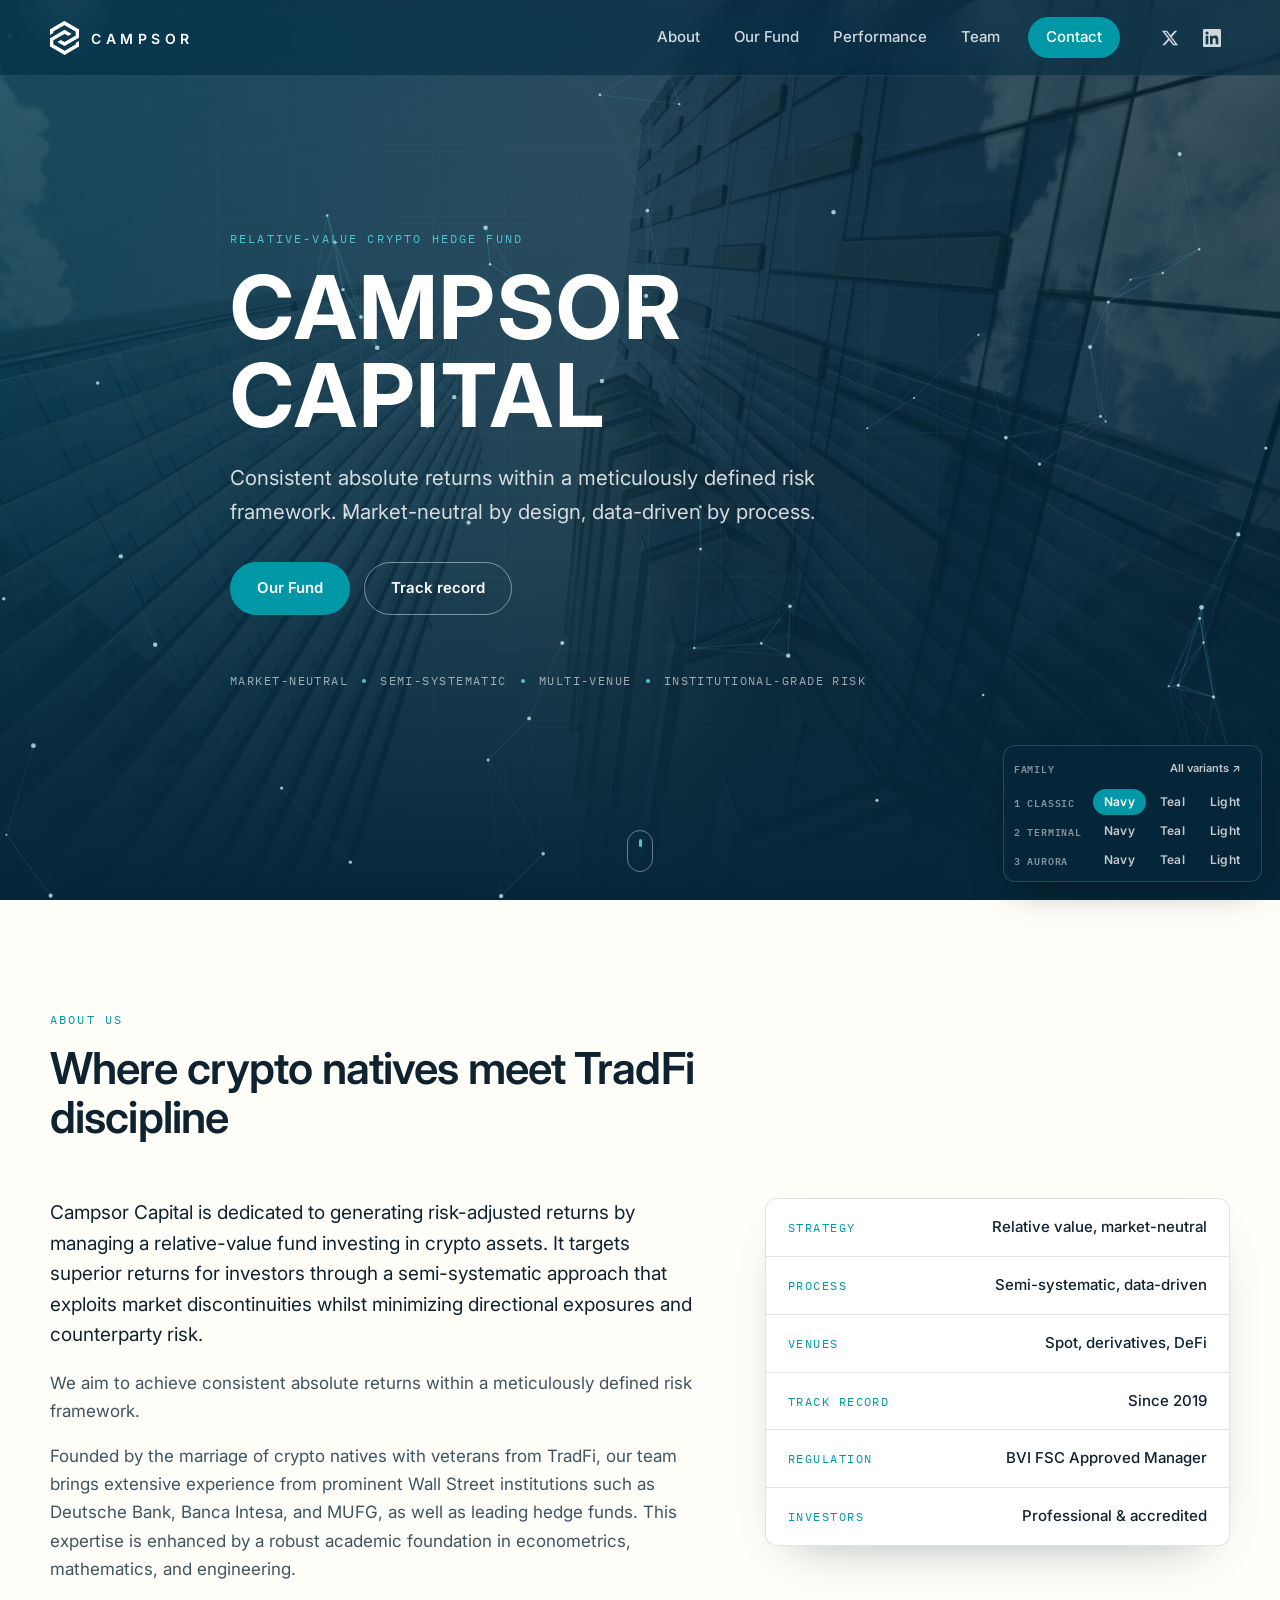
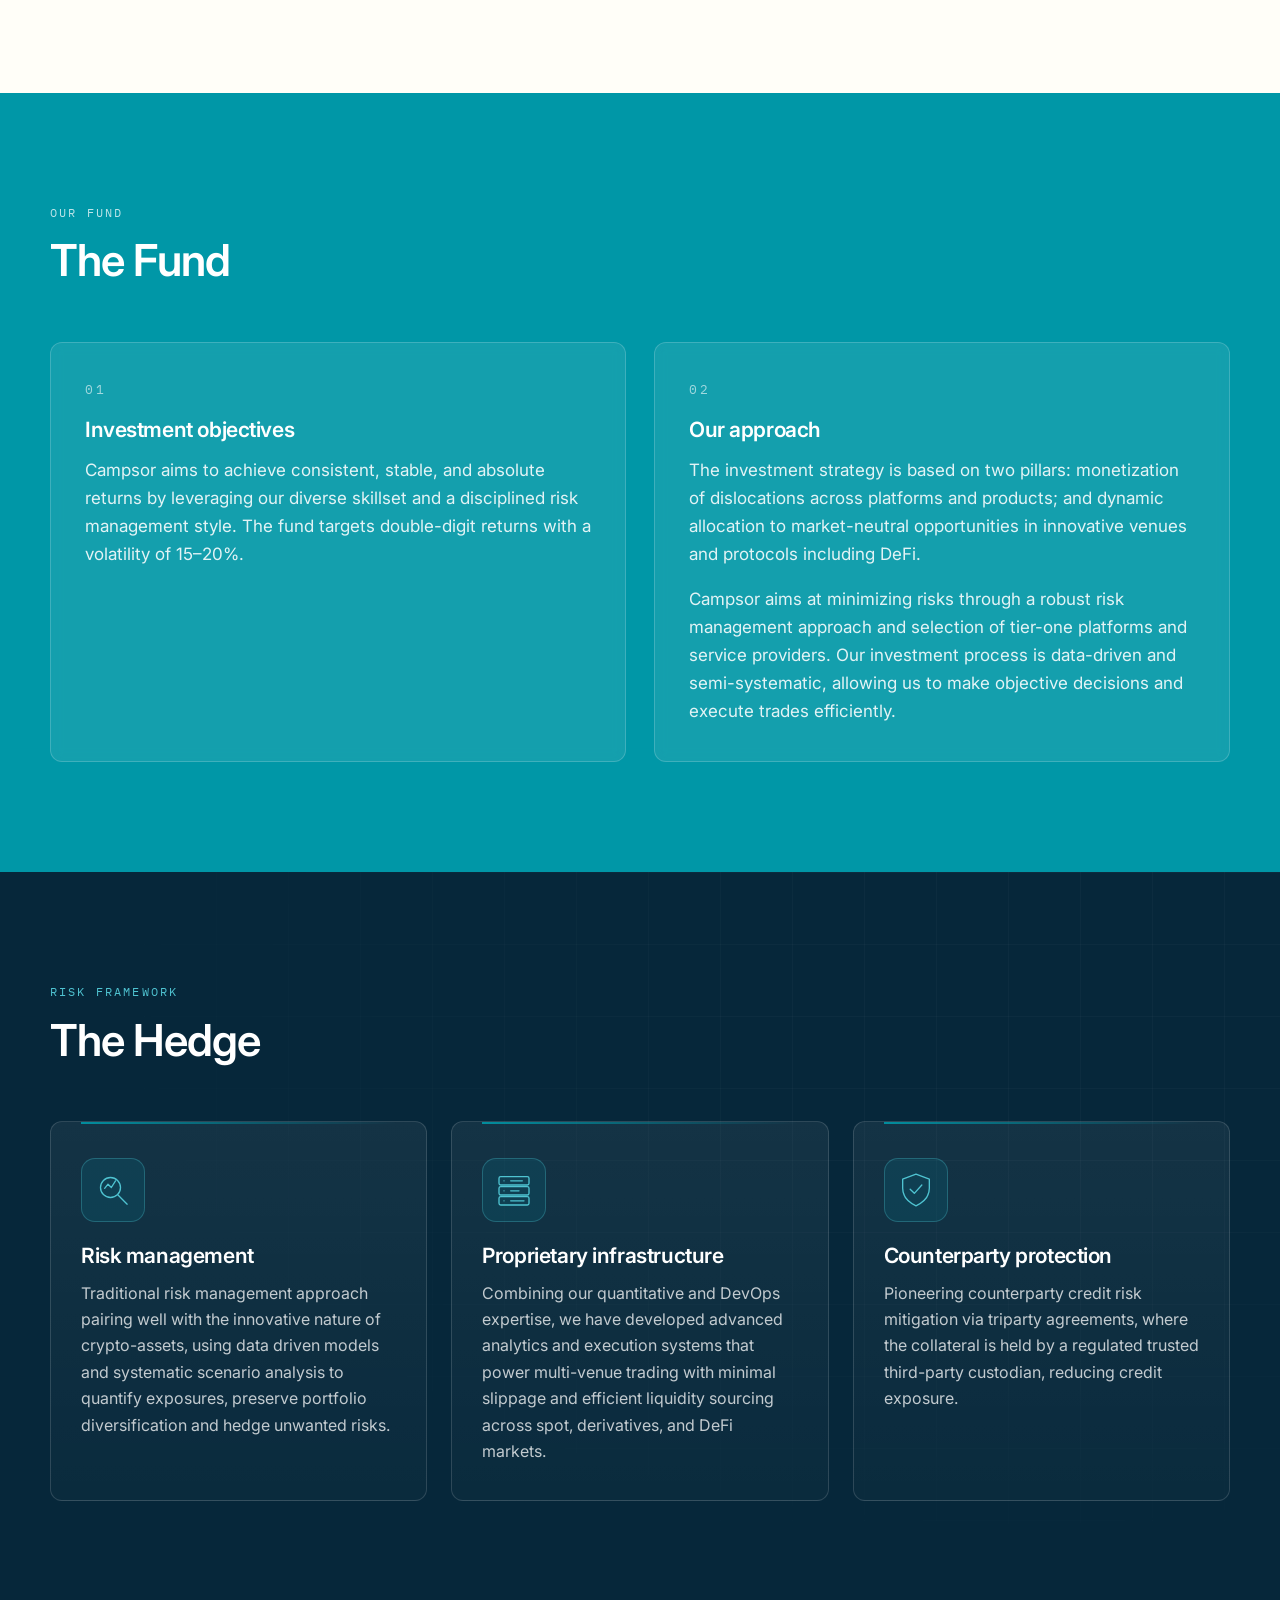
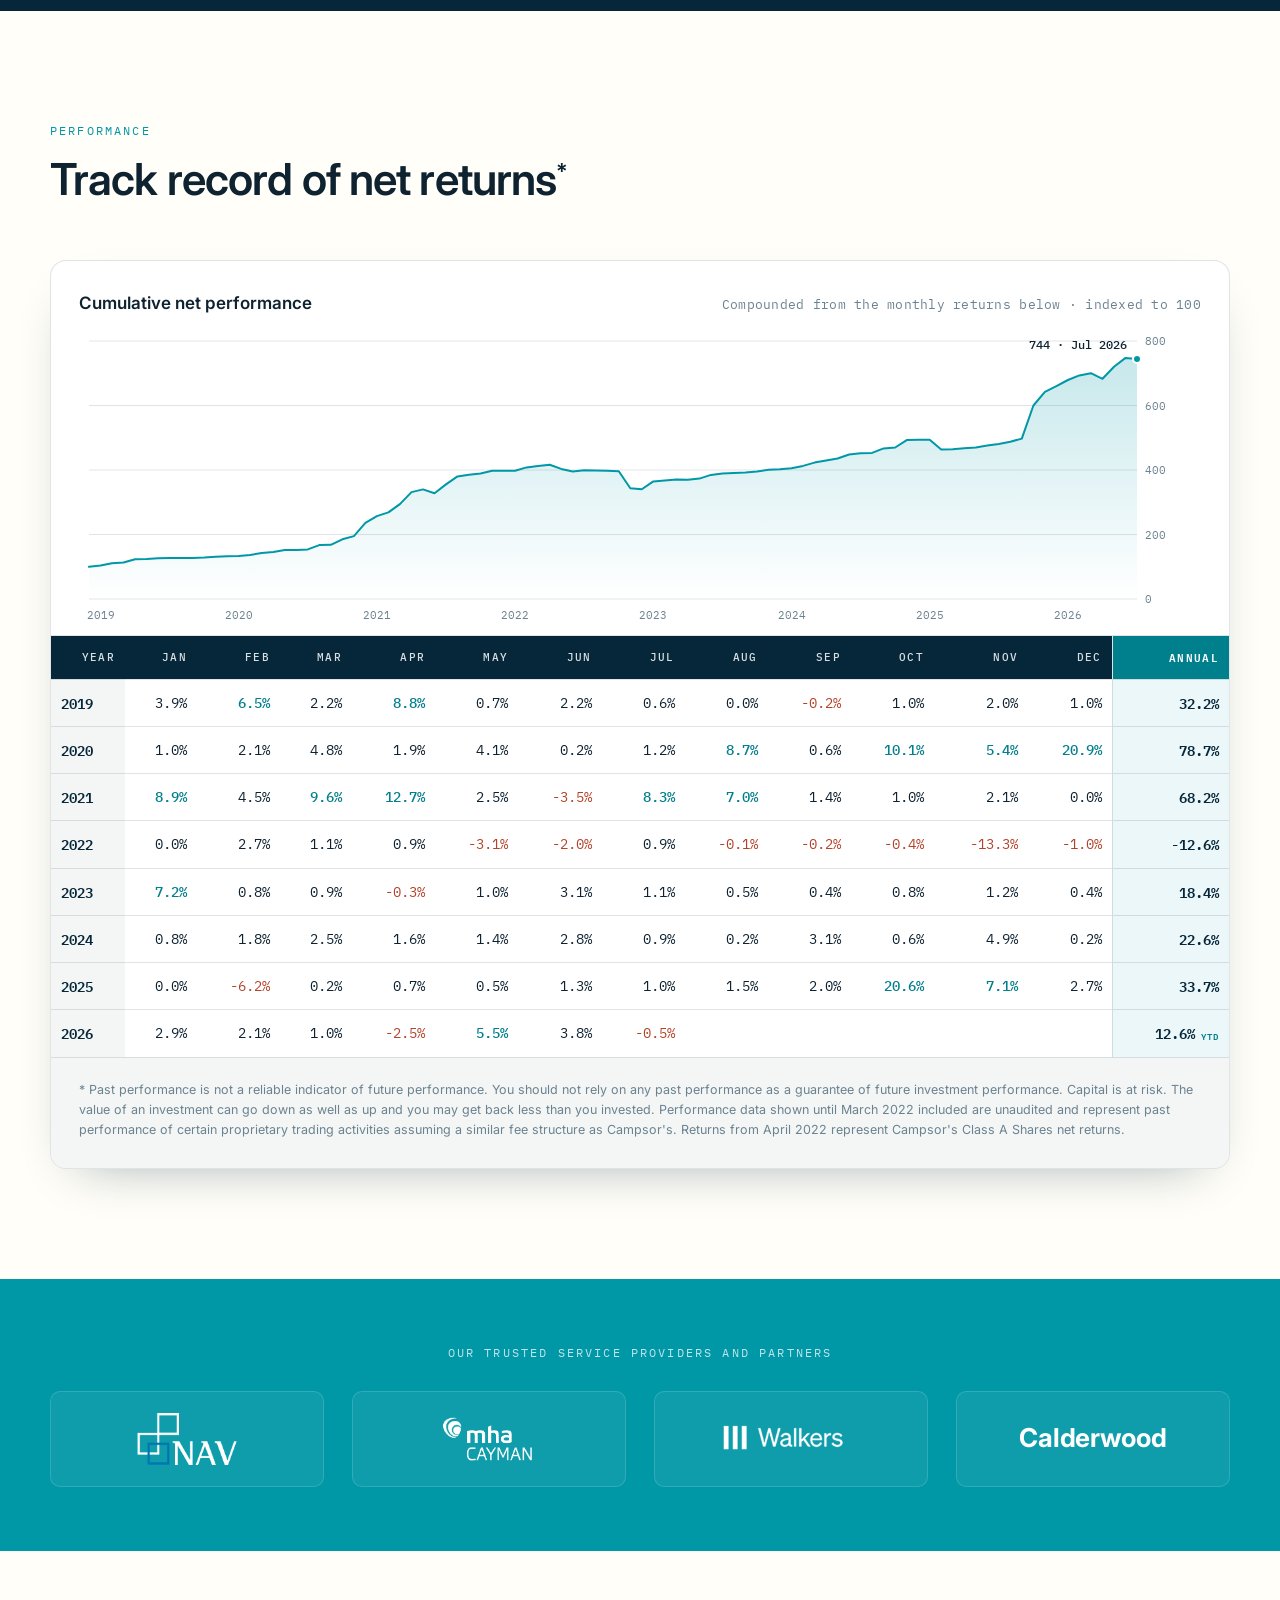
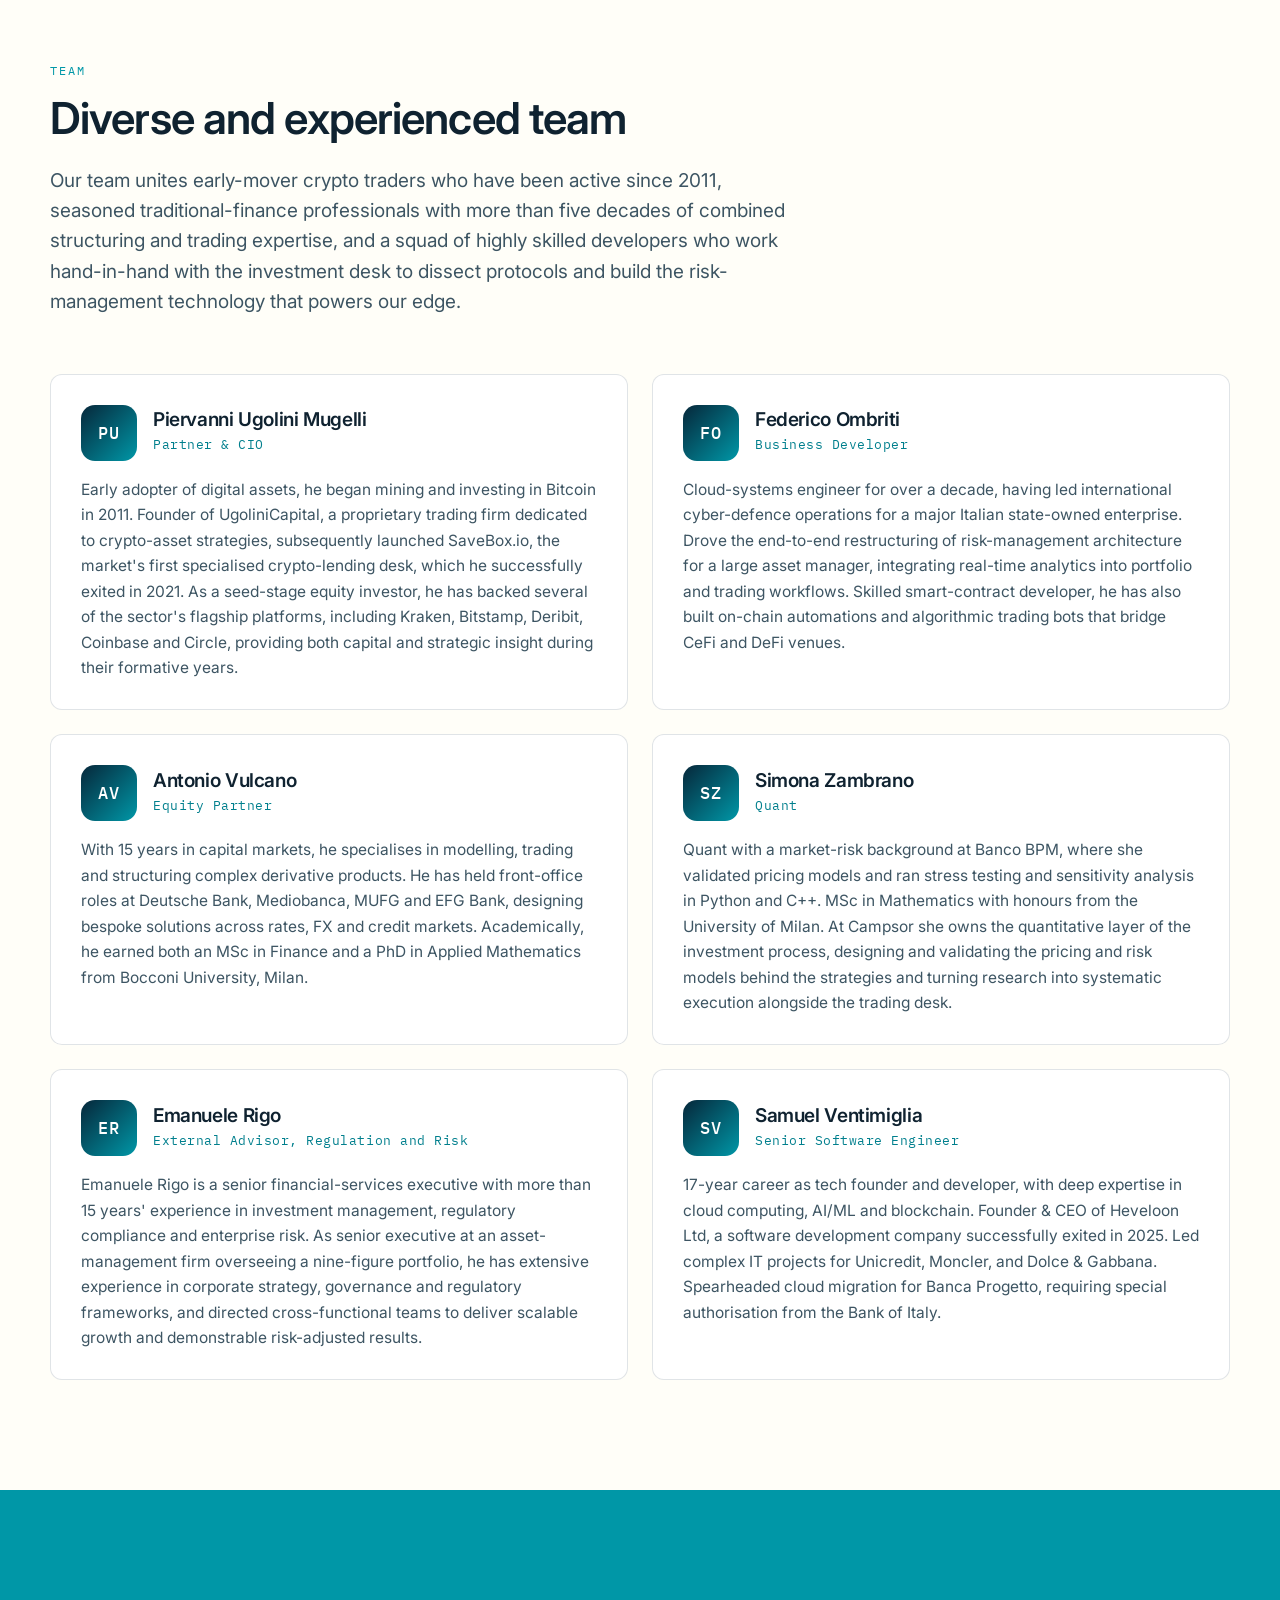
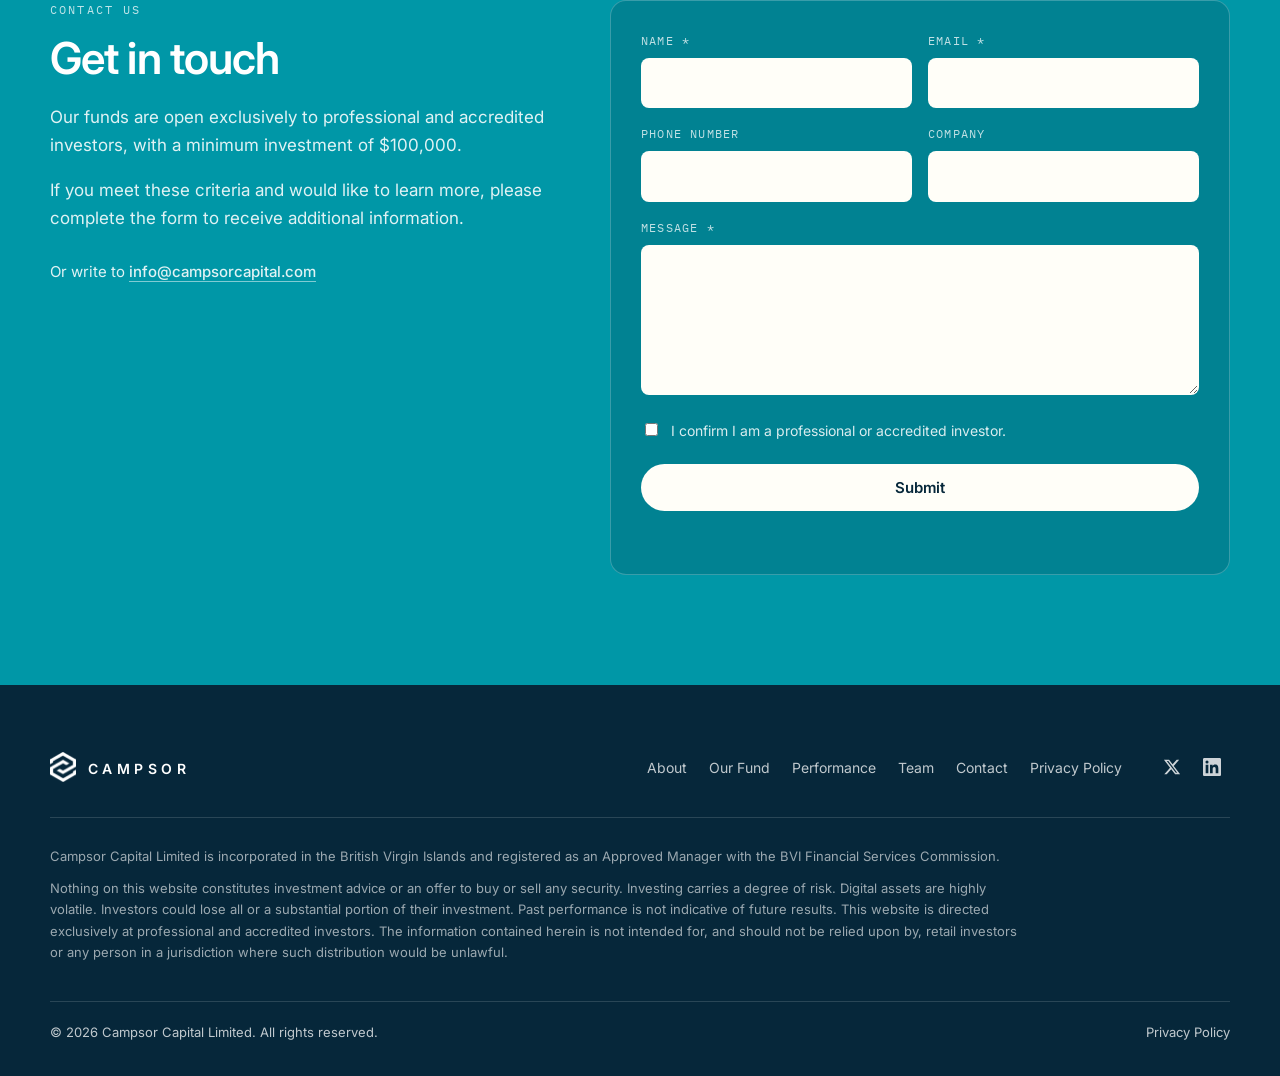
==== index.html @ 07e161b8 "Team: add missing LinkedIn links Co-Authored-By: Claude Fable 5.1 <noreply@anthropic.com>" ====
<!DOCTYPE html>
<html lang="en">
<head>
  <meta charset="utf-8">
  <meta name="viewport" content="width=device-width, initial-scale=1">
  <title>Campsor Capital | Relative-value crypto hedge fund</title>
  <meta name="description" content="Campsor Capital is a relative-value crypto hedge fund targeting consistent absolute returns through a semi-systematic, market-neutral approach with disciplined risk management.">
  <meta property="og:title" content="Campsor Capital">
  <meta property="og:description" content="Relative-value crypto hedge fund. Consistent absolute returns within a meticulously defined risk framework.">
  <meta property="og:image" content="https://www.campsorcapital.com/assets/hero.jpg">
  <meta property="og:type" content="website">
  <meta name="theme-color" content="#06273A">
  <link rel="icon" type="image/png" href="assets/favicon.png">
  <link rel="preconnect" href="https://fonts.googleapis.com">
  <link rel="preconnect" href="https://fonts.gstatic.com" crossorigin>
  <link href="https://fonts.googleapis.com/css2?family=Inter:wght@300;400;500;600;700&family=IBM+Plex+Mono:wght@400;500&display=swap" rel="stylesheet">
  <link rel="stylesheet" href="css/style.css">
  <link rel="stylesheet" href="css/themes.css">
  <link rel="stylesheet" href="css/themes-2.css">
  <script>
    /* Theme variant: ?theme=<family>[-colour], see README, remembered in localStorage. Default: navy */
    (function(){try{var q=new URLSearchParams(location.search).get("theme");var t=q||localStorage.getItem("campsor-theme")||"navy";if(!/^(navy|teal|light|tech|tech-teal|tech-light|aurora|aurora-teal|aurora-light)$/.test(t))t="navy";document.documentElement.setAttribute("data-theme",t);if(q)localStorage.setItem("campsor-theme",t);}catch(e){}})();
  </script>
</head>
<body>

<!-- ============ NAV ============ -->
<header class="nav" id="top">
  <div class="container nav__inner">
    <a href="#top" class="brand" aria-label="Campsor Capital home">
      <img src="assets/mark-white.png" alt="" class="brand__mark">
      <span class="brand__word">CAMPSOR</span>
    </a>
    <nav class="nav__links" id="navLinks">
      <a href="#about">About</a>
      <a href="#fund">Our Fund</a>
      <a href="#performance">Performance</a>
      <a href="#team">Team</a>
      <a href="#contact" class="nav__cta">Contact</a>
    </nav>
    <div class="nav__social">
      <a href="https://x.com/CampsorCapital" target="_blank" rel="noopener" aria-label="X (Twitter)">
        <svg viewBox="0 0 24 24" width="18" height="18"><path fill="currentColor" d="M18.244 2.25h3.308l-7.227 8.26 8.502 11.24H16.17l-5.214-6.817L4.99 21.75H1.68l7.73-8.835L1.254 2.25H8.08l4.713 6.231zm-1.161 17.52h1.833L7.084 4.126H5.117z"/></svg>
      </a>
      <a href="https://www.linkedin.com/company/campsor-capital/" target="_blank" rel="noopener" aria-label="LinkedIn">
        <svg viewBox="0 0 24 24" width="18" height="18"><path fill="currentColor" d="M20.447 20.452h-3.554v-5.569c0-1.328-.027-3.037-1.852-3.037-1.853 0-2.136 1.445-2.136 2.939v5.667H9.351V9h3.414v1.561h.046c.477-.9 1.637-1.85 3.37-1.85 3.601 0 4.267 2.37 4.267 5.455v6.286zM5.337 7.433a2.062 2.062 0 01-2.063-2.065 2.064 2.064 0 112.063 2.065zm1.782 13.019H3.555V9h3.564v11.452zM22.225 0H1.771C.792 0 0 .774 0 1.729v20.542C0 23.227.792 24 1.771 24h20.451C23.2 24 24 23.227 24 22.271V1.729C24 .774 23.2 0 22.222 0z"/></svg>
      </a>
    </div>
    <button class="nav__burger" id="burger" aria-label="Menu" aria-expanded="false">
      <span></span><span></span><span></span>
    </button>
  </div>
</header>

<!-- ============ HERO ============ -->
<section class="hero">
  <div class="hero__bg" aria-hidden="true">
    <img src="assets/hero.jpg" alt="" class="hero__photo">
    <div class="hero__tint"></div>
    <div class="hero__grid"></div>
    <canvas id="heroCanvas" class="hero__canvas"></canvas>
  </div>
  <div class="container hero__content">
    <p class="eyebrow reveal">Relative-value crypto hedge fund</p>
    <h1 class="reveal">CAMPSOR CAPITAL</h1>
    <p class="hero__lead reveal">Consistent absolute returns within a meticulously defined risk framework. Market-neutral by design, data-driven by process.</p>
    <div class="hero__actions reveal">
      <a href="#fund" class="btn btn--primary">Our Fund</a>
      <a href="#performance" class="btn btn--ghost">Track record</a>
    </div>
    <div class="hero__ticks reveal" aria-hidden="true">
      <span>Market-neutral</span><i></i>
      <span>Semi-systematic</span><i></i>
      <span>Multi-venue</span><i></i>
      <span>Institutional-grade risk</span>
    </div>
  </div>
  <a href="#about" class="hero__scroll" aria-label="Scroll to About"><span></span></a>
</section>

<!-- ============ ABOUT ============ -->
<section class="section section--light" id="about">
  <div class="container">
    <div class="section__head reveal">
      <p class="eyebrow">About us</p>
      <h2>Where crypto natives meet TradFi discipline</h2>
    </div>
    <div class="about">
      <div class="about__text reveal">
        <p class="lead">Campsor Capital is dedicated to generating risk-adjusted returns by managing a relative-value fund investing in crypto assets. It targets superior returns for investors through a semi-systematic approach that exploits market discontinuities whilst minimizing directional exposures and counterparty risk.</p>
        <p>We aim to achieve consistent absolute returns within a meticulously defined risk framework.</p>
        <p>Founded by the marriage of crypto natives with veterans from TradFi, our team brings extensive experience from prominent Wall Street institutions such as Deutsche Bank, Banca Intesa, and MUFG, as well as leading hedge funds. This expertise is enhanced by a robust academic foundation in econometrics, mathematics, and engineering.</p>
      </div>
      <ul class="facts reveal">
        <li><span class="facts__k">Strategy</span><span class="facts__v">Relative value, market-neutral</span></li>
        <li><span class="facts__k">Process</span><span class="facts__v">Semi-systematic, data-driven</span></li>
        <li><span class="facts__k">Venues</span><span class="facts__v">Spot, derivatives, DeFi</span></li>
        <li><span class="facts__k">Track record</span><span class="facts__v">Since 2019</span></li>
        <li><span class="facts__k">Regulation</span><span class="facts__v">BVI FSC Approved Manager</span></li>
        <li><span class="facts__k">Investors</span><span class="facts__v">Professional &amp; accredited</span></li>
      </ul>
    </div>
  </div>
</section>

<!-- ============ FUND ============ -->
<section class="section section--teal" id="fund">
  <div class="container">
    <div class="section__head reveal">
      <p class="eyebrow">Our fund</p>
      <h2>The Fund</h2>
    </div>
    <div class="pillars">
      <article class="pillar reveal">
        <div class="pillar__num">01</div>
        <h3>Investment objectives</h3>
        <p>Campsor aims to achieve consistent, stable, and absolute returns by leveraging our diverse skillset and a disciplined risk management style. The fund targets double-digit returns with a volatility of 15–20%.</p>
      </article>
      <article class="pillar reveal">
        <div class="pillar__num">02</div>
        <h3>Our approach</h3>
        <p>The investment strategy is based on two pillars: monetization of dislocations across platforms and products; and dynamic allocation to market-neutral opportunities in innovative venues and protocols including DeFi.</p>
        <p>Campsor aims at minimizing risks through a robust risk management approach and selection of tier-one platforms and service providers. Our investment process is data-driven and semi-systematic, allowing us to make objective decisions and execute trades efficiently.</p>
      </article>
    </div>
  </div>
</section>

<!-- ============ HEDGE ============ -->
<section class="section section--navy" id="hedge">
  <div class="container">
    <div class="section__head reveal">
      <p class="eyebrow">Risk framework</p>
      <h2>The Hedge</h2>
    </div>
    <div class="cards">
      <article class="card reveal">
        <div class="card__icon" aria-hidden="true">
          <svg viewBox="0 0 48 48" width="40" height="40" fill="none" stroke="currentColor" stroke-width="1.6" stroke-linecap="round" stroke-linejoin="round">
            <circle cx="21" cy="21" r="12"/><path d="M30 30l11 11"/><path d="M14 22l4-5 4 4 5-8"/>
          </svg>
        </div>
        <h3>Risk management</h3>
        <p>Traditional risk management approach pairing well with the innovative nature of crypto-assets, using data driven models and systematic scenario analysis to quantify exposures, preserve portfolio diversification and hedge unwanted risks.</p>
      </article>
      <article class="card reveal">
        <div class="card__icon" aria-hidden="true">
          <svg viewBox="0 0 48 48" width="40" height="40" fill="none" stroke="currentColor" stroke-width="1.6" stroke-linecap="round" stroke-linejoin="round">
            <rect x="6" y="8" width="36" height="10" rx="2"/><rect x="6" y="20" width="36" height="10" rx="2"/><rect x="6" y="32" width="36" height="10" rx="2"/>
            <path d="M12 13h.01M12 25h.01M12 37h.01M20 13h14M20 25h10M20 37h16"/>
          </svg>
        </div>
        <h3>Proprietary infrastructure</h3>
        <p>Combining our quantitative and DevOps expertise, we have developed advanced analytics and execution systems that power multi-venue trading with minimal slippage and efficient liquidity sourcing across spot, derivatives, and DeFi markets.</p>
      </article>
      <article class="card reveal">
        <div class="card__icon" aria-hidden="true">
          <svg viewBox="0 0 48 48" width="40" height="40" fill="none" stroke="currentColor" stroke-width="1.6" stroke-linecap="round" stroke-linejoin="round">
            <path d="M24 5l16 6v11c0 9-6.5 16.5-16 21C14.5 38.5 8 31 8 22V11z"/><path d="M17 23l5 5 9-10"/>
          </svg>
        </div>
        <h3>Counterparty protection</h3>
        <p>Pioneering counterparty credit risk mitigation via triparty agreements, where the collateral is held by a regulated trusted third-party custodian, reducing credit exposure.</p>
      </article>
    </div>
  </div>
</section>

<!-- ============ PERFORMANCE ============ -->
<section class="section section--light" id="performance">
  <div class="container">
    <div class="section__head reveal">
      <p class="eyebrow">Performance</p>
      <h2>Track record of net returns<sup>*</sup></h2>
    </div>

    <div class="perf reveal">
      <div class="perf__chart-wrap">
        <div class="perf__chart-head">
          <span class="perf__chart-title">Cumulative net performance</span>
          <span class="perf__chart-sub">Compounded from the monthly returns below · indexed to 100</span>
        </div>
        <div class="chart" id="perfChart" role="img" aria-label="Cumulative net performance line chart, compounded from the monthly returns in the table below"></div>
      </div>

      <div class="table-wrap">
        <table class="perf-table" id="perfTable">
          <thead>
            <tr>
              <th scope="col">Year</th>
              <th scope="col">Jan</th><th scope="col">Feb</th><th scope="col">Mar</th><th scope="col">Apr</th>
              <th scope="col">May</th><th scope="col">Jun</th><th scope="col">Jul</th><th scope="col">Aug</th>
              <th scope="col">Sep</th><th scope="col">Oct</th><th scope="col">Nov</th><th scope="col">Dec</th>
              <th scope="col" class="perf-table__annual">Annual</th>
            </tr>
          </thead>
          <tbody>
            <tr><th scope="row">2019</th><td>3.9%</td><td>6.5%</td><td>2.2%</td><td>8.8%</td><td>0.7%</td><td>2.2%</td><td>0.6%</td><td>0.0%</td><td>-0.2%</td><td>1.0%</td><td>2.0%</td><td>1.0%</td><td class="perf-table__annual">32.2%</td></tr>
            <tr><th scope="row">2020</th><td>1.0%</td><td>2.1%</td><td>4.8%</td><td>1.9%</td><td>4.1%</td><td>0.2%</td><td>1.2%</td><td>8.7%</td><td>0.6%</td><td>10.1%</td><td>5.4%</td><td>20.9%</td><td class="perf-table__annual">78.7%</td></tr>
            <tr><th scope="row">2021</th><td>8.9%</td><td>4.5%</td><td>9.6%</td><td>12.7%</td><td>2.5%</td><td>-3.5%</td><td>8.3%</td><td>7.0%</td><td>1.4%</td><td>1.0%</td><td>2.1%</td><td>0.0%</td><td class="perf-table__annual">68.2%</td></tr>
            <tr><th scope="row">2022</th><td>0.0%</td><td>2.7%</td><td>1.1%</td><td>0.9%</td><td>-3.1%</td><td>-2.0%</td><td>0.9%</td><td>-0.1%</td><td>-0.2%</td><td>-0.4%</td><td>-13.3%</td><td>-1.0%</td><td class="perf-table__annual">-12.6%</td></tr>
            <tr><th scope="row">2023</th><td>7.2%</td><td>0.8%</td><td>0.9%</td><td>-0.3%</td><td>1.0%</td><td>3.1%</td><td>1.1%</td><td>0.5%</td><td>0.4%</td><td>0.8%</td><td>1.2%</td><td>0.4%</td><td class="perf-table__annual">18.4%</td></tr>
            <tr><th scope="row">2024</th><td>0.8%</td><td>1.8%</td><td>2.5%</td><td>1.6%</td><td>1.4%</td><td>2.8%</td><td>0.9%</td><td>0.2%</td><td>3.1%</td><td>0.6%</td><td>4.9%</td><td>0.2%</td><td class="perf-table__annual">22.6%</td></tr>
            <tr><th scope="row">2025</th><td>0.0%</td><td>-6.2%</td><td>0.2%</td><td>0.7%</td><td>0.5%</td><td>1.3%</td><td>1.0%</td><td>1.5%</td><td>2.0%</td><td>20.6%</td><td>7.1%</td><td>2.7%</td><td class="perf-table__annual">33.7%</td></tr>
            <tr><th scope="row">2026</th><td>2.9%</td><td>2.1%</td><td>1.0%</td><td>-2.5%</td><td>5.5%</td><td>3.8%</td><td>-0.5%</td><td></td><td></td><td></td><td></td><td></td><td class="perf-table__annual">12.6%<span class="ytd">YTD</span></td></tr>
          </tbody>
        </table>
      </div>

      <p class="footnote">* Past performance is not a reliable indicator of future performance. You should not rely on any past performance as a guarantee of future investment performance. Capital is at risk. The value of an investment can go down as well as up and you may get back less than you invested. Performance data shown until March 2022 included are unaudited and represent past performance of certain proprietary trading activities assuming a similar fee structure as Campsor's. Returns from April 2022 represent Campsor's Class A Shares net returns.</p>
    </div>
  </div>
</section>

<!-- ============ PARTNERS ============ -->
<section class="section section--teal section--tight" id="partners">
  <div class="container">
    <p class="eyebrow eyebrow--center reveal">Our trusted service providers and partners</p>
    <div class="partners reveal">
      <a href="https://www.navconsulting.net/" target="_blank" rel="noopener" class="partner" aria-label="NAV Fund Administration"><img src="assets/nav.png" alt="NAV"></a>
      <a href="https://www.mha.co.uk/" target="_blank" rel="noopener" class="partner" aria-label="MHA Cayman"><img src="assets/mha.png" alt="MHA Cayman"></a>
      <a href="https://www.walkersglobal.com/" target="_blank" rel="noopener" class="partner" aria-label="Walkers"><img src="assets/walkers.png" alt="Walkers"></a>
      <a href="https://www.calderwood.ky/" target="_blank" rel="noopener" class="partner partner--text" aria-label="Calderwood">Calderwood</a>
    </div>
  </div>
</section>

<!-- ============ TEAM ============ -->
<section class="section section--light" id="team">
  <div class="container">
    <div class="section__head reveal">
      <p class="eyebrow">Team</p>
      <h2>Diverse and experienced team</h2>
      <p class="lead section__lead">Our team unites early-mover crypto traders who have been active since 2011, seasoned traditional-finance professionals with more than five decades of combined structuring and trading expertise, and a squad of highly skilled developers who work hand-in-hand with the investment desk to dissect protocols and build the risk-management technology that powers our edge.</p>
    </div>

    <div class="team">
      <article class="member reveal">
        <div class="member__head">
          <div class="member__avatar" aria-hidden="true"><img src="assets/team/piervanni-ugolini-mugelli.jpg" alt="" loading="lazy" onerror="this.remove()"><span>PU</span></div>
          <div>
            <h3><a href="https://www.linkedin.com/in/piervanni/" target="_blank" rel="noopener">Piervanni Ugolini Mugelli</a></h3>
            <p class="member__role">Partner &amp; CIO</p>
          </div>
        </div>
        <p>Early adopter of digital assets, he began mining and investing in Bitcoin in 2011. Founder of UgoliniCapital, a proprietary trading firm dedicated to crypto-asset strategies, subsequently launched SaveBox.io, the market's first specialised crypto-lending desk, which he successfully exited in 2021. As a seed-stage equity investor, he has backed several of the sector's flagship platforms, including Kraken, Bitstamp, Deribit, Coinbase and Circle, providing both capital and strategic insight during their formative years.</p>
      </article>

      <article class="member reveal">
        <div class="member__head">
          <div class="member__avatar" aria-hidden="true"><img src="assets/team/federico-ombriti.jpg" alt="" loading="lazy" onerror="this.remove()"><span>FO</span></div>
          <div>
            <h3><a href="https://www.linkedin.com/in/federico-ombriti/" target="_blank" rel="noopener">Federico Ombriti</a></h3>
            <p class="member__role">Business Developer</p>
          </div>
        </div>
        <p>Cloud-systems engineer for over a decade, having led international cyber-defence operations for a major Italian state-owned enterprise. Drove the end-to-end restructuring of risk-management architecture for a large asset manager, integrating real-time analytics into portfolio and trading workflows. Skilled smart-contract developer, he has also built on-chain automations and algorithmic trading bots that bridge CeFi and DeFi venues.</p>
      </article>

      <article class="member reveal">
        <div class="member__head">
          <div class="member__avatar" aria-hidden="true"><img src="assets/team/antonio-vulcano.jpg" alt="" loading="lazy" onerror="this.remove()"><span>AV</span></div>
          <div>
            <h3><a href="https://www.linkedin.com/in/antonio-vulcano-b0375916/" target="_blank" rel="noopener">Antonio Vulcano</a></h3>
            <p class="member__role">Equity Partner</p>
          </div>
        </div>
        <p>With 15 years in capital markets, he specialises in modelling, trading and structuring complex derivative products. He has held front-office roles at Deutsche Bank, Mediobanca, MUFG and EFG Bank, designing bespoke solutions across rates, FX and credit markets. Academically, he earned both an MSc in Finance and a PhD in Applied Mathematics from Bocconi University, Milan.</p>
      </article>

      <article class="member reveal">
        <div class="member__head">
          <div class="member__avatar" aria-hidden="true"><img src="assets/team/simona-zambrano.jpg" alt="" loading="lazy" onerror="this.remove()"><span>SZ</span></div>
          <div>
            <h3><a href="https://www.linkedin.com/in/simona-zambrano-a9a673215/" target="_blank" rel="noopener">Simona Zambrano</a></h3>
            <p class="member__role">Quant</p>
          </div>
        </div>
        <p>Quant with a market-risk background at Banco BPM, where she validated pricing models and ran stress testing and sensitivity analysis in Python and C++. MSc in Mathematics with honours from the University of Milan. At Campsor she owns the quantitative layer of the investment process, designing and validating the pricing and risk models behind the strategies and turning research into systematic execution alongside the trading desk.</p>
      </article>


      <article class="member reveal">
        <div class="member__head">
          <div class="member__avatar" aria-hidden="true"><img src="assets/team/emanuele-rigo.jpg" alt="" loading="lazy" onerror="this.remove()"><span>ER</span></div>
          <div>
            <h3><a href="https://www.linkedin.com/in/emanuele-rigo/" target="_blank" rel="noopener">Emanuele Rigo</a></h3>
            <p class="member__role">External Advisor, Regulation and Risk</p>
          </div>
        </div>
        <p>Emanuele Rigo is a senior financial-services executive with more than 15 years' experience in investment management, regulatory compliance and enterprise risk. As senior executive at an asset-management firm overseeing a nine-figure portfolio, he has extensive experience in corporate strategy, governance and regulatory frameworks, and directed cross-functional teams to deliver scalable growth and demonstrable risk-adjusted results.</p>
      </article>


      <article class="member reveal">
        <div class="member__head">
          <div class="member__avatar" aria-hidden="true"><img src="assets/team/samuel-ventimiglia.jpg" alt="" loading="lazy" onerror="this.remove()"><span>SV</span></div>
          <div>
            <h3><a href="https://www.linkedin.com/in/ventimigliasamuel" target="_blank" rel="noopener">Samuel Ventimiglia</a></h3>
            <p class="member__role">Senior Software Engineer</p>
          </div>
        </div>
        <p>17-year career as tech founder and developer, with deep expertise in cloud computing, AI/ML and blockchain. Founder &amp; CEO of Heveloon Ltd, a software development company successfully exited in 2025. Led complex IT projects for Unicredit, Moncler, and Dolce &amp; Gabbana. Spearheaded cloud migration for Banca Progetto, requiring special authorisation from the Bank of Italy.</p>
      </article>
    </div>
  </div>
</section>

<!-- ============ CONTACT ============ -->
<section class="section section--teal" id="contact">
  <div class="container contact">
    <div class="contact__text reveal">
      <p class="eyebrow">Contact us</p>
      <h2>Get in touch</h2>
      <p>Our funds are open exclusively to professional and accredited investors, with a minimum investment of $100,000.</p>
      <p>If you meet these criteria and would like to learn more, please complete the form to receive additional information.</p>
      <p class="contact__mail">Or write to <a href="mailto:info@campsorcapital.com">info@campsorcapital.com</a></p>
    </div>

    <!--
      GitHub Pages is static: the form needs a form backend.
      1) Create a free form at https://formspree.io, copy your form ID
      2) Replace YOUR_FORM_ID below. Until then, the form falls back to opening the user's mail client.
    -->
    <form class="form reveal" id="contactForm" action="https://formspree.io/f/YOUR_FORM_ID" method="POST" novalidate>
      <div class="form__row">
        <label class="field">
          <span>Name *</span>
          <input type="text" name="name" required autocomplete="name">
        </label>
        <label class="field">
          <span>Email *</span>
          <input type="email" name="email" required autocomplete="email">
        </label>
      </div>
      <div class="form__row">
        <label class="field">
          <span>Phone number</span>
          <input type="tel" name="phone" autocomplete="tel">
        </label>
        <label class="field">
          <span>Company</span>
          <input type="text" name="company" autocomplete="organization">
        </label>
      </div>
      <label class="field">
        <span>Message *</span>
        <textarea name="message" rows="5" required></textarea>
      </label>
      <input type="text" name="_gotcha" class="hp" tabindex="-1" autocomplete="off">
      <label class="check">
        <input type="checkbox" name="professional" required>
        <span>I confirm I am a professional or accredited investor.</span>
      </label>
      <button type="submit" class="btn btn--light">Submit</button>
      <p class="form__status" id="formStatus" role="status"></p>
    </form>
  </div>
</section>

<!-- ============ FOOTER ============ -->
<footer class="footer" id="disclaimer">
  <div class="container">
    <div class="footer__top">
      <a href="#top" class="brand brand--footer" aria-label="Back to top">
        <img src="assets/mark-white.png" alt="" class="brand__mark">
        <span class="brand__word">CAMPSOR</span>
      </a>
      <nav class="footer__links">
        <a href="#about">About</a>
        <a href="#fund">Our Fund</a>
        <a href="#performance">Performance</a>
        <a href="#team">Team</a>
        <a href="#contact">Contact</a>
        <a href="privacy.html">Privacy Policy</a>
      </nav>
      <div class="footer__social">
        <a href="https://x.com/CampsorCapital" target="_blank" rel="noopener" aria-label="X (Twitter)">
          <svg viewBox="0 0 24 24" width="18" height="18"><path fill="currentColor" d="M18.244 2.25h3.308l-7.227 8.26 8.502 11.24H16.17l-5.214-6.817L4.99 21.75H1.68l7.73-8.835L1.254 2.25H8.08l4.713 6.231zm-1.161 17.52h1.833L7.084 4.126H5.117z"/></svg>
        </a>
        <a href="https://www.linkedin.com/company/campsor-capital/" target="_blank" rel="noopener" aria-label="LinkedIn">
          <svg viewBox="0 0 24 24" width="18" height="18"><path fill="currentColor" d="M20.447 20.452h-3.554v-5.569c0-1.328-.027-3.037-1.852-3.037-1.853 0-2.136 1.445-2.136 2.939v5.667H9.351V9h3.414v1.561h.046c.477-.9 1.637-1.85 3.37-1.85 3.601 0 4.267 2.37 4.267 5.455v6.286zM5.337 7.433a2.062 2.062 0 01-2.063-2.065 2.064 2.064 0 112.063 2.065zm1.782 13.019H3.555V9h3.564v11.452zM22.225 0H1.771C.792 0 0 .774 0 1.729v20.542C0 23.227.792 24 1.771 24h20.451C23.2 24 24 23.227 24 22.271V1.729C24 .774 23.2 0 22.222 0z"/></svg>
        </a>
      </div>
    </div>
    <div class="footer__legal">
      <p>Campsor Capital Limited is incorporated in the British Virgin Islands and registered as an Approved Manager with the BVI Financial Services Commission.</p>
      <p>Nothing on this website constitutes investment advice or an offer to buy or sell any security. Investing carries a degree of risk. Digital assets are highly volatile. Investors could lose all or a substantial portion of their investment. Past performance is not indicative of future results. This website is directed exclusively at professional and accredited investors. The information contained herein is not intended for, and should not be relied upon by, retail investors or any person in a jurisdiction where such distribution would be unlawful.</p>
    </div>
    <div class="footer__bottom">
      <span>© <span id="year"></span> Campsor Capital Limited. All rights reserved.</span>
      <a href="privacy.html">Privacy Policy</a>
    </div>
  </div>
</footer>

<!-- Theme switcher: preview only, remove once a variant is chosen -->
<div class="theme-switch" role="group" aria-label="Design variant">
  <div class="theme-switch__head"><span class="theme-switch__fam">Family</span><a href="variants.html" class="theme-switch__all">All variants &#8599;</a></div>
  <div class="theme-switch__row"><span class="theme-switch__fam">1 Classic</span>
    <button type="button" data-theme-set="navy">Navy</button><button type="button" data-theme-set="teal">Teal</button><button type="button" data-theme-set="light">Light</button></div>
  <div class="theme-switch__row"><span class="theme-switch__fam">2 Terminal</span>
    <button type="button" data-theme-set="tech">Navy</button><button type="button" data-theme-set="tech-teal">Teal</button><button type="button" data-theme-set="tech-light">Light</button></div>
  <div class="theme-switch__row"><span class="theme-switch__fam">3 Aurora</span>
    <button type="button" data-theme-set="aurora">Navy</button><button type="button" data-theme-set="aurora-teal">Teal</button><button type="button" data-theme-set="aurora-light">Light</button></div>
</div>

<script src="js/main.js" defer></script>
</body>
</html>
---- css/style.css ----
/* ==========================================================================
   Campsor Capital — design tokens
   ========================================================================== */
:root {
  --teal: #0097A7;
  --teal-600: #007F8D;
  --teal-300: #4FC3D1;
  --teal-100: #CFEDF1;
  --navy: #06273A;
  --navy-800: #0B3448;
  --navy-700: #123F55;
  --ink: #0F2230;
  --ink-2: #3D5563;
  --ink-3: #6B8290;
  --paper: #FFFEF8;
  --paper-2: #F4F6F5;
  --line: rgba(6, 39, 58, 0.12);
  --line-on-dark: rgba(255, 255, 255, 0.14);
  --white: #FFFFFF;

  --font-sans: "Inter", "Roboto", system-ui, -apple-system, "Segoe UI", sans-serif;
  --font-mono: "IBM Plex Mono", "SFMono-Regular", Menlo, Consolas, monospace;

  --container: 1180px;
  --radius: 12px;
  --shadow: 0 20px 50px -30px rgba(6, 39, 58, 0.45);
  --ease: cubic-bezier(.2, .7, .2, 1);
}

*, *::before, *::after { box-sizing: border-box; }
html { scroll-behavior: smooth; -webkit-text-size-adjust: 100%; }
body {
  margin: 0;
  font-family: var(--font-sans);
  font-size: 17px;
  line-height: 1.65;
  color: var(--ink);
  background: var(--paper);
  -webkit-font-smoothing: antialiased;
}
img { max-width: 100%; display: block; }
a { color: inherit; text-decoration: none; }
h1, h2, h3 { margin: 0; line-height: 1.12; letter-spacing: -0.02em; font-weight: 600; }
h2 { font-size: clamp(30px, 3.6vw, 44px); }
h3 { font-size: 21px; }
p { margin: 0 0 1em; }
p:last-child { margin-bottom: 0; }
sup { font-size: .5em; vertical-align: super; }

.container { width: min(var(--container), calc(100% - 48px)); margin: 0 auto; }

.eyebrow {
  font-family: var(--font-mono);
  font-size: 12px;
  letter-spacing: .18em;
  text-transform: uppercase;
  color: var(--teal);
  margin: 0 0 14px;
}
.eyebrow--center { text-align: center; }
.section--teal .eyebrow, .section--navy .eyebrow { color: var(--teal-300); }
.section--teal .eyebrow { color: rgba(255,255,255,.75); }
.lead { font-size: 19px; line-height: 1.6; }

/* ==========================================================================
   Nav
   ========================================================================== */
.nav {
  position: fixed; inset: 0 0 auto 0; z-index: 50;
  height: 76px;
  background: rgba(6, 39, 58, 0.55);
  backdrop-filter: blur(14px) saturate(140%);
  -webkit-backdrop-filter: blur(14px) saturate(140%);
  border-bottom: 1px solid rgba(255,255,255,.08);
  transition: background .3s var(--ease), height .3s var(--ease);
}
.nav.is-scrolled { background: rgba(6, 39, 58, 0.92); height: 66px; }
.nav__inner { display: flex; align-items: center; height: 100%; gap: 32px; }
.brand { display: flex; align-items: center; gap: 12px; color: var(--white); }
.brand__mark { height: 34px; width: auto; }
.brand__word { font-weight: 600; letter-spacing: .32em; font-size: 14px; padding-top: 2px; }
.nav__links { display: flex; gap: 6px; margin-left: auto; }
.nav__links a {
  color: rgba(255,255,255,.82); font-weight: 500; font-size: 15px;
  padding: 8px 14px; border-radius: 8px; position: relative;
  transition: color .2s;
}
.nav__links a::after {
  content: ""; position: absolute; left: 14px; right: 14px; bottom: 4px; height: 1px;
  background: var(--teal-300); transform: scaleX(0); transform-origin: left;
  transition: transform .3s var(--ease);
}
.nav__links a:hover, .nav__links a.is-active { color: var(--white); }
.nav__links a:hover::after, .nav__links a.is-active::after { transform: scaleX(1); }
.nav__links a.nav__cta {
  margin-left: 8px; color: var(--white); background: var(--teal);
  border-radius: 999px; padding: 8px 18px;
}
.nav__links a.nav__cta::after { display: none; }
.nav__links a.nav__cta:hover { background: var(--teal-600); }
.nav__social { display: flex; gap: 6px; }
.nav__social a, .footer__social a {
  width: 36px; height: 36px; display: grid; place-items: center; border-radius: 50%;
  color: rgba(255,255,255,.8); transition: background .2s, color .2s;
}
.nav__social a:hover, .footer__social a:hover { background: rgba(255,255,255,.12); color: var(--white); }
.nav__burger { display: none; background: none; border: 0; width: 40px; height: 40px; padding: 8px; cursor: pointer; margin-left: auto; }
.nav__burger span { display: block; height: 2px; background: #fff; margin: 5px 0; transition: transform .3s, opacity .3s; }

/* ==========================================================================
   Hero
   ========================================================================== */
.hero {
  position: relative; min-height: min(100vh, 920px); min-height: min(100svh, 920px);
  display: flex; align-items: center; color: var(--white); overflow: hidden;
  background: var(--navy);
}
.hero__bg { position: absolute; inset: 0; }
.hero__photo { width: 100%; height: 100%; object-fit: cover; opacity: .55; filter: saturate(.6) contrast(1.05); transform: scale(1.04); }
.hero__tint {
  position: absolute; inset: 0;
  background:
    linear-gradient(180deg, rgba(6,39,58,.55) 0%, rgba(6,39,58,.75) 60%, rgba(6,39,58,1) 100%),
    linear-gradient(90deg, rgba(0,151,167,.35), rgba(6,39,58,.1) 60%);
}
.hero__grid {
  position: absolute; inset: 0; opacity: .35;
  background-image:
    linear-gradient(rgba(255,255,255,.07) 1px, transparent 1px),
    linear-gradient(90deg, rgba(255,255,255,.07) 1px, transparent 1px);
  background-size: 72px 72px;
  mask-image: radial-gradient(ellipse at 50% 40%, #000 30%, transparent 75%);
  -webkit-mask-image: radial-gradient(ellipse at 50% 40%, #000 30%, transparent 75%);
}
.hero__canvas { position: absolute; inset: 0; width: 100%; height: 100%; opacity: .9; }
.hero__content { position: relative; padding: 140px 0 120px; max-width: 820px; }
.hero .eyebrow { color: var(--teal-300); }
.hero h1 {
  font-size: clamp(44px, 7.2vw, 88px); font-weight: 700; letter-spacing: .02em;
  line-height: 1; margin-bottom: 22px;
}
.hero__lead { font-size: clamp(17px, 1.6vw, 21px); color: rgba(255,255,255,.82); max-width: 620px; margin-bottom: 34px; }
.hero__actions { display: flex; gap: 14px; flex-wrap: wrap; margin-bottom: 56px; }
.hero__ticks {
  display: flex; align-items: center; gap: 14px; flex-wrap: wrap;
  font-family: var(--font-mono); font-size: 12px; letter-spacing: .12em; text-transform: uppercase;
  color: rgba(255,255,255,.6);
}
.hero__ticks i { width: 4px; height: 4px; border-radius: 50%; background: var(--teal-300); }
.hero__scroll {
  position: absolute; left: 50%; bottom: 28px; transform: translateX(-50%);
  width: 26px; height: 42px; border: 1.5px solid rgba(255,255,255,.4); border-radius: 14px;
}
.hero__scroll span {
  position: absolute; left: 50%; top: 8px; width: 3px; height: 8px; margin-left: -1.5px;
  border-radius: 2px; background: var(--teal-300); animation: scrollDot 1.8s infinite var(--ease);
}
@keyframes scrollDot { 0% { transform: translateY(0); opacity: 1 } 70% { transform: translateY(16px); opacity: 0 } 100% { opacity: 0 } }

/* Buttons */
.btn {
  display: inline-flex; align-items: center; justify-content: center; gap: 8px;
  padding: 13px 26px; border-radius: 999px; font-weight: 600; font-size: 15px;
  border: 1.5px solid transparent; cursor: pointer; transition: transform .2s var(--ease), background .2s, border-color .2s, color .2s;
  font-family: inherit;
}
.btn:hover { transform: translateY(-1px); }
.btn--primary { background: var(--teal); color: #fff; }
.btn--primary:hover { background: var(--teal-600); }
.btn--ghost { border-color: rgba(255,255,255,.45); color: #fff; }
.btn--ghost:hover { border-color: #fff; background: rgba(255,255,255,.08); }
.btn--light { background: var(--paper); color: var(--navy); }
.btn--light:hover { background: #fff; }

/* ==========================================================================
   Sections
   ========================================================================== */
.section { padding: 110px 0; position: relative; }
.section--tight { padding: 64px 0; }
.section--light { background: var(--paper); color: var(--ink); }
.section--teal { background: var(--teal); color: #fff; }
.section--navy { background: var(--navy); color: #fff; }
.section--navy::before {
  content: ""; position: absolute; inset: 0; pointer-events: none; opacity: .5;
  background-image:
    linear-gradient(rgba(255,255,255,.05) 1px, transparent 1px),
    linear-gradient(90deg, rgba(255,255,255,.05) 1px, transparent 1px);
  background-size: 72px 72px;
  mask-image: radial-gradient(ellipse at 80% 20%, #000 20%, transparent 70%);
  -webkit-mask-image: radial-gradient(ellipse at 80% 20%, #000 20%, transparent 70%);
}
.section__head { max-width: 760px; margin-bottom: 56px; }
.section__lead { margin-top: 22px; color: var(--ink-2); }
.section--teal .section__lead, .section--navy .section__lead { color: rgba(255,255,255,.8); }

/* About */
.about { display: grid; grid-template-columns: 1.4fr 1fr; gap: 64px; align-items: start; }
.about__text p { color: var(--ink-2); }
.about__text .lead { color: var(--ink); }
.facts {
  list-style: none; margin: 0; padding: 0;
  border: 1px solid var(--line); border-radius: var(--radius); background: #fff; box-shadow: var(--shadow);
  overflow: hidden;
}
.facts li {
  display: flex; justify-content: space-between; gap: 16px; padding: 16px 22px;
  border-top: 1px solid var(--line); font-size: 15px;
}
.facts li:first-child { border-top: 0; }
.facts__k { font-family: var(--font-mono); font-size: 12px; letter-spacing: .12em; text-transform: uppercase; color: var(--teal); padding-top: 3px; white-space: nowrap; }
.facts__v { text-align: right; font-weight: 500; color: var(--ink); }

/* Fund pillars */
.pillars { display: grid; grid-template-columns: 1fr 1fr; gap: 28px; }
.pillar {
  background: rgba(255,255,255,.08); border: 1px solid rgba(255,255,255,.18);
  border-radius: var(--radius); padding: 36px 34px;
  backdrop-filter: blur(6px);
  transition: transform .3s var(--ease), background .3s;
}
.pillar:hover { transform: translateY(-4px); background: rgba(255,255,255,.12); }
.pillar__num { font-family: var(--font-mono); color: rgba(255,255,255,.6); font-size: 13px; letter-spacing: .2em; margin-bottom: 18px; }
.pillar h3 { margin-bottom: 14px; color: #fff; }
.pillar p { color: rgba(255,255,255,.88); }

/* Hedge cards */
.cards { display: grid; grid-template-columns: repeat(3, 1fr); gap: 24px; }
.card {
  position: relative; padding: 36px 30px; border-radius: var(--radius);
  background: linear-gradient(180deg, rgba(255,255,255,.06), rgba(255,255,255,.02));
  border: 1px solid var(--line-on-dark);
  transition: transform .3s var(--ease), border-color .3s;
}
.card::before {
  content: ""; position: absolute; left: 30px; right: 30px; top: 0; height: 2px;
  background: linear-gradient(90deg, var(--teal), transparent); opacity: .9;
}
.card:hover { transform: translateY(-4px); border-color: rgba(79,195,209,.5); }
.card__icon {
  width: 64px; height: 64px; border-radius: 14px; display: grid; place-items: center;
  color: var(--teal-300); background: rgba(0,151,167,.14); border: 1px solid rgba(79,195,209,.3);
  margin-bottom: 22px;
}
.card h3 { margin-bottom: 12px; color: #fff; }
.card p { color: rgba(255,255,255,.75); font-size: 16px; }

/* Performance */
.perf { background: #fff; border: 1px solid var(--line); border-radius: 16px; box-shadow: var(--shadow); overflow: hidden; }
.perf__chart-wrap { padding: 28px 28px 8px; }
.perf__chart-head { display: flex; justify-content: space-between; align-items: baseline; gap: 16px; flex-wrap: wrap; margin-bottom: 10px; }
.perf__chart-title { font-weight: 600; color: var(--ink); }
.perf__chart-sub { font-size: 13px; color: var(--ink-3); font-family: var(--font-mono); letter-spacing: .02em; }
.chart { position: relative; height: 300px; width: 100%; }
.chart svg { width: 100%; height: 100%; display: block; overflow: visible; }
.chart .grid line { stroke: var(--line); stroke-width: 1; }
.chart .axis text { fill: var(--ink-3); font-family: var(--font-mono); font-size: 11px; }
.chart .series { fill: none; stroke: var(--teal); stroke-width: 2; stroke-linejoin: round; stroke-linecap: round; }
.chart .area { fill: url(#perfGrad); }
.chart .crosshair { stroke: var(--navy); stroke-width: 1; stroke-dasharray: 3 3; opacity: 0; }
.chart .dot { fill: var(--teal); stroke: #fff; stroke-width: 2; r: 5; opacity: 0; }
.chart .endlabel { font-family: var(--font-mono); font-size: 12px; font-weight: 500; fill: var(--ink); }
.chart .enddot { fill: var(--teal); stroke: #fff; stroke-width: 2; }
.chart .yeartick { fill: var(--ink-3); font-family: var(--font-mono); font-size: 11px; }
.chart__tip {
  position: absolute; pointer-events: none; opacity: 0; transform: translate(-50%, -100%);
  background: var(--navy); color: #fff; padding: 8px 12px; border-radius: 8px;
  font-size: 13px; line-height: 1.4; white-space: nowrap; box-shadow: 0 10px 30px -10px rgba(6,39,58,.6);
  transition: opacity .12s;
}
.chart__tip b { font-family: var(--font-mono); font-weight: 500; }
.chart__tip small { color: rgba(255,255,255,.65); display: block; font-size: 11px; }

.table-wrap { overflow-x: auto; border-top: 1px solid var(--line); -webkit-overflow-scrolling: touch; }
.perf-table { width: 100%; border-collapse: collapse; font-family: var(--font-mono); font-size: 13.5px; min-width: 860px; }
.perf-table th, .perf-table td { padding: 12px 10px; text-align: right; white-space: nowrap; }
.perf-table thead th {
  background: var(--navy); color: rgba(255,255,255,.85); font-weight: 500; font-size: 11px; letter-spacing: .12em; text-transform: uppercase;
  position: sticky; top: 0;
}
.perf-table tbody th { text-align: left; font-weight: 600; color: var(--navy); background: var(--paper-2); }
.perf-table tbody tr { border-top: 1px solid var(--line); }
.perf-table tbody tr:hover td { background: rgba(0,151,167,.06); }
.perf-table td.neg { color: #B4432A; }
.perf-table td.pos-strong { color: var(--teal-600); font-weight: 500; }
.perf-table .perf-table__annual { font-weight: 600; color: var(--navy); background: rgba(0,151,167,.08); border-left: 1px solid var(--line); }
.perf-table thead .perf-table__annual { color: #fff; background: var(--teal-600); }
.footnote { padding: 22px 28px 28px; font-size: 12.5px; line-height: 1.6; color: var(--ink-3); border-top: 1px solid var(--line); background: var(--paper-2); }

/* Partners */
.partners { display: grid; grid-template-columns: repeat(4, 1fr); gap: 28px; align-items: center; margin-top: 28px; }
.partner {
  display: grid; place-items: center; height: 96px; padding: 18px 26px; border-radius: 10px;
  background: rgba(255,255,255,.06); border: 1px solid rgba(255,255,255,.14);
  transition: background .2s, transform .2s var(--ease);
}
.partner:hover { background: rgba(255,255,255,.12); transform: translateY(-2px); }
.partner img { max-height: 52px; width: auto; object-fit: contain; }
.partner--text { color: #fff; font-weight: 700; font-size: 26px; letter-spacing: -.01em; font-family: "Inter", Arial, sans-serif; }

/* Team */
.team { display: grid; grid-template-columns: repeat(2, 1fr); gap: 24px; }
.member {
  background: #fff; border: 1px solid var(--line); border-radius: var(--radius); padding: 30px 30px 28px;
  transition: transform .3s var(--ease), box-shadow .3s;
}
.member:hover { transform: translateY(-3px); box-shadow: var(--shadow); }
.member__head { display: flex; align-items: center; gap: 16px; margin-bottom: 16px; }
.member__avatar {
  flex: 0 0 56px; width: 56px; height: 56px; border-radius: 14px; display: grid; place-items: center;
  background: linear-gradient(135deg, var(--navy), var(--teal)); color: #fff;
  font-family: var(--font-mono); font-weight: 500; letter-spacing: .05em;
}
.member h3 { font-size: 19px; }
.member h3 a { border-bottom: 1px solid transparent; transition: border-color .2s, color .2s; }
.member h3 a:hover { color: var(--teal-600); border-color: var(--teal-600); }
.member__role { margin: 4px 0 0; font-size: 13px; color: var(--teal-600); font-family: var(--font-mono); letter-spacing: .04em; }
.member > p { color: var(--ink-2); font-size: 15.5px; }

/* Contact */
.contact { display: grid; grid-template-columns: 1fr 1.25fr; gap: 64px; align-items: start; }
.contact__text h2 { margin-bottom: 20px; }
.contact__text p { color: rgba(255,255,255,.88); }
.contact__mail { margin-top: 28px; font-size: 15px; }
.contact__mail a { border-bottom: 1px solid rgba(255,255,255,.5); font-weight: 500; }
.contact__mail a:hover { border-color: #fff; }
.form { background: rgba(6,39,58,.18); border: 1px solid rgba(255,255,255,.22); border-radius: 16px; padding: 30px; }
.form__row { display: grid; grid-template-columns: 1fr 1fr; gap: 16px; }
.field { display: block; margin-bottom: 16px; }
.field span { display: block; font-size: 12px; letter-spacing: .1em; text-transform: uppercase; font-family: var(--font-mono); color: rgba(255,255,255,.75); margin-bottom: 7px; }
.field input, .field textarea {
  width: 100%; padding: 12px 14px; border-radius: 8px; font: inherit; font-size: 15px; color: var(--ink);
  background: var(--paper); border: 1.5px solid transparent; outline: none; transition: border-color .2s, box-shadow .2s;
}
.field input:focus, .field textarea:focus { border-color: var(--navy); box-shadow: 0 0 0 3px rgba(6,39,58,.25); }
.field textarea { resize: vertical; min-height: 120px; }
.hp { position: absolute; left: -9999px; width: 1px; height: 1px; opacity: 0; }
.check { display: flex; gap: 10px; align-items: flex-start; font-size: 14px; color: rgba(255,255,255,.85); margin: 4px 0 22px; }
.check input { margin-top: 4px; accent-color: var(--navy); }
.form .btn { width: 100%; }
.form__status { margin: 14px 0 0; font-size: 14px; min-height: 1.4em; color: #fff; }
.form__status.is-error { color: #FFD9CF; }

/* Footer */
.footer { background: var(--navy); color: rgba(255,255,255,.75); padding: 64px 0 32px; }
.footer__top { display: flex; align-items: center; gap: 32px; flex-wrap: wrap; padding-bottom: 32px; border-bottom: 1px solid var(--line-on-dark); }
.brand--footer .brand__mark { height: 30px; }
.footer__links { display: flex; gap: 22px; flex-wrap: wrap; margin-left: auto; font-size: 14px; }
.footer__links a:hover, .footer__bottom a:hover { color: #fff; }
.footer__social { display: flex; gap: 4px; }
.footer__legal { padding: 28px 0; font-size: 13px; line-height: 1.65; max-width: 980px; color: rgba(255,255,255,.6); }
.footer__legal p { margin-bottom: 10px; }
.footer__bottom { display: flex; justify-content: space-between; gap: 16px; flex-wrap: wrap; padding-top: 20px; border-top: 1px solid var(--line-on-dark); font-size: 13px; }

/* Reveal on scroll */
.reveal { opacity: 0; transform: translateY(18px); transition: opacity .7s var(--ease), transform .7s var(--ease); }
.reveal.is-visible { opacity: 1; transform: none; }
@media (prefers-reduced-motion: reduce) {
  .reveal { opacity: 1; transform: none; transition: none; }
  html { scroll-behavior: auto; }
  .hero__scroll span { animation: none; }
}

/* ==========================================================================
   Responsive
   ========================================================================== */
@media (max-width: 1024px) {
  .cards { grid-template-columns: 1fr; }
  .partners { grid-template-columns: repeat(2, 1fr); }
}
@media (max-width: 880px) {
  .nav__links {
    position: fixed; top: 0; right: 0; bottom: 0; width: min(320px, 85vw);
    flex-direction: column; gap: 4px; padding: 96px 22px 32px;
    background: var(--navy); transform: translateX(100%); transition: transform .35s var(--ease);
    box-shadow: -20px 0 60px rgba(0,0,0,.35);
  }
  .nav__links.is-open { transform: none; }
  .nav__links a { font-size: 18px; padding: 12px 14px; }
  .nav__links a.nav__cta { margin: 12px 0 0; text-align: center; }
  .nav__social { display: none; }
  .nav__burger { display: block; position: relative; z-index: 60; }
  .nav__burger.is-open span:nth-child(1) { transform: translateY(7px) rotate(45deg); }
  .nav__burger.is-open span:nth-child(2) { opacity: 0; }
  .nav__burger.is-open span:nth-child(3) { transform: translateY(-7px) rotate(-45deg); }
  .brand__word { display: none; }

  .section { padding: 80px 0; }
  .about, .pillars, .team, .contact { grid-template-columns: 1fr; gap: 32px; }
  .hero__content { padding: 130px 0 110px; }
}
@media (max-width: 560px) {
  body { font-size: 16px; }
  .container { width: calc(100% - 36px); }
  .form__row { grid-template-columns: 1fr; gap: 0; }
  .form { padding: 22px; }
  .partners { grid-template-columns: 1fr 1fr; gap: 14px; }
  .partner { height: 80px; padding: 14px; }
  .partner--text { font-size: 20px; }
  .facts li { flex-direction: column; gap: 4px; }
  .facts__v { text-align: left; }
  .chart { height: 220px; }
  .perf__chart-wrap { padding: 20px 16px 4px; }
  .footnote { padding: 18px 16px 22px; }
  .hero__actions .btn { flex: 1 1 100%; }
}

.perf-table .ytd { display: inline-block; margin-left: 6px; font-size: 9px; letter-spacing: .1em; color: var(--teal-600); vertical-align: middle; }
---- css/themes.css ----
/* ==========================================================================
   Team avatar with optional photo (falls back to initials)
   ========================================================================== */
.member__avatar { position: relative; overflow: hidden; }
.member__avatar img { position: absolute; inset: 0; width: 100%; height: 100%; object-fit: cover; z-index: 1; }

/* ==========================================================================
   THEME VARIANTS - selected via <html data-theme="navy|teal|light">
   Default (no attribute / "navy") = Navy Tech, defined in style.css.
   ========================================================================== */

/* ---------- Theme B: Teal Heritage - closest to the original site ---------- */
[data-theme="teal"] .nav { background: rgba(0,151,167,.92); border-bottom-color: rgba(255,255,255,.14); }
[data-theme="teal"] .nav.is-scrolled { background: rgba(0,151,167,.97); }
[data-theme="teal"] .nav__links a.nav__cta { background: var(--navy); }
[data-theme="teal"] .nav__links a.nav__cta:hover { background: var(--navy-700); }
[data-theme="teal"] .nav__links a::after { background: #fff; }

[data-theme="teal"] .hero { background: var(--teal); }
[data-theme="teal"] .hero__photo { opacity: .75; filter: saturate(.85) contrast(1.05); }
[data-theme="teal"] .hero__tint {
  background:
    linear-gradient(180deg, rgba(0,151,167,.55) 0%, rgba(0,120,135,.55) 55%, rgba(0,151,167,.96) 100%),
    linear-gradient(90deg, rgba(6,39,58,.45), rgba(6,39,58,0) 70%);
}
[data-theme="teal"] .hero__grid { opacity: .25; }
[data-theme="teal"] .hero .eyebrow { color: #CFEDF1; }
[data-theme="teal"] .hero__ticks i { background: #CFEDF1; }
[data-theme="teal"] .btn--primary { background: var(--navy); }
[data-theme="teal"] .btn--primary:hover { background: var(--navy-700); }

[data-theme="teal"] .section--navy { background: var(--teal-600); }
[data-theme="teal"] .section--navy::before { opacity: .35; }
[data-theme="teal"] .card { background: rgba(255,255,255,.08); border-color: rgba(255,255,255,.22); }
[data-theme="teal"] .card::before { background: linear-gradient(90deg, #fff, transparent); }
[data-theme="teal"] .card__icon { color: #fff; background: rgba(255,255,255,.14); border-color: rgba(255,255,255,.3); }
[data-theme="teal"] .card p { color: rgba(255,255,255,.88); }
[data-theme="teal"] .section--navy .eyebrow { color: rgba(255,255,255,.75); }

[data-theme="teal"] .perf-table thead th { background: var(--teal); color: #fff; }
[data-theme="teal"] .perf-table thead .perf-table__annual { background: var(--navy); }
[data-theme="teal"] .member__avatar { background: var(--teal); }
[data-theme="teal"] .footer { background: var(--teal-600); color: rgba(255,255,255,.85); }
[data-theme="teal"] .footer__legal { color: rgba(255,255,255,.75); }
[data-theme="teal"] .chart__tip { background: var(--teal-600); }

/* ---------- Theme C: Light Institutional - airy, white with teal accents ---------- */
[data-theme="light"] .nav { background: rgba(255,254,248,.86); border-bottom-color: var(--line); }
[data-theme="light"] .nav.is-scrolled { background: rgba(255,254,248,.96); box-shadow: 0 6px 30px -20px rgba(6,39,58,.4); }
[data-theme="light"] .brand { color: var(--navy); }
[data-theme="light"] .nav .brand__mark { content: url("../assets/mark-navy.png"); }
[data-theme="light"] .nav__links a { color: var(--ink-2); }
[data-theme="light"] .nav__links a:hover, [data-theme="light"] .nav__links a.is-active { color: var(--navy); }
[data-theme="light"] .nav__links a::after { background: var(--teal); }
[data-theme="light"] .nav__links a.nav__cta { color: #fff; }
[data-theme="light"] .nav__social a { color: var(--ink-2); }
[data-theme="light"] .nav__social a:hover { background: rgba(6,39,58,.06); color: var(--navy); }
[data-theme="light"] .nav__burger span { background: var(--navy); }
@media (max-width: 880px) {
  [data-theme="light"] .nav__links { background: var(--paper); }
  [data-theme="light"] .nav__links a { color: var(--navy); }
}

[data-theme="light"] .hero { background: var(--paper); color: var(--navy); }
[data-theme="light"] .hero__photo { opacity: .28; filter: saturate(.5) contrast(1.05) brightness(1.15); }
[data-theme="light"] .hero__tint {
  background:
    linear-gradient(180deg, rgba(255,254,248,.55) 0%, rgba(255,254,248,.35) 50%, rgba(255,254,248,1) 100%),
    linear-gradient(90deg, rgba(207,237,241,.9), rgba(255,254,248,0) 70%);
}
[data-theme="light"] .hero__grid {
  background-image:
    linear-gradient(rgba(6,39,58,.08) 1px, transparent 1px),
    linear-gradient(90deg, rgba(6,39,58,.08) 1px, transparent 1px);
  opacity: .6;
}
[data-theme="light"] .hero__canvas { opacity: .55; }
[data-theme="light"] .hero .eyebrow { color: var(--teal-600); }
[data-theme="light"] .hero h1 { color: var(--navy); }
[data-theme="light"] .hero__lead { color: var(--ink-2); }
[data-theme="light"] .hero__ticks { color: var(--ink-3); }
[data-theme="light"] .hero__ticks i { background: var(--teal); }
[data-theme="light"] .btn--ghost { border-color: rgba(6,39,58,.35); color: var(--navy); }
[data-theme="light"] .btn--ghost:hover { border-color: var(--navy); background: rgba(6,39,58,.05); }
[data-theme="light"] .hero__scroll { border-color: rgba(6,39,58,.3); }

[data-theme="light"] .section--teal { background: var(--paper-2); color: var(--ink); }
[data-theme="light"] .section--teal .eyebrow { color: var(--teal-600); }
[data-theme="light"] .pillar { background: #fff; border-color: var(--line); backdrop-filter: none; box-shadow: var(--shadow); }
[data-theme="light"] .pillar:hover { background: #fff; }
[data-theme="light"] .pillar__num { color: var(--teal-600); }
[data-theme="light"] .pillar h3 { color: var(--navy); }
[data-theme="light"] .pillar p { color: var(--ink-2); }

[data-theme="light"] .section--navy { background: var(--teal); }
[data-theme="light"] .section--navy .eyebrow { color: rgba(255,255,255,.8); }
[data-theme="light"] .card { background: rgba(255,255,255,.1); border-color: rgba(255,255,255,.25); }
[data-theme="light"] .card::before { background: linear-gradient(90deg, #fff, transparent); }
[data-theme="light"] .card__icon { color: #fff; background: rgba(255,255,255,.14); border-color: rgba(255,255,255,.3); }
[data-theme="light"] .card p { color: rgba(255,255,255,.9); }

[data-theme="light"] #partners { background: var(--paper); border-top: 1px solid var(--line); border-bottom: 1px solid var(--line); }
[data-theme="light"] #partners .eyebrow { color: var(--teal-600); }
[data-theme="light"] .partner { background: var(--teal); border-color: var(--teal); }
[data-theme="light"] .partner:hover { background: var(--teal-600); }

[data-theme="light"] #contact { background: var(--navy); color: #fff; }
[data-theme="light"] #contact .eyebrow { color: var(--teal-300); }
[data-theme="light"] .form { background: rgba(255,255,255,.05); border-color: var(--line-on-dark); }
[data-theme="light"] .field input:focus, [data-theme="light"] .field textarea:focus { border-color: var(--teal); box-shadow: 0 0 0 3px rgba(0,151,167,.35); }
[data-theme="light"] .btn--light { background: var(--teal); color: #fff; }
[data-theme="light"] .btn--light:hover { background: var(--teal-300); color: var(--navy); }
[data-theme="light"] .check input { accent-color: var(--teal); }

/* ==========================================================================
   Theme switcher (preview only) - remove once a variant is chosen
   ========================================================================== */
.theme-switch {
  position: fixed; right: 18px; bottom: 18px; z-index: 90;
  display: flex; gap: 4px; padding: 5px; border-radius: 999px;
  background: rgba(6,39,58,.92); border: 1px solid rgba(255,255,255,.15); box-shadow: 0 12px 40px -12px rgba(0,0,0,.5);
  backdrop-filter: blur(10px);
}
.theme-switch button {
  font: 600 12px/1 var(--font-sans); letter-spacing: .02em; color: rgba(255,255,255,.75);
  background: none; border: 0; border-radius: 999px; padding: 9px 14px; cursor: pointer; transition: background .2s, color .2s;
}
.theme-switch button:hover { color: #fff; }
.theme-switch button.is-active { background: var(--teal); color: #fff; }
@media (max-width: 560px) { .theme-switch { right: 12px; bottom: 12px; } .theme-switch button { padding: 8px 11px; font-size: 11px; } }
---- css/themes-2.css ----
/* ==========================================================================
   FAMILY 2 - TERMINAL  (keys: tech, tech-teal, tech-light)
   Dark/teal/light colourways of the same monospace, data-desk design.
   Everything is driven by the variables in the colourway blocks below.
   ========================================================================== */
[data-theme^="tech"] {
  --radius: 4px;
  --font-sans: "IBM Plex Mono", "SFMono-Regular", Menlo, Consolas, monospace;
  /* colourway defaults = Terminal Navy */
  --paper: #060B10;
  --paper-2: #0A1219;
  --ink: #E6F1F4;
  --ink-2: #A9BEC7;
  --ink-3: #6E8791;
  --acc: #4FC3D1;
  --acc-rgb: 79,195,209;
  --acc-ink: #060B10;            /* text on accent */
  --panel: rgba(10,18,25,.88);
  --panel-2: #0F1C25;
  --line: rgba(var(--acc-rgb),.18);
  --line-on-dark: rgba(var(--acc-rgb),.22);
  --neg: #FF7A59;
  --nav-bg: rgba(6,11,16,.85);
  --nav-bg-solid: rgba(6,11,16,.96);
  --nav-ink: #E6F1F4;
  --footer-bg: #040709;
  --grid-rgb: 79,195,209;
  --scan: rgba(0,0,0,.25);
  --photo-opacity: .14;
  --shadow: 0 0 0 1px rgba(var(--acc-rgb),.08), 0 24px 60px -30px rgba(var(--acc-rgb),.35);
}
[data-theme="tech-teal"] {
  --paper: #03343A;
  --paper-2: #054149;
  --ink: #F0FBFC;
  --ink-2: #C5E6E9;
  --ink-3: #8DBFC4;
  --acc: #8FEBF3;
  --acc-rgb: 143,235,243;
  --acc-ink: #03343A;
  --panel: rgba(2,44,50,.85);
  --panel-2: #02535C;
  --neg: #FFB09B;
  --nav-bg: rgba(0,127,141,.85);
  --nav-bg-solid: rgba(0,110,123,.97);
  --nav-ink: #F0FBFC;
  --footer-bg: #022A2F;
  --grid-rgb: 143,235,243;
  --scan: rgba(0,0,0,.18);
  --photo-opacity: .18;
}
[data-theme="tech-light"] {
  --paper: #F6F8F7;
  --paper-2: #ECF1F0;
  --ink: #06273A;
  --ink-2: #3D5563;
  --ink-3: #6B8290;
  --acc: #0097A7;
  --acc-rgb: 0,151,167;
  --acc-ink: #FFFFFF;
  --panel: rgba(255,255,255,.92);
  --panel-2: #FFFFFF;
  --line: rgba(6,39,58,.16);
  --line-on-dark: rgba(6,39,58,.16);
  --neg: #C0392B;
  --nav-bg: rgba(246,248,247,.88);
  --nav-bg-solid: rgba(246,248,247,.97);
  --nav-ink: #06273A;
  --footer-bg: #06273A;
  --grid-rgb: 6,39,58;
  --scan: rgba(6,39,58,.03);
  --photo-opacity: .12;
  --shadow: 0 20px 50px -30px rgba(6,39,58,.45);
}

[data-theme^="tech"] body { background: var(--paper); color: var(--ink); }
[data-theme^="tech"] body::before {
  content: ""; position: fixed; inset: 0; z-index: 0; pointer-events: none; opacity: .5;
  background-image:
    linear-gradient(rgba(var(--grid-rgb),.07) 1px, transparent 1px),
    linear-gradient(90deg, rgba(var(--grid-rgb),.07) 1px, transparent 1px);
  background-size: 48px 48px;
}
[data-theme^="tech"] body::after {
  content: ""; position: fixed; inset: 0; z-index: 0; pointer-events: none; opacity: .35;
  background: repeating-linear-gradient(180deg, transparent 0 2px, var(--scan) 2px 3px);
}
[data-theme^="tech"] .section, [data-theme^="tech"] .hero, [data-theme^="tech"] .footer { position: relative; z-index: 1; }
[data-theme^="tech"] h1, [data-theme^="tech"] h2, [data-theme^="tech"] h3 { letter-spacing: -.01em; text-transform: uppercase; }
[data-theme^="tech"] h2 { font-size: clamp(26px, 3vw, 38px); }
[data-theme^="tech"] h3 { font-size: 17px; letter-spacing: .04em; }
[data-theme^="tech"] .eyebrow::before { content: "> "; }
[data-theme^="tech"] .eyebrow, [data-theme^="tech"] .section--teal .eyebrow, [data-theme^="tech"] .section--navy .eyebrow,
[data-theme^="tech"] .hero .eyebrow { color: var(--acc); }
[data-theme^="tech"] .lead { font-size: 17px; }

/* nav */
[data-theme^="tech"] .nav { background: var(--nav-bg); border-bottom: 1px solid rgba(var(--acc-rgb),.3); }
[data-theme^="tech"] .nav.is-scrolled { background: var(--nav-bg-solid); }
[data-theme^="tech"] .brand { color: var(--nav-ink); }
[data-theme^="tech"] .nav__links a { font-size: 13px; letter-spacing: .06em; text-transform: uppercase; color: var(--nav-ink); opacity: .85; }
[data-theme^="tech"] .nav__links a:hover, [data-theme^="tech"] .nav__links a.is-active { opacity: 1; color: var(--nav-ink); }
[data-theme^="tech"] .nav__links a::after { background: var(--acc); bottom: 2px; }
[data-theme^="tech"] .nav__links a.nav__cta { border-radius: 4px; background: transparent; border: 1px solid var(--acc); color: var(--acc); opacity: 1; }
[data-theme^="tech"] .nav__links a.nav__cta:hover { background: var(--acc); color: var(--acc-ink); }
[data-theme^="tech"] .nav__social a { color: var(--nav-ink); opacity: .8; }
[data-theme^="tech"] .nav__social a:hover { opacity: 1; background: rgba(var(--acc-rgb),.15); }
[data-theme^="tech"] .nav__burger span { background: var(--nav-ink); }
[data-theme^="tech"] .brand__word { letter-spacing: .38em; }
[data-theme="tech-light"] .nav .brand__mark { content: url("../assets/mark-navy.png"); }
@media (max-width: 880px) {
  [data-theme^="tech"] .nav__links { background: var(--paper-2); border-left: 1px solid var(--line); }
}

/* hero */
[data-theme^="tech"] .hero { background: var(--paper); color: var(--ink); }
[data-theme^="tech"] .hero__photo { opacity: var(--photo-opacity); filter: grayscale(1) contrast(1.3); }
[data-theme^="tech"] .hero__tint {
  background:
    radial-gradient(ellipse at 20% 40%, rgba(var(--acc-rgb),.28), transparent 55%),
    linear-gradient(180deg, transparent, var(--paper) 100%);
}
[data-theme^="tech"] .hero__grid {
  opacity: .55; background-size: 48px 48px; mask-image: none; -webkit-mask-image: none;
  background-image:
    linear-gradient(rgba(var(--grid-rgb),.09) 1px, transparent 1px),
    linear-gradient(90deg, rgba(var(--grid-rgb),.09) 1px, transparent 1px);
}
[data-theme^="tech"] .hero__canvas { opacity: 1; }
[data-theme="tech-light"] .hero__canvas { opacity: .7; filter: invert(1) hue-rotate(180deg) brightness(.7); }
[data-theme^="tech"] .hero__content { padding: 150px 0 120px; }
[data-theme^="tech"] .hero__content::before,
[data-theme^="tech"] .hero__content::after {
  content: ""; position: absolute; width: 28px; height: 28px; border: 1.5px solid var(--acc); opacity: .8;
}
[data-theme^="tech"] .hero__content::before { left: -28px; top: 118px; border-right: 0; border-bottom: 0; }
[data-theme^="tech"] .hero__content::after { right: -28px; bottom: 96px; border-left: 0; border-top: 0; }
[data-theme^="tech"] .hero h1 { font-weight: 600; letter-spacing: -.02em; font-size: clamp(38px, 6.4vw, 80px); color: var(--ink); }
[data-theme^="tech"] .hero h1::after { content: "_"; color: var(--acc); margin-left: 4px; animation: techCursor 1s steps(2) infinite; }
@keyframes techCursor { 50% { opacity: 0; } }
[data-theme^="tech"] .hero__lead { color: var(--ink-2); font-size: 16px; max-width: 640px; }
[data-theme^="tech"] .hero__ticks { color: var(--acc); }
[data-theme^="tech"] .hero__ticks span { border: 1px solid rgba(var(--acc-rgb),.4); padding: 6px 10px; border-radius: 3px; }
[data-theme^="tech"] .hero__ticks i { display: none; }
[data-theme^="tech"] .hero__scroll { border-radius: 3px; border-color: rgba(var(--acc-rgb),.5); }
[data-theme^="tech"] .hero__scroll span { background: var(--acc); }

/* buttons */
[data-theme^="tech"] .btn { border-radius: 4px; font-family: var(--font-sans); letter-spacing: .06em; text-transform: uppercase; font-size: 13px; }
[data-theme^="tech"] .btn--primary { background: var(--acc); color: var(--acc-ink); box-shadow: 0 0 24px -6px rgba(var(--acc-rgb),.7); }
[data-theme^="tech"] .btn--primary:hover { filter: brightness(1.1); }
[data-theme^="tech"] .btn--ghost { border-color: rgba(var(--acc-rgb),.55); color: var(--acc); }
[data-theme^="tech"] .btn--ghost:hover { border-color: var(--acc); background: rgba(var(--acc-rgb),.08); }
[data-theme^="tech"] .btn--light { background: var(--acc); color: var(--acc-ink); }

/* sections */
[data-theme^="tech"] .section--light { background: transparent; color: var(--ink); }
[data-theme^="tech"] .section--teal { background: rgba(var(--acc-rgb),.07); color: var(--ink); border-top: 1px solid var(--line); border-bottom: 1px solid var(--line); }
[data-theme^="tech"] .section--navy { background: transparent; color: var(--ink); }
[data-theme^="tech"] .section--navy::before { display: none; }
[data-theme^="tech"] .section__lead, [data-theme^="tech"] .about__text p, [data-theme^="tech"] .pillar p, [data-theme^="tech"] .card p,
[data-theme^="tech"] .member > p, [data-theme^="tech"] .contact__text p { color: var(--ink-2); }
[data-theme^="tech"] .about__text .lead { color: var(--ink); }

[data-theme^="tech"] .facts { background: var(--panel); border-color: var(--line); box-shadow: var(--shadow); }
[data-theme^="tech"] .facts li { border-color: var(--line); }
[data-theme^="tech"] .facts__k { color: var(--acc); }
[data-theme^="tech"] .facts__v { color: var(--ink); }

[data-theme^="tech"] .pillar, [data-theme^="tech"] .card, [data-theme^="tech"] .member, [data-theme^="tech"] .form {
  position: relative; background: var(--panel); border: 1px solid var(--line); backdrop-filter: none; border-radius: 4px; box-shadow: none;
}
[data-theme^="tech"] .pillar::before, [data-theme^="tech"] .card::before, [data-theme^="tech"] .member::before {
  content: ""; position: absolute; left: -1px; top: -1px; right: auto; width: 14px; height: 14px;
  border-top: 2px solid var(--acc); border-left: 2px solid var(--acc); background: none; opacity: 1;
}
[data-theme^="tech"] .pillar::after, [data-theme^="tech"] .card::after, [data-theme^="tech"] .member::after {
  content: ""; position: absolute; right: -1px; bottom: -1px; width: 14px; height: 14px;
  border-bottom: 2px solid var(--acc); border-right: 2px solid var(--acc);
}
[data-theme^="tech"] .pillar:hover, [data-theme^="tech"] .card:hover, [data-theme^="tech"] .member:hover {
  background: var(--panel); border-color: rgba(var(--acc-rgb),.6); box-shadow: 0 0 30px -12px rgba(var(--acc-rgb),.6);
}
[data-theme^="tech"] .pillar__num { color: var(--acc); }
[data-theme^="tech"] .pillar__num::before { content: "["; }
[data-theme^="tech"] .pillar__num::after { content: "]"; }
[data-theme^="tech"] .pillar h3, [data-theme^="tech"] .card h3 { color: var(--ink); }
[data-theme^="tech"] .card__icon { border-radius: 4px; color: var(--acc); background: rgba(var(--acc-rgb),.08); border-color: rgba(var(--acc-rgb),.4); }

/* performance */
[data-theme^="tech"] .perf { background: var(--panel); border-color: var(--line); border-radius: 4px; box-shadow: var(--shadow); }
[data-theme^="tech"] .perf__chart-title { color: var(--ink); }
[data-theme^="tech"] .perf__chart-sub { color: var(--ink-3); }
[data-theme^="tech"] .chart .grid line { stroke: var(--line); }
[data-theme^="tech"] .chart .axis text, [data-theme^="tech"] .chart .yeartick { fill: var(--ink-3); }
[data-theme^="tech"] .chart .series { stroke: var(--acc); filter: drop-shadow(0 0 6px rgba(var(--acc-rgb),.6)); }
[data-theme^="tech"] .chart .area { opacity: .8; }
[data-theme^="tech"] .chart .endlabel { fill: var(--ink); }
[data-theme^="tech"] .chart .crosshair { stroke: var(--acc); }
[data-theme^="tech"] .chart .dot, [data-theme^="tech"] .chart .enddot { fill: var(--acc); stroke: var(--paper); }
[data-theme^="tech"] .chart__tip { background: var(--panel-2); color: var(--ink); border: 1px solid var(--line); }
[data-theme^="tech"] .chart__tip small { color: var(--ink-3); }
[data-theme^="tech"] .table-wrap { border-color: var(--line); }
[data-theme^="tech"] .perf-table thead th { background: var(--panel-2); color: var(--acc); }
[data-theme^="tech"] .perf-table thead .perf-table__annual { background: var(--acc); color: var(--acc-ink); }
[data-theme^="tech"] .perf-table tbody th { background: var(--paper-2); color: var(--acc); }
[data-theme^="tech"] .perf-table tbody tr { border-color: var(--line); }
[data-theme^="tech"] .perf-table td { color: var(--ink-2); }
[data-theme^="tech"] .perf-table td.pos-strong { color: var(--acc); }
[data-theme^="tech"] .perf-table td.neg { color: var(--neg); }
[data-theme^="tech"] .perf-table tbody tr:hover td { background: rgba(var(--acc-rgb),.08); }
[data-theme^="tech"] .perf-table .perf-table__annual { color: var(--ink); background: rgba(var(--acc-rgb),.08); border-color: var(--line); }
[data-theme^="tech"] .perf-table .ytd { color: var(--acc); }
[data-theme^="tech"] .footnote { background: var(--paper-2); color: var(--ink-3); border-color: var(--line); }

/* partners, team, contact, footer */
[data-theme^="tech"] #partners .eyebrow { color: var(--acc); }
[data-theme^="tech"] .partner { border-radius: 4px; background: var(--panel); border-color: var(--line); }
[data-theme^="tech"] .partner:hover { border-color: rgba(var(--acc-rgb),.6); }
[data-theme="tech-light"] .partner { background: var(--ink); }
[data-theme="tech-light"] .partner:hover { background: #0B3448; }

[data-theme^="tech"] .member__avatar { border-radius: 4px; background: var(--panel-2); border: 1px solid var(--line); color: var(--acc); }
[data-theme^="tech"] .member h3 { font-size: 15px; color: var(--ink); }
[data-theme^="tech"] .member h3 a:hover { color: var(--acc); border-color: var(--acc); }
[data-theme^="tech"] .member__role { color: var(--acc); }

[data-theme^="tech"] .contact__mail a { border-color: var(--acc); color: var(--acc); }
[data-theme^="tech"] .field span { color: var(--acc); }
[data-theme^="tech"] .field input, [data-theme^="tech"] .field textarea { background: var(--panel-2); border: 1px solid var(--line); color: var(--ink); border-radius: 3px; }
[data-theme^="tech"] .field input:focus, [data-theme^="tech"] .field textarea:focus { border-color: var(--acc); box-shadow: 0 0 0 3px rgba(var(--acc-rgb),.2); }
[data-theme^="tech"] .check { color: var(--ink-2); }
[data-theme^="tech"] .check input { accent-color: var(--acc); }
[data-theme^="tech"] .form__status { color: var(--ink); }
[data-theme^="tech"] .form__status.is-error { color: var(--neg); }

[data-theme^="tech"] .footer { background: var(--footer-bg); border-top: 1px solid var(--line); color: rgba(255,255,255,.7); }
[data-theme^="tech"] .footer__legal { color: rgba(255,255,255,.6); }
[data-theme^="tech"] .footer__top, [data-theme^="tech"] .footer__bottom { border-color: rgba(255,255,255,.14); }
[data-theme^="tech"] .theme-switch button.is-active { background: var(--acc); color: var(--acc-ink); }

/* ==========================================================================
   FAMILY 3 - AURORA  (keys: aurora, aurora-teal, aurora-light)
   Gradient mesh + frosted glass. Dark/teal/light colourways.
   ========================================================================== */
[data-theme^="aurora"] {
  --radius: 18px;
  /* colourway defaults = Aurora Navy */
  --paper: #0B1A24;
  --paper-2: #0F2230;
  --ink: #EEF6F8;
  --ink-2: #B7CCD4;
  --ink-3: #7F9AA5;
  --acc: #4FC3D1;
  --acc-rgb: 79,195,209;
  --acc-ink: #06273A;
  --line: rgba(255,255,255,.12);
  --line-on-dark: rgba(255,255,255,.14);
  --glass: linear-gradient(180deg, rgba(255,255,255,.09), rgba(255,255,255,.04));
  --glass-hover: linear-gradient(180deg, rgba(255,255,255,.13), rgba(255,255,255,.06));
  --glass-border: rgba(255,255,255,.14);
  --glass-top: rgba(255,255,255,.12);
  --blob-1: rgba(0,151,167,.55);
  --blob-2: rgba(79,195,209,.35);
  --blob-3: rgba(19,73,110,.6);
  --blob-4: rgba(0,127,141,.45);
  --neg: #FF9482;
  --nav-bg: rgba(11,26,36,.45);
  --nav-bg-solid: rgba(11,26,36,.85);
  --nav-ink: #EEF6F8;
  --footer-bg: rgba(4,12,18,.7);
  --h1-grad: linear-gradient(90deg, #ffffff 0%, #CFEDF1 45%, #4FC3D1 100%);
  --cta-grad: linear-gradient(135deg, #0097A7, #4FC3D1);
  --field-bg: rgba(255,255,255,.07);
  --shadow: 0 30px 80px -40px rgba(0,0,0,.7);
  --photo-opacity: .22;
}
[data-theme="aurora-teal"] {
  --paper: #047E8D;
  --paper-2: #06707E;
  --ink: #F4FDFE;
  --ink-2: #D6F0F3;
  --ink-3: #A9DCE1;
  --acc: #FFFFFF;
  --acc-rgb: 255,255,255;
  --acc-ink: #06273A;
  --line: rgba(255,255,255,.2);
  --line-on-dark: rgba(255,255,255,.22);
  --glass: linear-gradient(180deg, rgba(255,255,255,.16), rgba(255,255,255,.08));
  --glass-hover: linear-gradient(180deg, rgba(255,255,255,.22), rgba(255,255,255,.12));
  --glass-border: rgba(255,255,255,.28);
  --glass-top: rgba(255,255,255,.35);
  --blob-1: rgba(79,195,209,.9);
  --blob-2: rgba(207,237,241,.55);
  --blob-3: rgba(6,39,58,.7);
  --blob-4: rgba(0,151,167,.9);
  --neg: #FFD0C4;
  --nav-bg: rgba(0,127,141,.45);
  --nav-bg-solid: rgba(0,127,141,.9);
  --nav-ink: #F4FDFE;
  --footer-bg: rgba(3,60,68,.75);
  --h1-grad: linear-gradient(90deg, #ffffff 0%, #ffffff 55%, #CFEDF1 100%);
  --cta-grad: linear-gradient(135deg, #06273A, #123F55);
  --field-bg: rgba(255,255,255,.14);
  --photo-opacity: .18;
}
[data-theme="aurora-light"] {
  --paper: #F5FAFB;
  --paper-2: #EAF3F5;
  --ink: #06273A;
  --ink-2: #3D5563;
  --ink-3: #6B8290;
  --acc: #0097A7;
  --acc-rgb: 0,151,167;
  --acc-ink: #FFFFFF;
  --line: rgba(6,39,58,.12);
  --line-on-dark: rgba(6,39,58,.12);
  --glass: linear-gradient(180deg, rgba(255,255,255,.78), rgba(255,255,255,.55));
  --glass-hover: linear-gradient(180deg, rgba(255,255,255,.92), rgba(255,255,255,.7));
  --glass-border: rgba(255,255,255,.9);
  --glass-top: rgba(255,255,255,1);
  --blob-1: rgba(0,151,167,.28);
  --blob-2: rgba(79,195,209,.35);
  --blob-3: rgba(6,39,58,.14);
  --blob-4: rgba(207,237,241,.9);
  --neg: #C0392B;
  --nav-bg: rgba(245,250,251,.55);
  --nav-bg-solid: rgba(245,250,251,.9);
  --nav-ink: #06273A;
  --footer-bg: rgba(6,39,58,.96);
  --h1-grad: linear-gradient(90deg, #06273A 0%, #0B3448 50%, #0097A7 100%);
  --cta-grad: linear-gradient(135deg, #0097A7, #4FC3D1);
  --field-bg: rgba(255,255,255,.9);
  --shadow: 0 30px 80px -50px rgba(6,39,58,.45);
  --photo-opacity: .18;
}

[data-theme^="aurora"] body { background: var(--paper); color: var(--ink); }
[data-theme^="aurora"] body::before {
  content: ""; position: fixed; inset: -20%; z-index: 0; pointer-events: none;
  background:
    radial-gradient(40% 35% at 15% 20%, var(--blob-1), transparent 70%),
    radial-gradient(35% 30% at 85% 10%, var(--blob-2), transparent 70%),
    radial-gradient(45% 40% at 70% 80%, var(--blob-3), transparent 70%),
    radial-gradient(30% 30% at 20% 90%, var(--blob-4), transparent 70%);
  filter: blur(40px); animation: auroraDrift 26s ease-in-out infinite alternate;
}
@keyframes auroraDrift { to { transform: translate3d(3%, -2%, 0) scale(1.06); } }
@media (prefers-reduced-motion: reduce) { [data-theme^="aurora"] body::before { animation: none; } }
[data-theme^="aurora"] .section, [data-theme^="aurora"] .hero, [data-theme^="aurora"] .footer, [data-theme^="aurora"] .nav { position: relative; z-index: 1; }

/* nav */
[data-theme^="aurora"] .nav { position: fixed; background: var(--nav-bg); border-bottom-color: var(--line); }
[data-theme^="aurora"] .nav.is-scrolled { background: var(--nav-bg-solid); }
[data-theme^="aurora"] .brand { color: var(--nav-ink); }
[data-theme^="aurora"] .nav__links a { color: var(--nav-ink); opacity: .82; }
[data-theme^="aurora"] .nav__links a:hover, [data-theme^="aurora"] .nav__links a.is-active { opacity: 1; color: var(--nav-ink); }
[data-theme^="aurora"] .nav__links a::after { background: var(--acc); }
[data-theme^="aurora"] .nav__links a.nav__cta { background: var(--cta-grad); color: #fff; font-weight: 600; opacity: 1; }
[data-theme="aurora"] .nav__links a.nav__cta { color: var(--acc-ink); }
[data-theme^="aurora"] .nav__links a.nav__cta:hover { filter: brightness(1.1); }
[data-theme^="aurora"] .nav__social a { color: var(--nav-ink); opacity: .8; }
[data-theme^="aurora"] .nav__social a:hover { opacity: 1; background: rgba(var(--acc-rgb),.15); }
[data-theme^="aurora"] .nav__burger span { background: var(--nav-ink); }
[data-theme="aurora-light"] .nav .brand__mark { content: url("../assets/mark-navy.png"); }
@media (max-width: 880px) {
  [data-theme^="aurora"] .nav__links { background: var(--paper); border-left: 1px solid var(--line); }
}

/* hero */
[data-theme^="aurora"] .hero { background: transparent; color: var(--ink); }
[data-theme^="aurora"] .hero__photo { opacity: var(--photo-opacity); filter: saturate(.7) contrast(1.1); mix-blend-mode: luminosity; }
[data-theme^="aurora"] .hero__tint { background: linear-gradient(180deg, transparent 0%, transparent 55%, var(--paper) 100%); opacity: .9; }
[data-theme^="aurora"] .hero__grid { opacity: .18; }
[data-theme="aurora-light"] .hero__grid {
  background-image:
    linear-gradient(rgba(6,39,58,.1) 1px, transparent 1px),
    linear-gradient(90deg, rgba(6,39,58,.1) 1px, transparent 1px);
  opacity: .5;
}
[data-theme^="aurora"] .hero__canvas { opacity: .6; }
[data-theme="aurora-light"] .hero__canvas { opacity: .55; filter: invert(1) hue-rotate(180deg) brightness(.75); }
[data-theme^="aurora"] .hero h1 {
  font-weight: 700; letter-spacing: -.03em;
  background: var(--h1-grad); -webkit-background-clip: text; background-clip: text; color: transparent;
}
[data-theme^="aurora"] .hero .eyebrow { color: var(--acc); }
[data-theme="aurora-teal"] .hero .eyebrow { color: #CFEDF1; }
[data-theme^="aurora"] .hero__lead { color: var(--ink-2); }
[data-theme^="aurora"] .hero__ticks { color: var(--ink-3); }
[data-theme^="aurora"] .hero__ticks i { background: var(--acc); }
[data-theme^="aurora"] .hero__scroll { border-color: var(--line); }
[data-theme^="aurora"] .hero__scroll span { background: var(--acc); }

/* buttons */
[data-theme^="aurora"] .btn--primary { background: var(--cta-grad); color: #fff; font-weight: 700; box-shadow: 0 12px 40px -12px rgba(var(--acc-rgb),.6); }
[data-theme="aurora"] .btn--primary { color: var(--acc-ink); }
[data-theme^="aurora"] .btn--primary:hover { filter: brightness(1.08); }
[data-theme^="aurora"] .btn--ghost { border-color: var(--line); color: var(--ink); background: rgba(255,255,255,.06); backdrop-filter: blur(8px); }
[data-theme="aurora-light"] .btn--ghost { border-color: rgba(6,39,58,.3); background: rgba(255,255,255,.5); }
[data-theme^="aurora"] .btn--ghost:hover { border-color: var(--acc); }
[data-theme^="aurora"] .btn--light { background: var(--cta-grad); color: #fff; font-weight: 700; }
[data-theme="aurora"] .btn--light { color: var(--acc-ink); }

/* sections */
[data-theme^="aurora"] .section--light, [data-theme^="aurora"] .section--teal, [data-theme^="aurora"] .section--navy { background: transparent; color: var(--ink); }
[data-theme^="aurora"] .section--navy::before { display: none; }
[data-theme^="aurora"] .section--teal { border-top: 1px solid var(--line); border-bottom: 1px solid var(--line); background: rgba(255,255,255,.025); }
[data-theme="aurora-light"] .section--teal { background: rgba(6,39,58,.03); }
[data-theme^="aurora"] .eyebrow, [data-theme^="aurora"] .section--teal .eyebrow, [data-theme^="aurora"] .section--navy .eyebrow, [data-theme^="aurora"] #partners .eyebrow { color: var(--acc); }
[data-theme="aurora-teal"] .eyebrow, [data-theme="aurora-teal"] .section--teal .eyebrow, [data-theme="aurora-teal"] .section--navy .eyebrow, [data-theme="aurora-teal"] #partners .eyebrow { color: #CFEDF1; }
[data-theme^="aurora"] .section__lead, [data-theme^="aurora"] .about__text p, [data-theme^="aurora"] .pillar p, [data-theme^="aurora"] .card p,
[data-theme^="aurora"] .member > p, [data-theme^="aurora"] .contact__text p { color: var(--ink-2); }
[data-theme^="aurora"] .about__text .lead { color: var(--ink); }

/* glass panels */
[data-theme^="aurora"] .facts, [data-theme^="aurora"] .pillar, [data-theme^="aurora"] .card, [data-theme^="aurora"] .member,
[data-theme^="aurora"] .perf, [data-theme^="aurora"] .form, [data-theme^="aurora"] .partner {
  background: var(--glass);
  border: 1px solid var(--glass-border); border-radius: var(--radius);
  backdrop-filter: blur(18px) saturate(140%); -webkit-backdrop-filter: blur(18px) saturate(140%);
  box-shadow: inset 0 1px 0 var(--glass-top), var(--shadow);
}
[data-theme^="aurora"] .card::before { left: 0; right: 0; height: 1px; background: linear-gradient(90deg, transparent, var(--glass-top), transparent); }
[data-theme^="aurora"] .pillar:hover, [data-theme^="aurora"] .card:hover, [data-theme^="aurora"] .member:hover { background: var(--glass-hover); border-color: rgba(var(--acc-rgb),.5); }
[data-theme^="aurora"] .facts li { border-color: var(--line); }
[data-theme^="aurora"] .facts__k, [data-theme^="aurora"] .pillar__num { color: var(--acc); }
[data-theme="aurora-teal"] .facts__k, [data-theme="aurora-teal"] .pillar__num { color: #CFEDF1; }
[data-theme^="aurora"] .facts__v, [data-theme^="aurora"] .pillar h3, [data-theme^="aurora"] .card h3 { color: var(--ink); }
[data-theme^="aurora"] .card__icon { color: var(--acc); background: rgba(var(--acc-rgb),.12); border-color: rgba(var(--acc-rgb),.35); border-radius: 14px; }

/* performance */
[data-theme^="aurora"] .perf__chart-title { color: var(--ink); }
[data-theme^="aurora"] .perf__chart-sub { color: var(--ink-3); }
[data-theme^="aurora"] .chart .grid line { stroke: var(--line); }
[data-theme^="aurora"] .chart .axis text, [data-theme^="aurora"] .chart .yeartick { fill: var(--ink-3); }
[data-theme^="aurora"] .chart .series { stroke: var(--acc); }
[data-theme="aurora-light"] .chart .series { stroke: #0097A7; }
[data-theme^="aurora"] .chart .endlabel { fill: var(--ink); }
[data-theme^="aurora"] .chart .crosshair { stroke: var(--ink); }
[data-theme^="aurora"] .chart .dot, [data-theme^="aurora"] .chart .enddot { fill: var(--acc); stroke: var(--paper); }
[data-theme^="aurora"] .chart__tip { background: var(--paper); color: var(--ink); border: 1px solid var(--line); }
[data-theme^="aurora"] .chart__tip small { color: var(--ink-3); }
[data-theme^="aurora"] .table-wrap { border-color: var(--line); }
[data-theme^="aurora"] .perf-table thead th { background: rgba(0,151,167,.35); color: #fff; }
[data-theme="aurora-light"] .perf-table thead th { background: #06273A; }
[data-theme^="aurora"] .perf-table thead .perf-table__annual { background: rgba(0,151,167,.75); color: #fff; }
[data-theme="aurora-teal"] .perf-table thead th { background: rgba(6,39,58,.55); }
[data-theme="aurora-teal"] .perf-table thead .perf-table__annual { background: rgba(6,39,58,.9); }
[data-theme^="aurora"] .perf-table tbody th { background: rgba(255,255,255,.04); color: var(--ink); }
[data-theme="aurora-light"] .perf-table tbody th { background: rgba(6,39,58,.04); }
[data-theme^="aurora"] .perf-table tbody tr { border-color: var(--line); }
[data-theme^="aurora"] .perf-table td { color: var(--ink-2); }
[data-theme^="aurora"] .perf-table td.pos-strong { color: var(--acc); font-weight: 600; }
[data-theme="aurora-light"] .perf-table td.pos-strong { color: #007F8D; }
[data-theme^="aurora"] .perf-table td.neg { color: var(--neg); }
[data-theme^="aurora"] .perf-table tbody tr:hover td { background: rgba(var(--acc-rgb),.06); }
[data-theme^="aurora"] .perf-table .perf-table__annual { color: var(--ink); background: rgba(var(--acc-rgb),.1); border-color: var(--line); }
[data-theme^="aurora"] .perf-table .ytd { color: var(--acc); }
[data-theme="aurora-light"] .perf-table .ytd { color: #007F8D; }
[data-theme^="aurora"] .footnote { background: rgba(255,255,255,.03); color: var(--ink-3); border-color: var(--line); }
[data-theme="aurora-light"] .footnote { background: rgba(6,39,58,.03); }

/* partners, team, contact, footer */
[data-theme^="aurora"] .partner:hover { background: var(--glass-hover); }
[data-theme="aurora-light"] .partner { background: #06273A; border-color: #06273A; }
[data-theme="aurora-light"] .partner:hover { background: #0B3448; }
[data-theme^="aurora"] .member__avatar { background: var(--cta-grad); color: #fff; border-radius: 16px; }
[data-theme="aurora"] .member__avatar { color: var(--acc-ink); }
[data-theme^="aurora"] .member h3 { color: var(--ink); }
[data-theme^="aurora"] .member h3 a:hover { color: var(--acc); border-color: var(--acc); }
[data-theme^="aurora"] .member__role { color: var(--acc); }
[data-theme="aurora-teal"] .member__role { color: #CFEDF1; }
[data-theme="aurora-light"] .member__role { color: #007F8D; }

[data-theme^="aurora"] .contact__mail a { border-color: var(--acc); color: var(--ink); }
[data-theme^="aurora"] .field span { color: var(--ink-3); }
[data-theme^="aurora"] .field input, [data-theme^="aurora"] .field textarea { background: var(--field-bg); border: 1px solid var(--line); color: var(--ink); border-radius: 10px; }
[data-theme^="aurora"] .field input:focus, [data-theme^="aurora"] .field textarea:focus { border-color: var(--acc); box-shadow: 0 0 0 3px rgba(var(--acc-rgb),.25); }
[data-theme^="aurora"] .check { color: var(--ink-2); }
[data-theme^="aurora"] .check input { accent-color: var(--acc); }
[data-theme^="aurora"] .form__status { color: var(--ink); }
[data-theme^="aurora"] .form__status.is-error { color: var(--neg); }

[data-theme^="aurora"] .footer { background: var(--footer-bg); border-top: 1px solid var(--line); color: rgba(255,255,255,.75); }
[data-theme^="aurora"] .footer__legal { color: rgba(255,255,255,.6); }
[data-theme^="aurora"] .footer__top, [data-theme^="aurora"] .footer__bottom { border-color: rgba(255,255,255,.14); }

/* ==========================================================================
   Theme switcher, grouped by family (preview only)
   ========================================================================== */
.theme-switch { flex-direction: column; gap: 3px; padding: 8px 10px; border-radius: 12px; }
.theme-switch__row { display: flex; align-items: center; gap: 3px; }
.theme-switch__fam { width: 76px; font: 600 10px/1 var(--font-mono, monospace); letter-spacing: .08em; text-transform: uppercase; color: rgba(255,255,255,.5); }
.theme-switch button { padding: 7px 11px; font-size: 12px; }
.theme-switch__all { width: auto; height: 28px; padding: 0 10px; border-radius: 8px; color: rgba(255,255,255,.75); font: 600 11px/1 var(--font-sans, sans-serif); text-decoration: none; display: inline-flex; align-items: center; gap: 6px; margin-left: auto; }
.theme-switch__all:hover { color: #fff; background: rgba(255,255,255,.1); }
.theme-switch__head { display: flex; align-items: center; margin-bottom: 4px; }
@media (max-width: 560px) { .theme-switch__fam { width: 64px; } .theme-switch button { padding: 6px 8px; font-size: 11px; } }
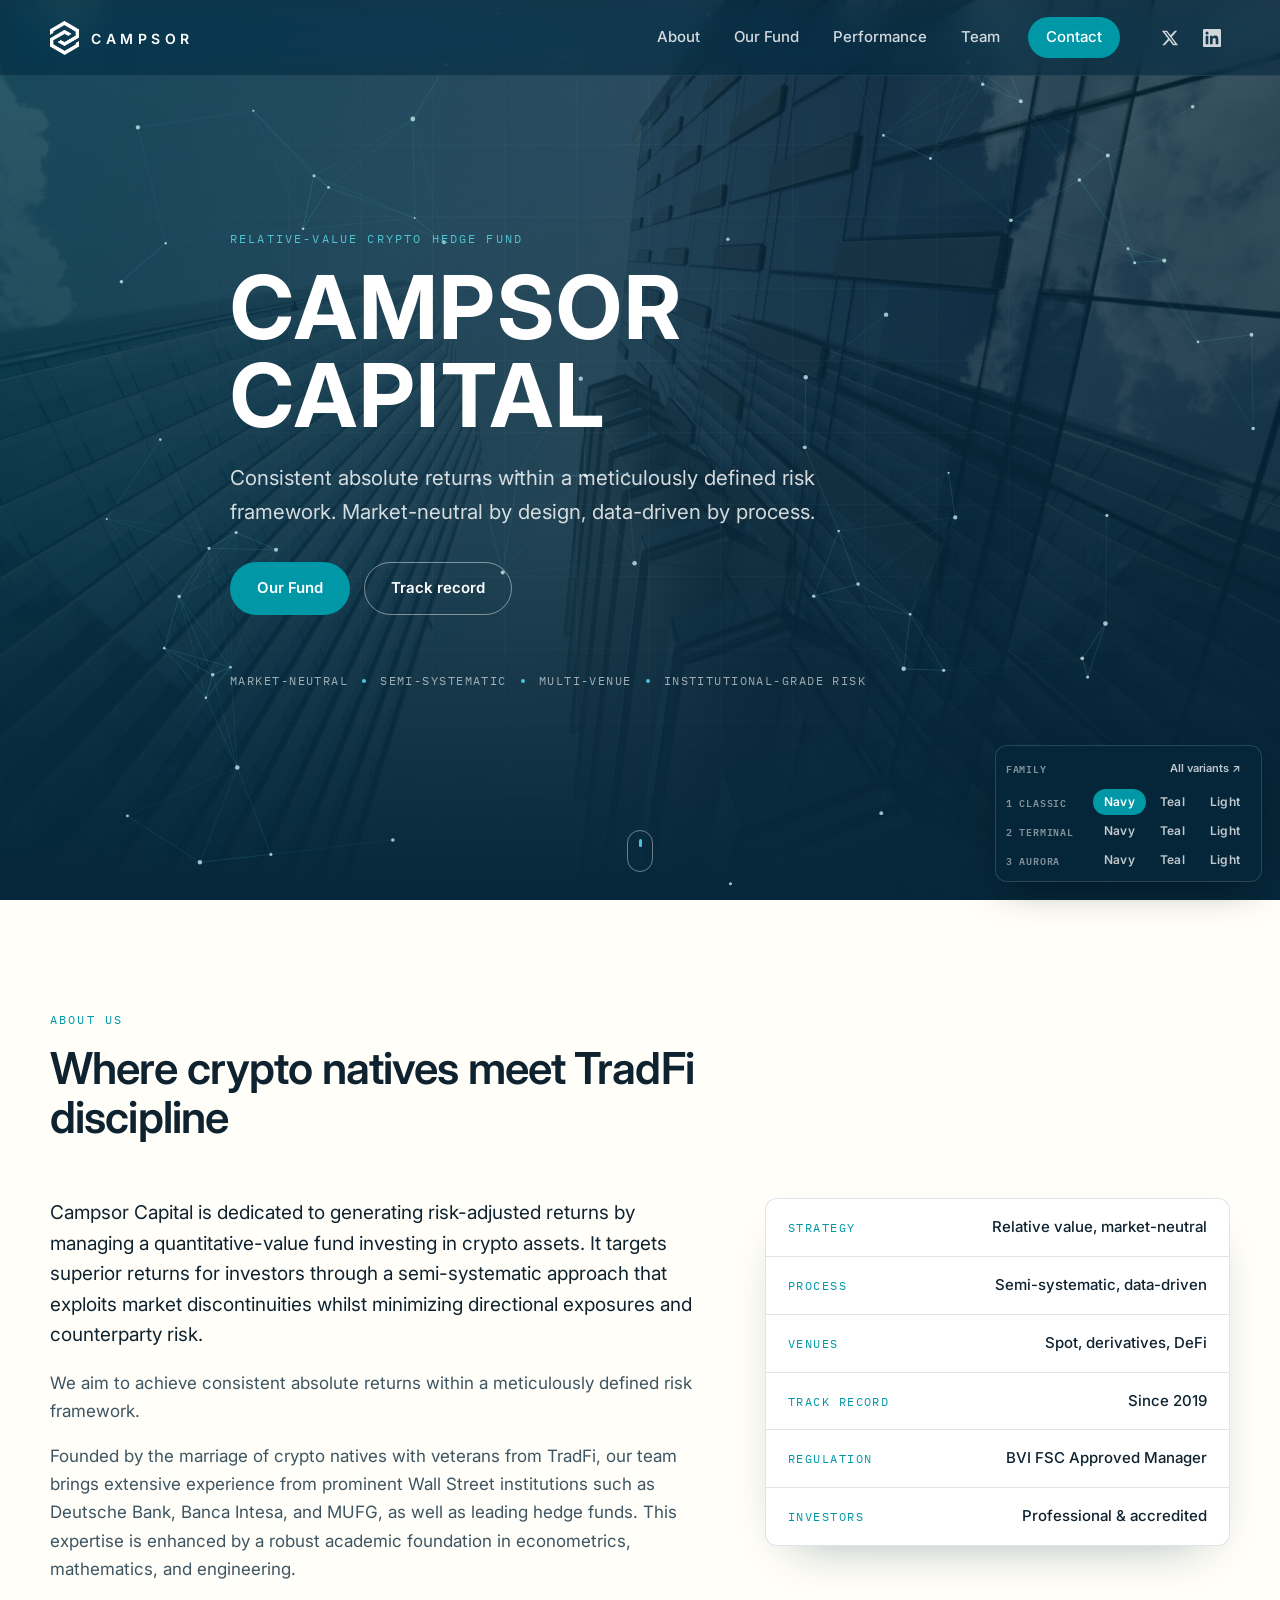
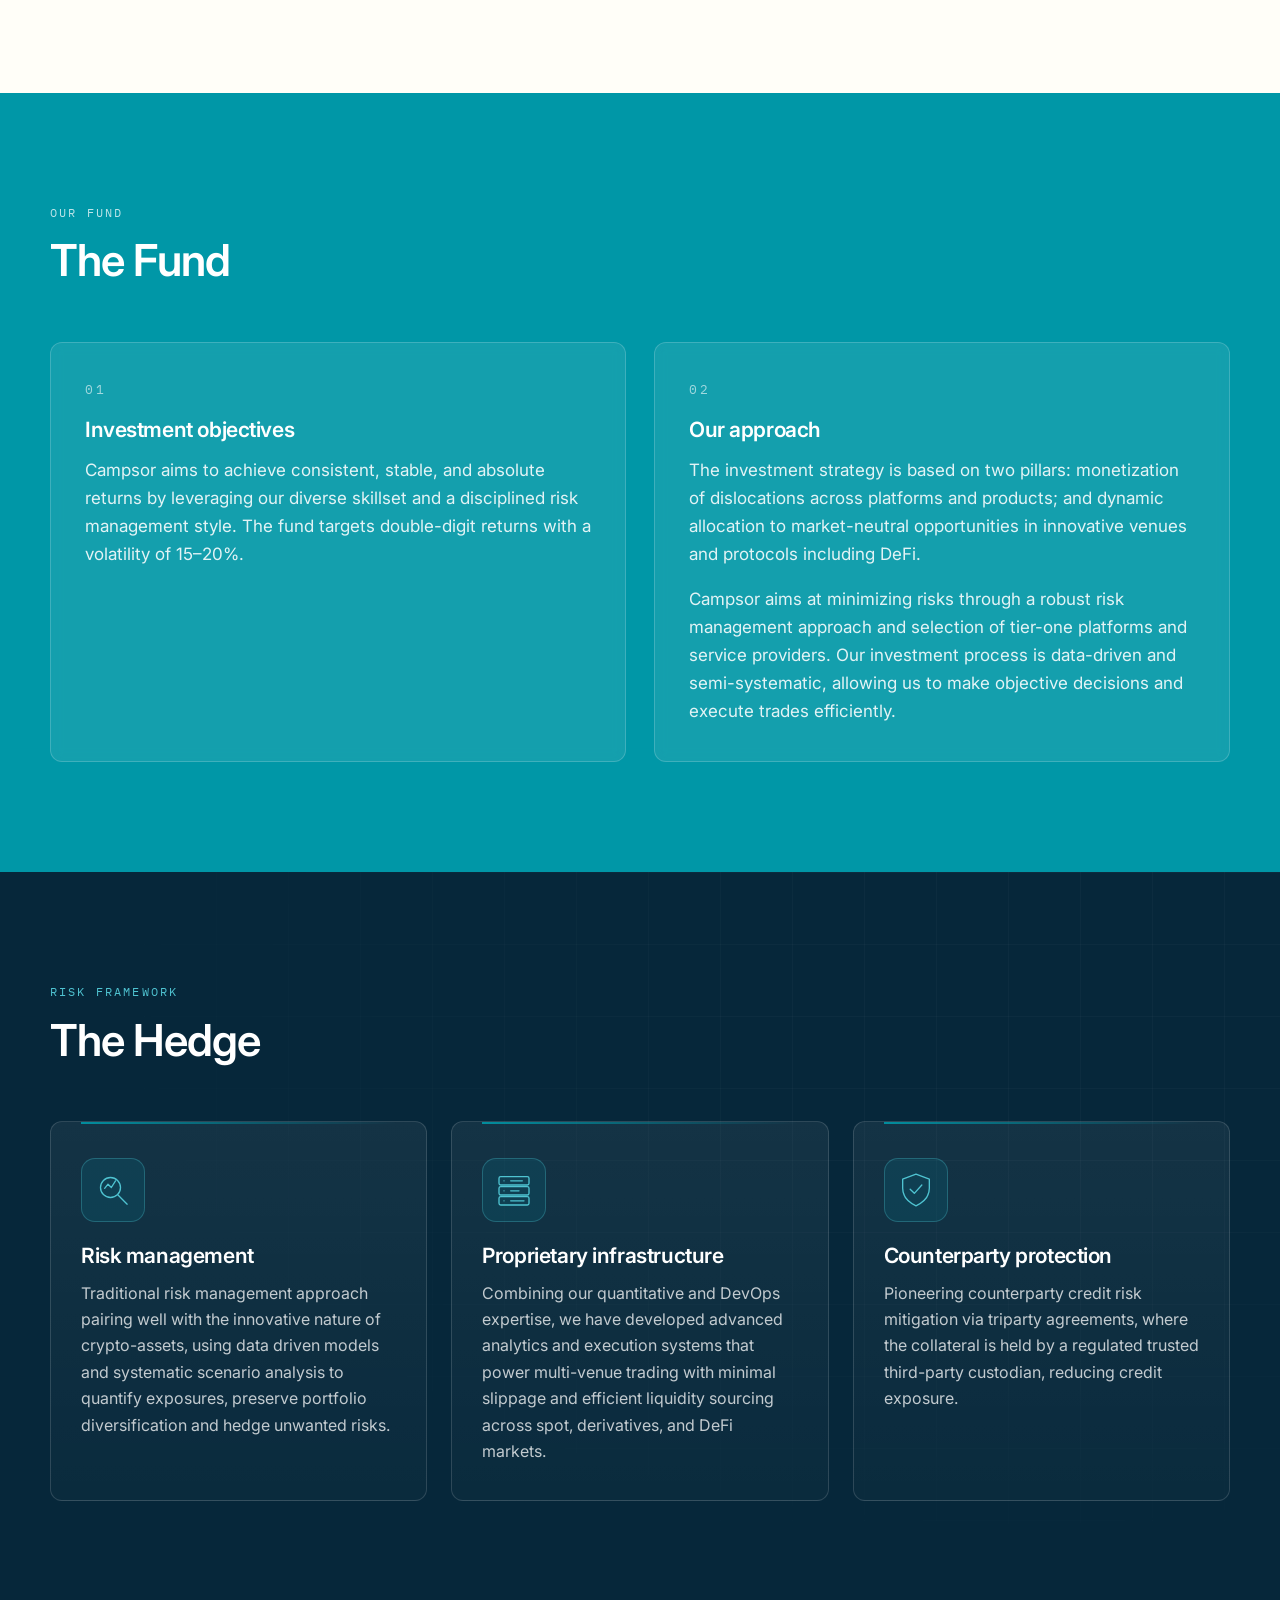
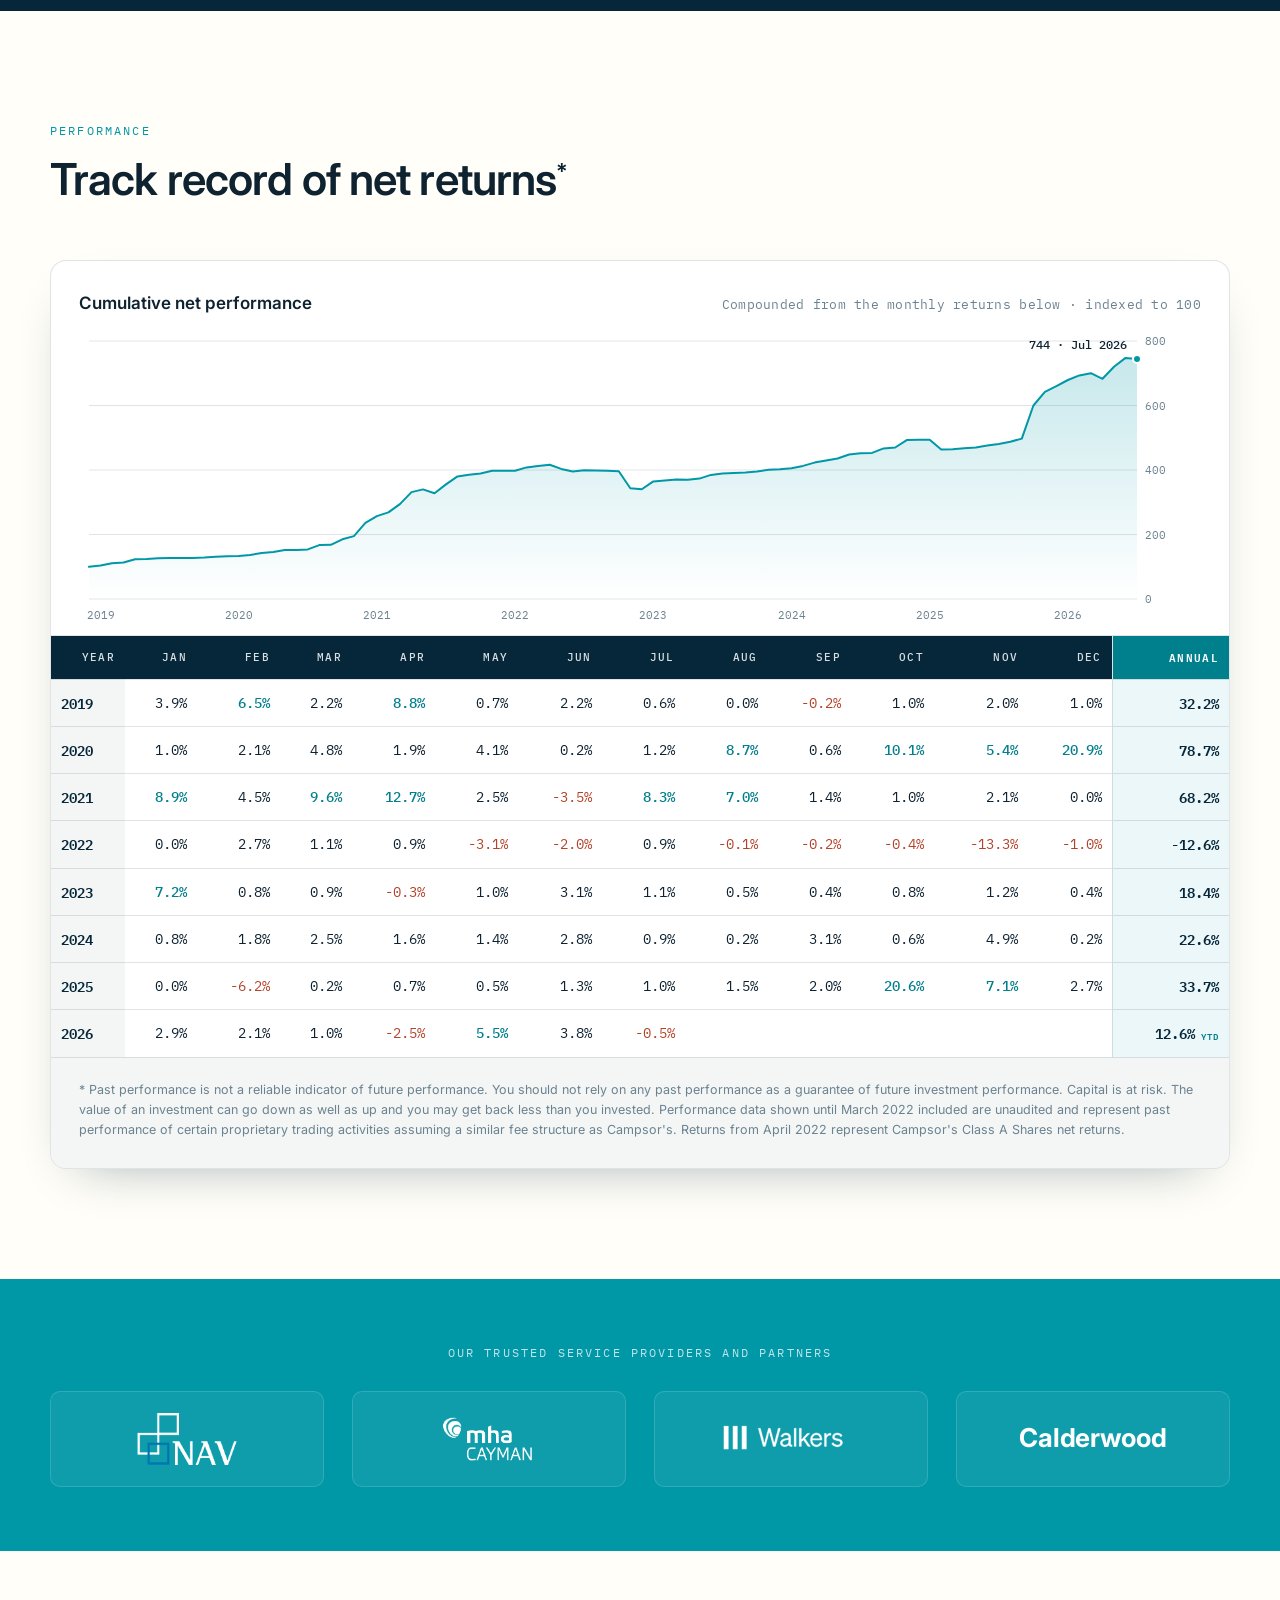
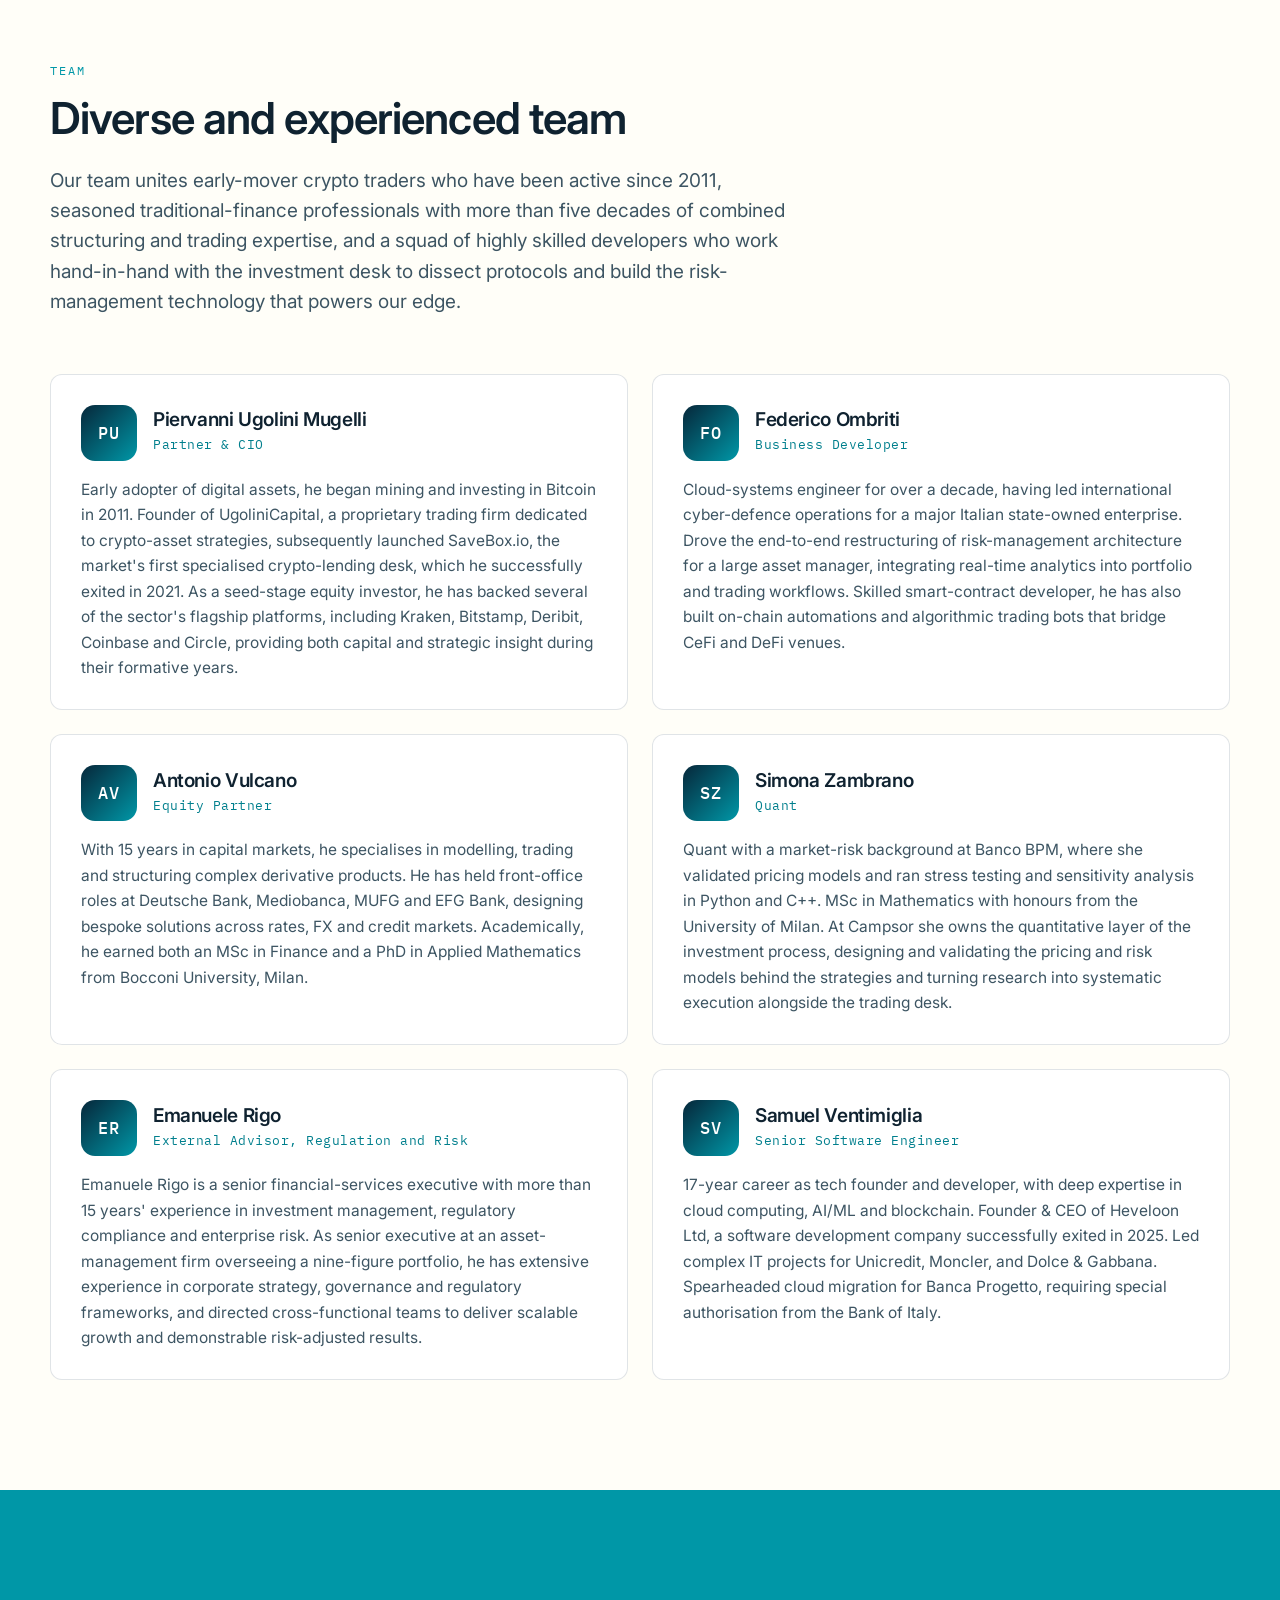
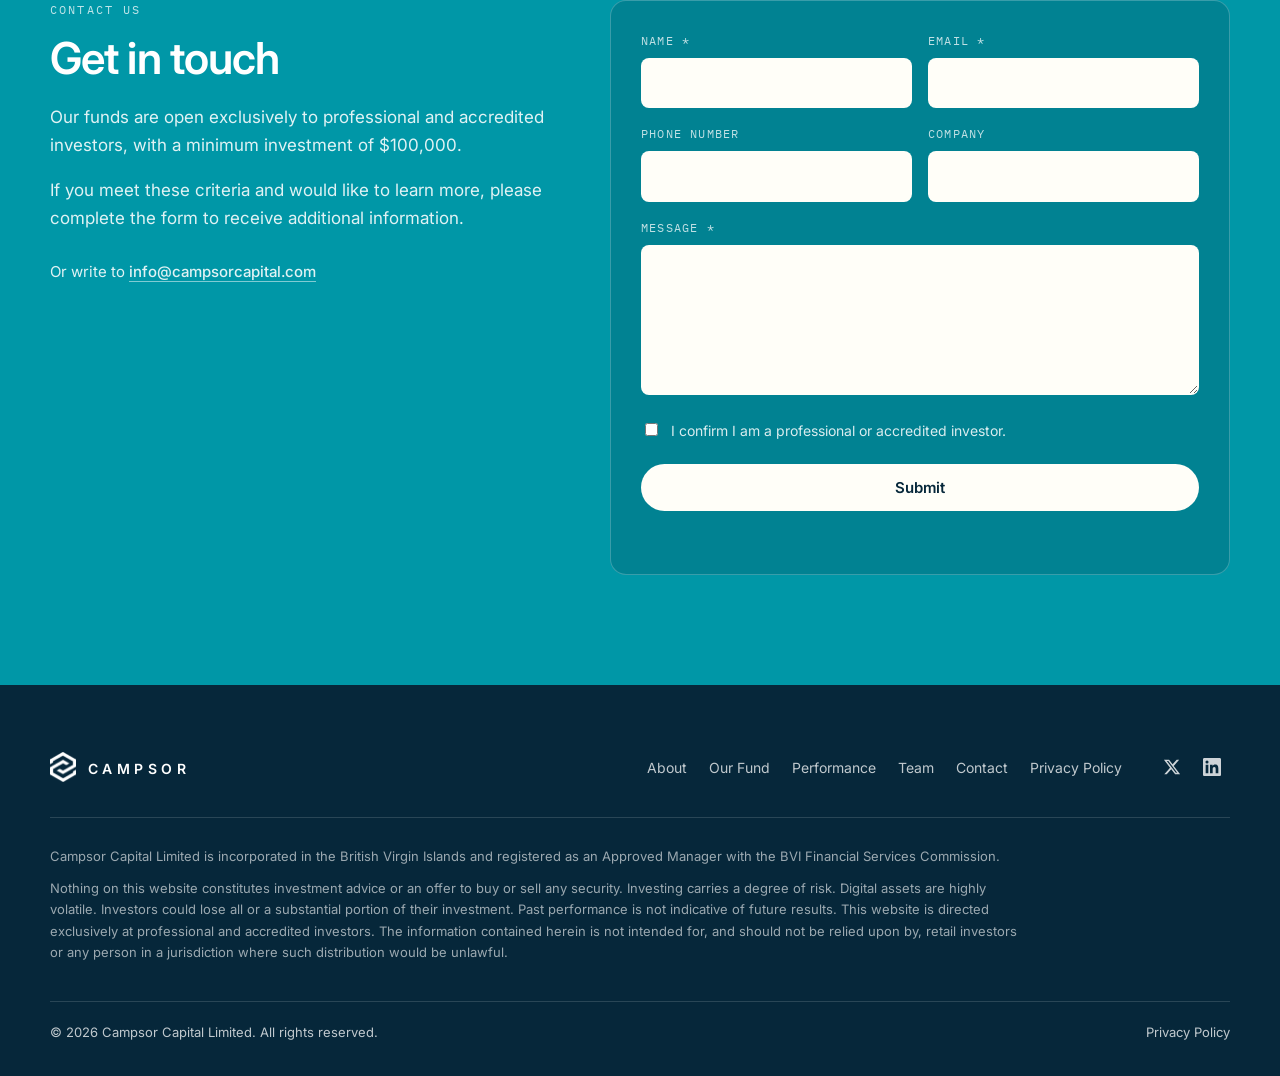
==== commit 3bb502f8: "About: quantitative-value fund Co-Authored-By: Claude Fable 5.1 <noreply@anthropic.com>" ====
--- a/index.html
+++ b/index.html
@@ -87,7 +87,7 @@
     </div>
     <div class="about">
       <div class="about__text reveal">
-        <p class="lead">Campsor Capital is dedicated to generating risk-adjusted returns by managing a relative-value fund investing in crypto assets. It targets superior returns for investors through a semi-systematic approach that exploits market discontinuities whilst minimizing directional exposures and counterparty risk.</p>
+        <p class="lead">Campsor Capital is dedicated to generating risk-adjusted returns by managing a quantitative-value fund investing in crypto assets. It targets superior returns for investors through a semi-systematic approach that exploits market discontinuities whilst minimizing directional exposures and counterparty risk.</p>
         <p>We aim to achieve consistent absolute returns within a meticulously defined risk framework.</p>
         <p>Founded by the marriage of crypto natives with veterans from TradFi, our team brings extensive experience from prominent Wall Street institutions such as Deutsche Bank, Banca Intesa, and MUFG, as well as leading hedge funds. This expertise is enhanced by a robust academic foundation in econometrics, mathematics, and engineering.</p>
       </div>
--- a/css/style.css
+++ b/css/style.css
@@ -368,8 +368,11 @@
   .partners { grid-template-columns: repeat(2, 1fr); }
 }
 @media (max-width: 880px) {
+  /* backdrop-filter would make .nav the containing block of the fixed drawer: disable it on mobile */
+  .nav { backdrop-filter: none; -webkit-backdrop-filter: none; background: rgba(6, 39, 58, 0.94); }
+  body.menu-open { overflow: hidden; }
   .nav__links {
-    position: fixed; top: 0; right: 0; bottom: 0; width: min(320px, 85vw);
+    position: fixed; top: 0; right: 0; bottom: 0; width: min(320px, 85vw); z-index: 55; overflow-y: auto;
     flex-direction: column; gap: 4px; padding: 96px 22px 32px;
     background: var(--navy); transform: translateX(100%); transition: transform .35s var(--ease);
     box-shadow: -20px 0 60px rgba(0,0,0,.35);
--- a/css/themes.css
+++ b/css/themes.css
@@ -15,6 +15,7 @@
 [data-theme="teal"] .nav__links a.nav__cta { background: var(--navy); }
 [data-theme="teal"] .nav__links a.nav__cta:hover { background: var(--navy-700); }
 [data-theme="teal"] .nav__links a::after { background: #fff; }
+@media (max-width: 880px) { [data-theme="teal"] .nav__links { background: var(--teal-600); } }
 
 [data-theme="teal"] .hero { background: var(--teal); }
 [data-theme="teal"] .hero__photo { opacity: .75; filter: saturate(.85) contrast(1.05); }
@@ -57,6 +58,7 @@
 [data-theme="light"] .nav__social a:hover { background: rgba(6,39,58,.06); color: var(--navy); }
 [data-theme="light"] .nav__burger span { background: var(--navy); }
 @media (max-width: 880px) {
+  [data-theme="light"] .nav { background: rgba(255,254,248,.97); }
   [data-theme="light"] .nav__links { background: var(--paper); }
   [data-theme="light"] .nav__links a { color: var(--navy); }
 }
@@ -116,7 +118,7 @@
    Theme switcher (preview only) - remove once a variant is chosen
    ========================================================================== */
 .theme-switch {
-  position: fixed; right: 18px; bottom: 18px; z-index: 90;
+  position: fixed; right: 18px; bottom: 18px; z-index: 40;
   display: flex; gap: 4px; padding: 5px; border-radius: 999px;
   background: rgba(6,39,58,.92); border: 1px solid rgba(255,255,255,.15); box-shadow: 0 12px 40px -12px rgba(0,0,0,.5);
   backdrop-filter: blur(10px);
--- a/css/themes-2.css
+++ b/css/themes-2.css
@@ -109,6 +109,7 @@
 [data-theme^="tech"] .brand__word { letter-spacing: .38em; }
 [data-theme="tech-light"] .nav .brand__mark { content: url("../assets/mark-navy.png"); }
 @media (max-width: 880px) {
+  [data-theme^="tech"] .nav { background: var(--nav-bg-solid); }
   [data-theme^="tech"] .nav__links { background: var(--paper-2); border-left: 1px solid var(--line); }
 }
 
@@ -347,7 +348,7 @@
 }
 @keyframes auroraDrift { to { transform: translate3d(3%, -2%, 0) scale(1.06); } }
 @media (prefers-reduced-motion: reduce) { [data-theme^="aurora"] body::before { animation: none; } }
-[data-theme^="aurora"] .section, [data-theme^="aurora"] .hero, [data-theme^="aurora"] .footer, [data-theme^="aurora"] .nav { position: relative; z-index: 1; }
+[data-theme^="aurora"] .section, [data-theme^="aurora"] .hero, [data-theme^="aurora"] .footer { position: relative; z-index: 1; }
 
 /* nav */
 [data-theme^="aurora"] .nav { position: fixed; background: var(--nav-bg); border-bottom-color: var(--line); }
@@ -364,6 +365,7 @@
 [data-theme^="aurora"] .nav__burger span { background: var(--nav-ink); }
 [data-theme="aurora-light"] .nav .brand__mark { content: url("../assets/mark-navy.png"); }
 @media (max-width: 880px) {
+  [data-theme^="aurora"] .nav { background: var(--nav-bg-solid); }
   [data-theme^="aurora"] .nav__links { background: var(--paper); border-left: 1px solid var(--line); }
 }
 
@@ -491,7 +493,7 @@
    ========================================================================== */
 .theme-switch { flex-direction: column; gap: 3px; padding: 8px 10px; border-radius: 12px; }
 .theme-switch__row { display: flex; align-items: center; gap: 3px; }
-.theme-switch__fam { width: 76px; font: 600 10px/1 var(--font-mono, monospace); letter-spacing: .08em; text-transform: uppercase; color: rgba(255,255,255,.5); }
+.theme-switch__fam { width: 84px; white-space: nowrap; font: 600 10px/1 var(--font-mono, monospace); letter-spacing: .08em; text-transform: uppercase; color: rgba(255,255,255,.5); }
 .theme-switch button { padding: 7px 11px; font-size: 12px; }
 .theme-switch__all { width: auto; height: 28px; padding: 0 10px; border-radius: 8px; color: rgba(255,255,255,.75); font: 600 11px/1 var(--font-sans, sans-serif); text-decoration: none; display: inline-flex; align-items: center; gap: 6px; margin-left: auto; }
 .theme-switch__all:hover { color: #fff; background: rgba(255,255,255,.1); }
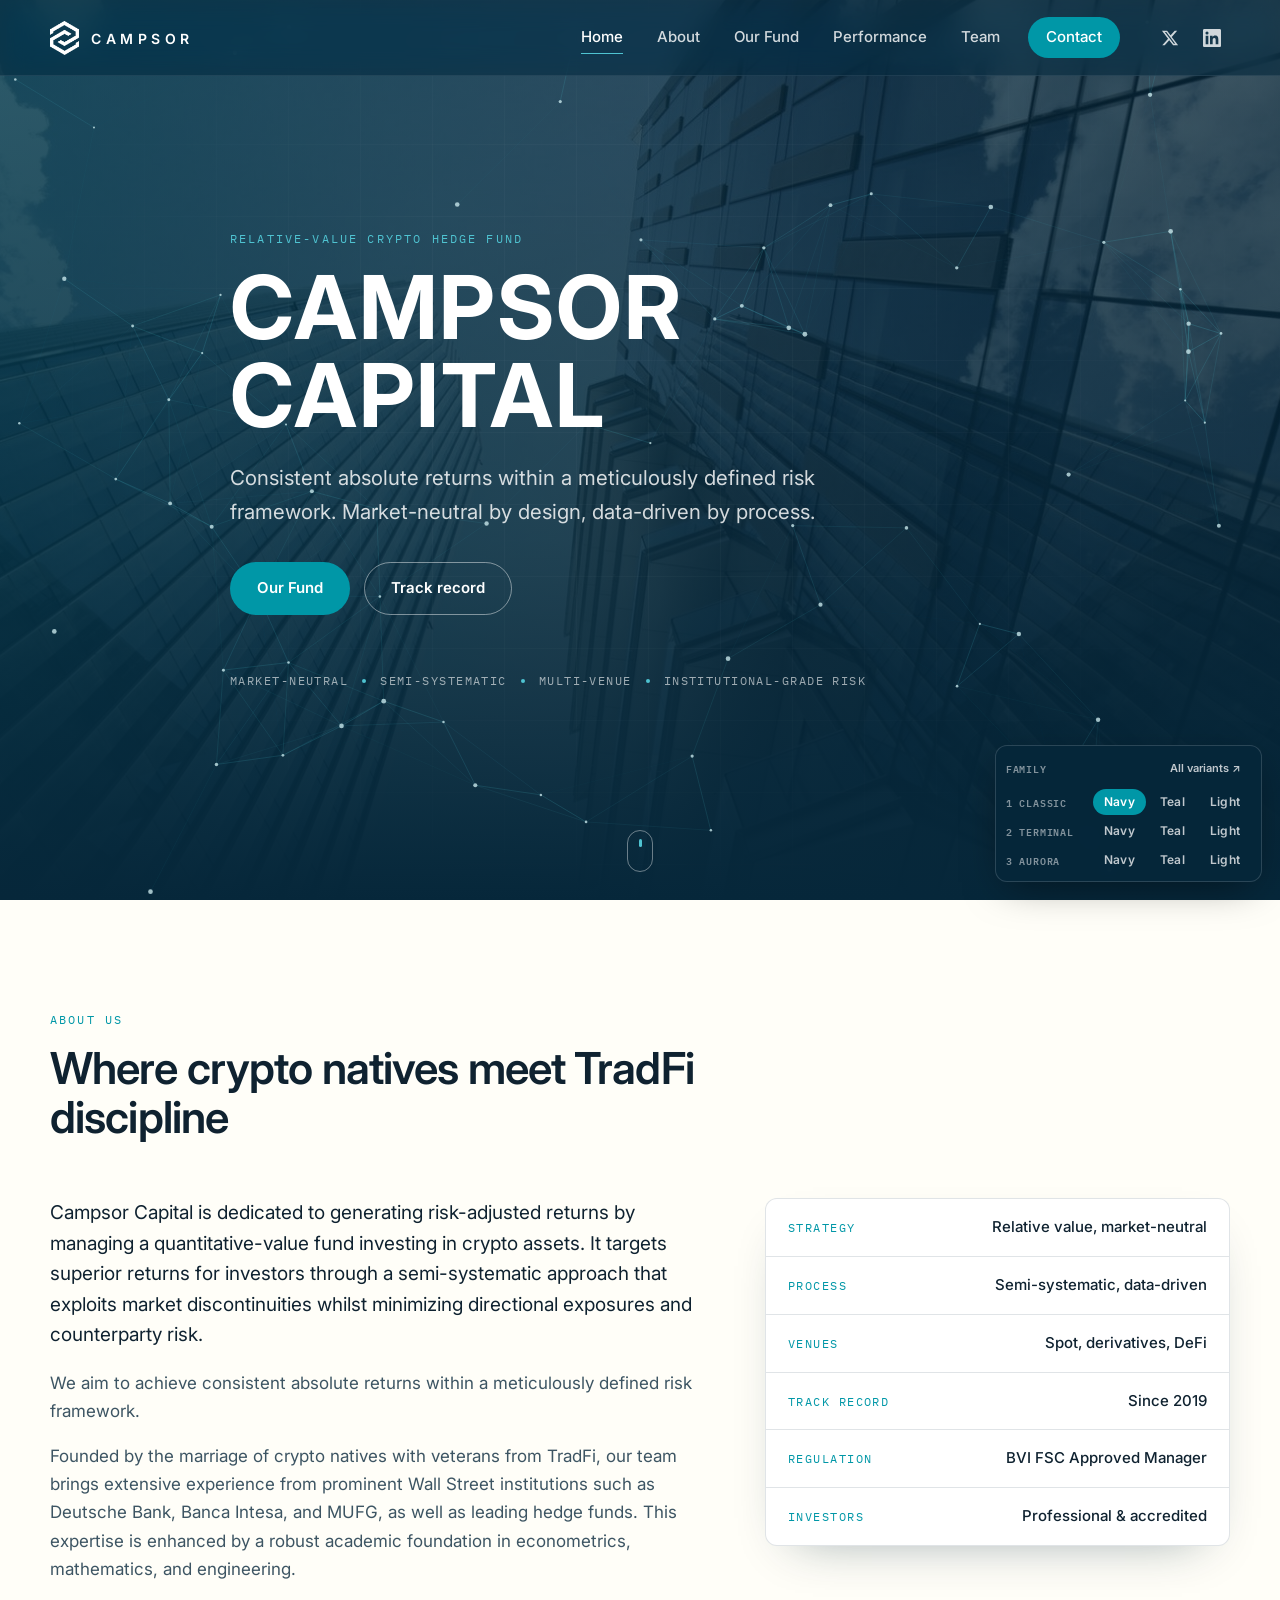
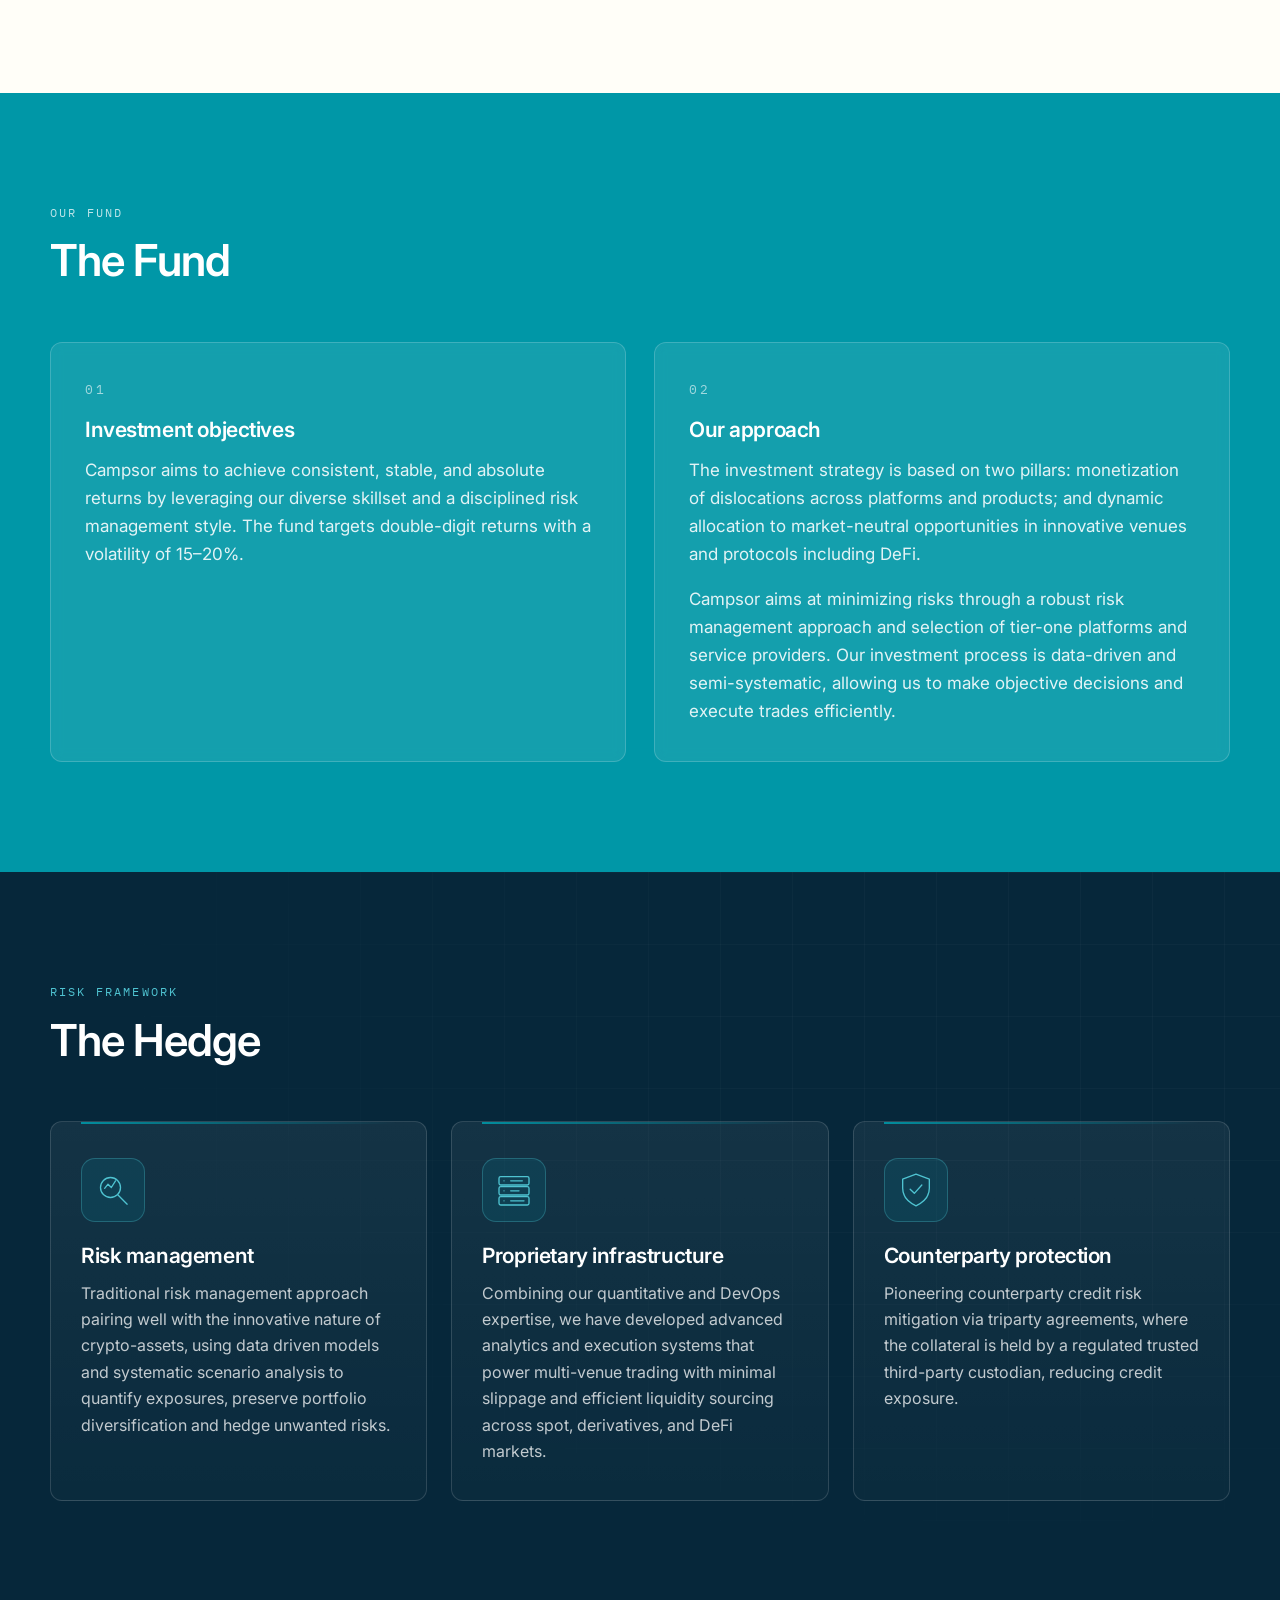
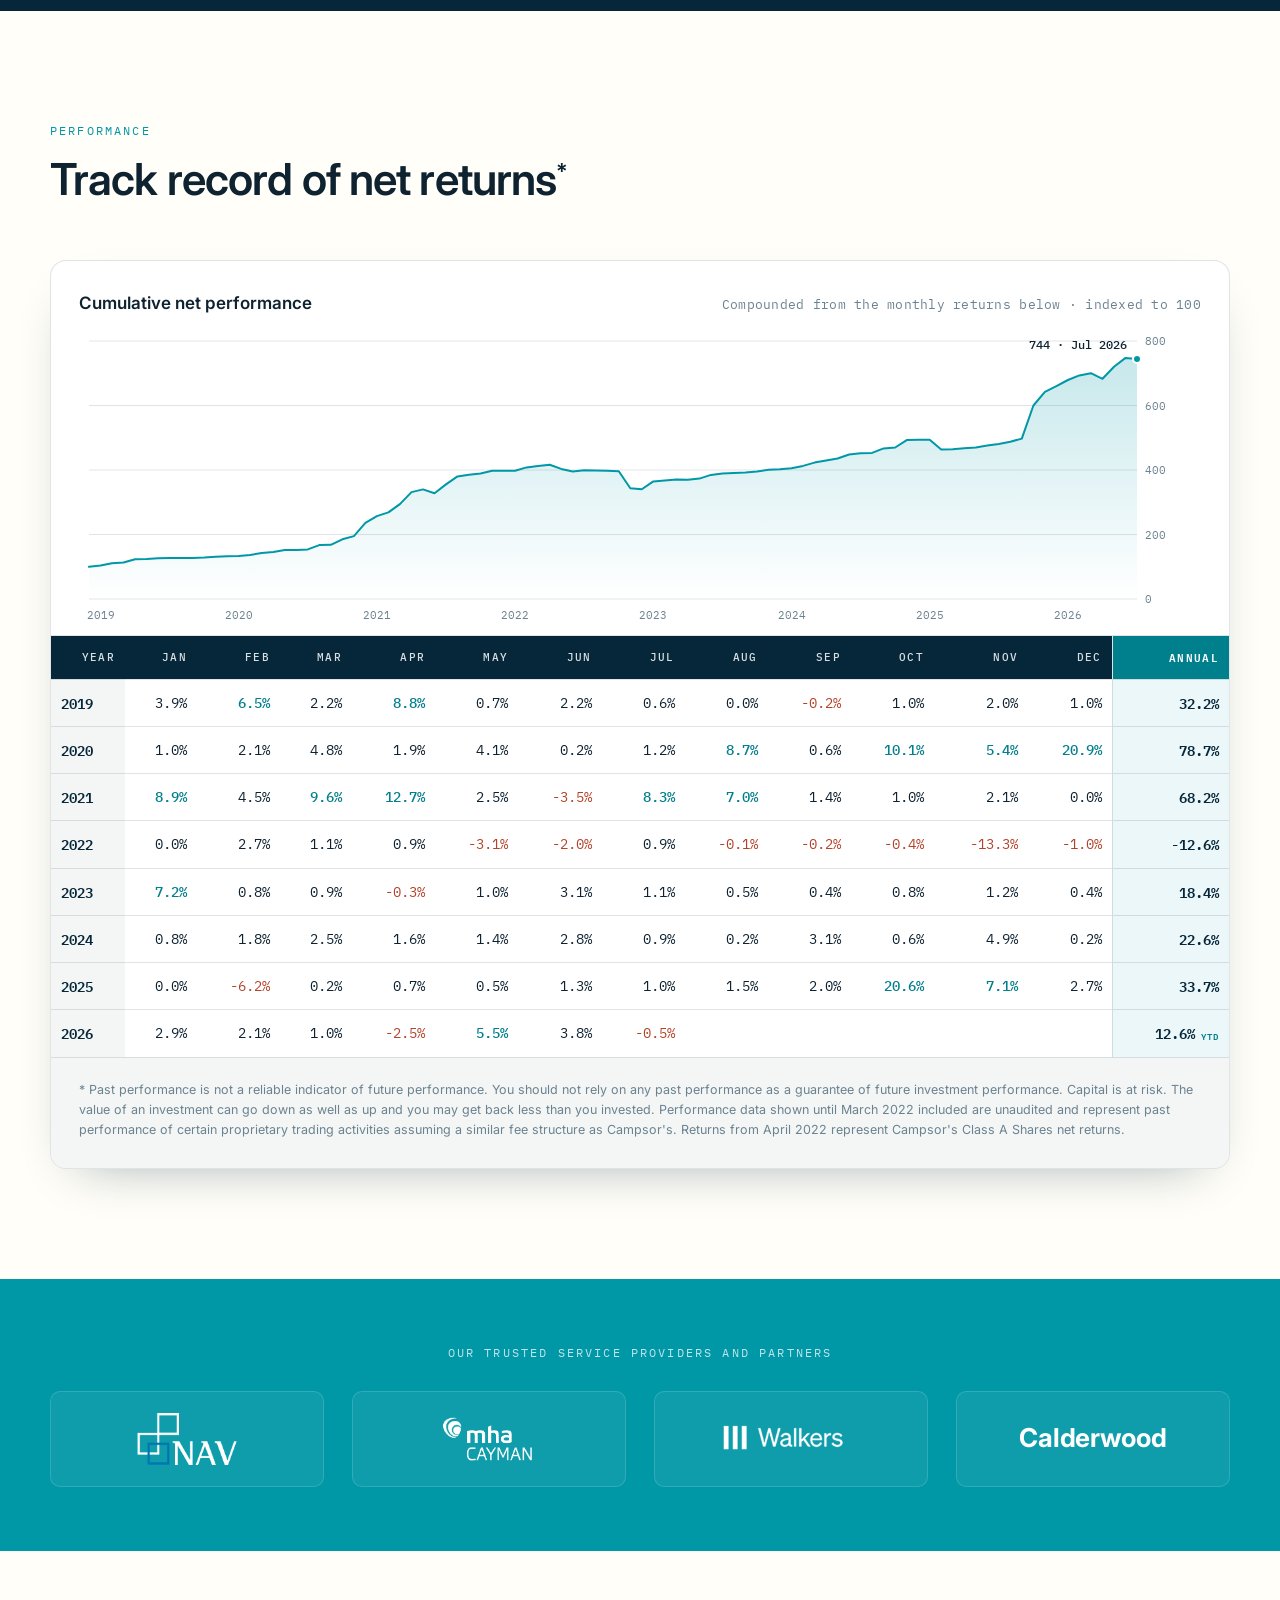
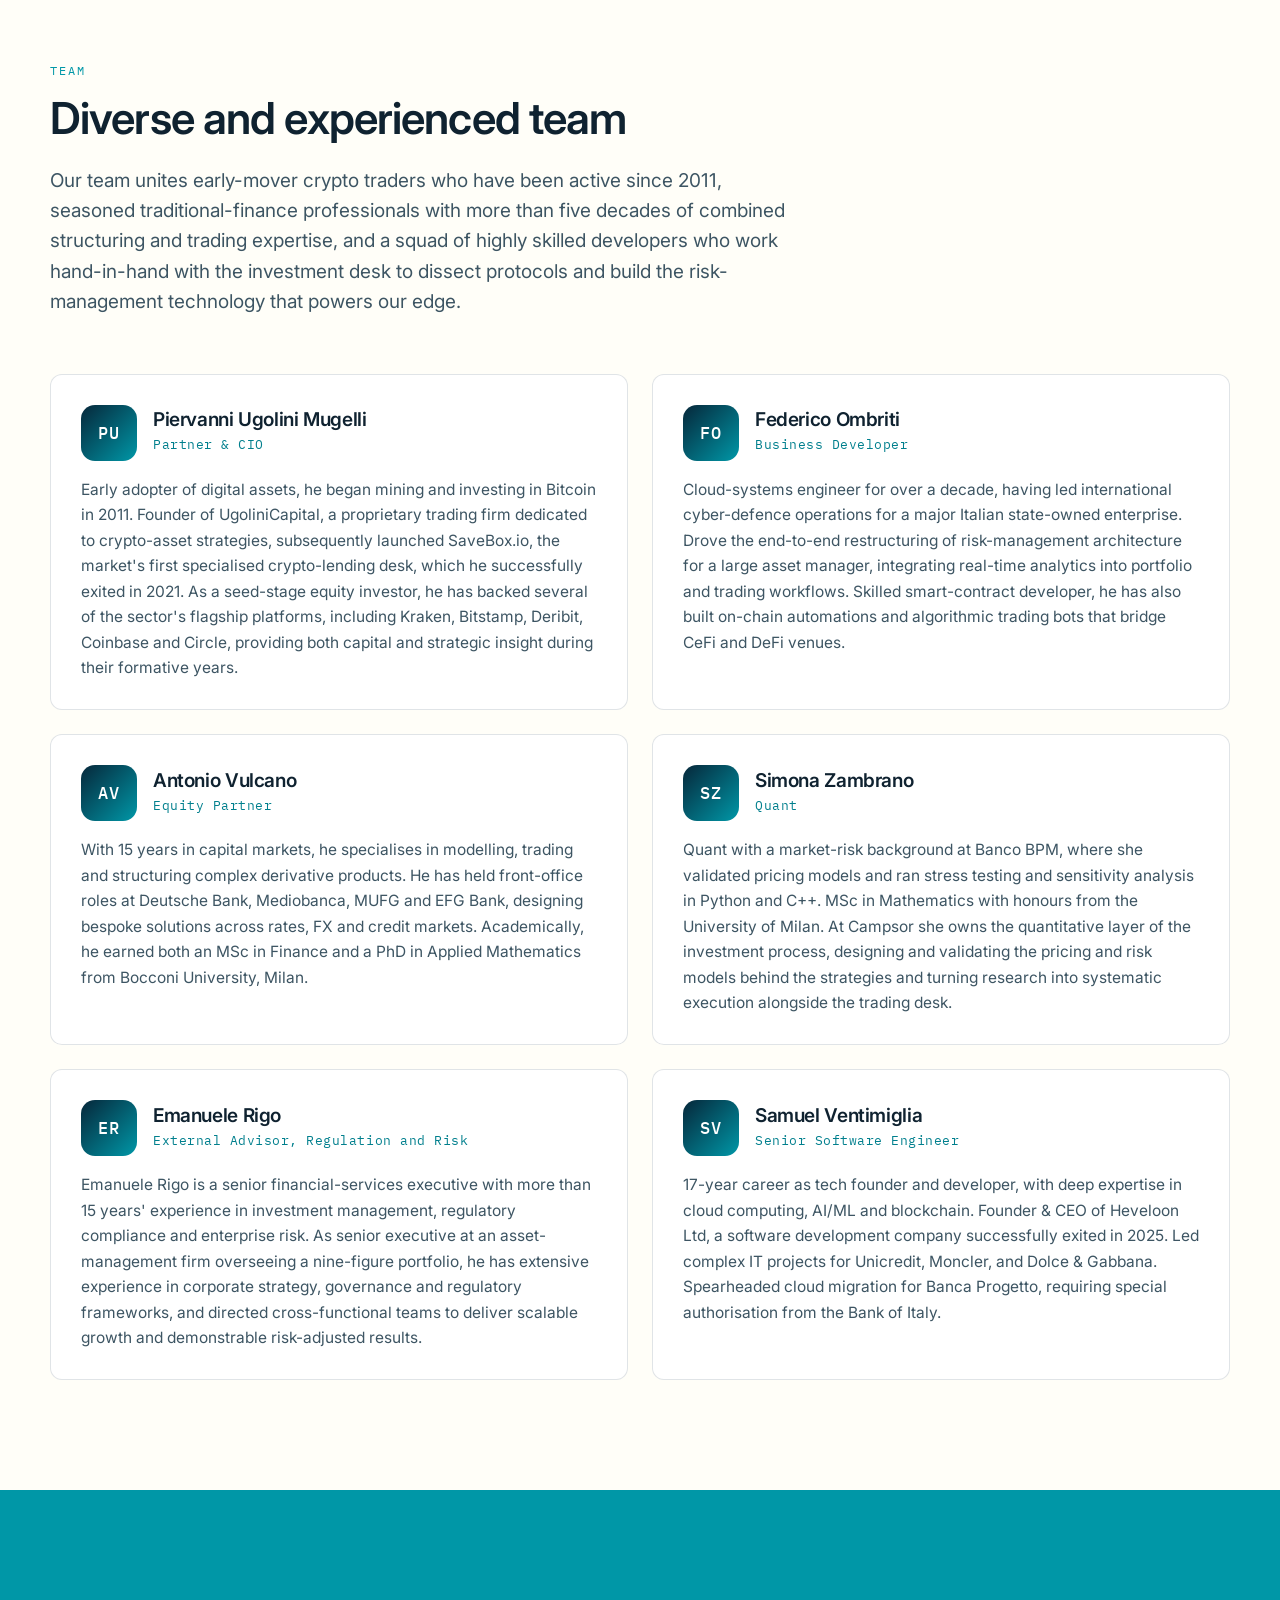
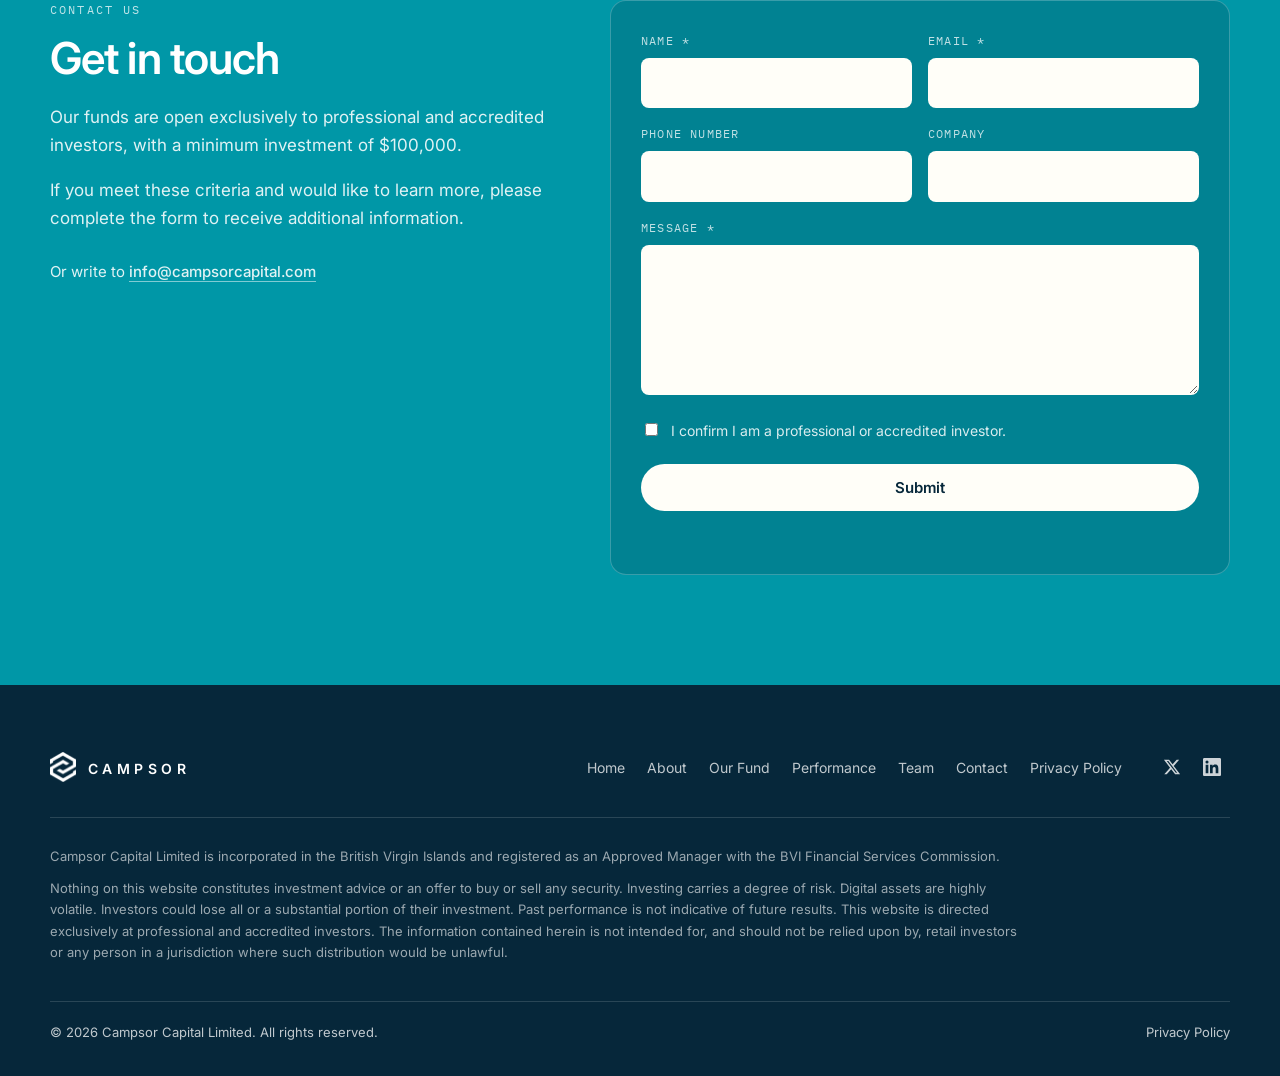
==== commit 9e6db754: "Back-to-top button and Home link in the nav Co-Authored-By: Claude Fable 5.1 <noreply@anthropic.com>" ====
--- a/index.html
+++ b/index.html
@@ -32,6 +32,7 @@
       <span class="brand__word">CAMPSOR</span>
     </a>
     <nav class="nav__links" id="navLinks">
+      <a href="#home">Home</a>
       <a href="#about">About</a>
       <a href="#fund">Our Fund</a>
       <a href="#performance">Performance</a>
@@ -53,7 +54,7 @@
 </header>
 
 <!-- ============ HERO ============ -->
-<section class="hero">
+<section class="hero" id="home">
   <div class="hero__bg" aria-hidden="true">
     <img src="assets/hero.jpg" alt="" class="hero__photo">
     <div class="hero__tint"></div>
@@ -367,6 +368,7 @@
         <span class="brand__word">CAMPSOR</span>
       </a>
       <nav class="footer__links">
+        <a href="#home">Home</a>
         <a href="#about">About</a>
         <a href="#fund">Our Fund</a>
         <a href="#performance">Performance</a>
@@ -394,6 +396,10 @@
   </div>
 </footer>
 
+<a href="#top" class="to-top" aria-label="Back to top">
+  <svg viewBox="0 0 24 24" width="20" height="20" fill="none" stroke="currentColor" stroke-width="2" stroke-linecap="round" stroke-linejoin="round"><path d="M12 19V5"/><path d="M5 12l7-7 7 7"/></svg>
+</a>
+
 <!-- Theme switcher: preview only, remove once a variant is chosen -->
 <div class="theme-switch" role="group" aria-label="Design variant">
   <div class="theme-switch__head"><span class="theme-switch__fam">Family</span><a href="variants.html" class="theme-switch__all">All variants &#8599;</a></div>
--- a/css/style.css
+++ b/css/style.css
@@ -351,6 +351,18 @@
 .footer__legal p { margin-bottom: 10px; }
 .footer__bottom { display: flex; justify-content: space-between; gap: 16px; flex-wrap: wrap; padding-top: 20px; border-top: 1px solid var(--line-on-dark); font-size: 13px; }
 
+/* Back to top */
+.to-top {
+  position: fixed; left: 18px; bottom: 18px; z-index: 45;
+  width: 44px; height: 44px; border-radius: 50%; display: grid; place-items: center;
+  background: var(--teal); color: #fff; box-shadow: 0 12px 30px -12px rgba(6,39,58,.6);
+  opacity: 0; transform: translateY(12px); pointer-events: none;
+  transition: opacity .3s var(--ease), transform .3s var(--ease), background .2s;
+}
+.to-top.is-visible { opacity: 1; transform: none; pointer-events: auto; }
+.to-top:hover { background: var(--teal-600); }
+@media (max-width: 560px) { .to-top { left: 12px; bottom: 12px; width: 40px; height: 40px; } }
+
 /* Reveal on scroll */
 .reveal { opacity: 0; transform: translateY(18px); transition: opacity .7s var(--ease), transform .7s var(--ease); }
 .reveal.is-visible { opacity: 1; transform: none; }
--- a/css/themes-2.css
+++ b/css/themes-2.css
@@ -499,3 +499,10 @@
 .theme-switch__all:hover { color: #fff; background: rgba(255,255,255,.1); }
 .theme-switch__head { display: flex; align-items: center; margin-bottom: 4px; }
 @media (max-width: 560px) { .theme-switch__fam { width: 64px; } .theme-switch button { padding: 6px 8px; font-size: 11px; } }
+
+/* back-to-top button in families 2 and 3 */
+[data-theme^="tech"] .to-top { border-radius: 4px; background: var(--acc); color: var(--acc-ink); box-shadow: 0 0 24px -6px rgba(var(--acc-rgb),.7); }
+[data-theme^="tech"] .to-top:hover { filter: brightness(1.1); }
+[data-theme^="aurora"] .to-top { background: var(--cta-grad); color: #fff; }
+[data-theme="aurora"] .to-top { color: var(--acc-ink); }
+[data-theme="aurora-teal"] .to-top { color: #fff; }
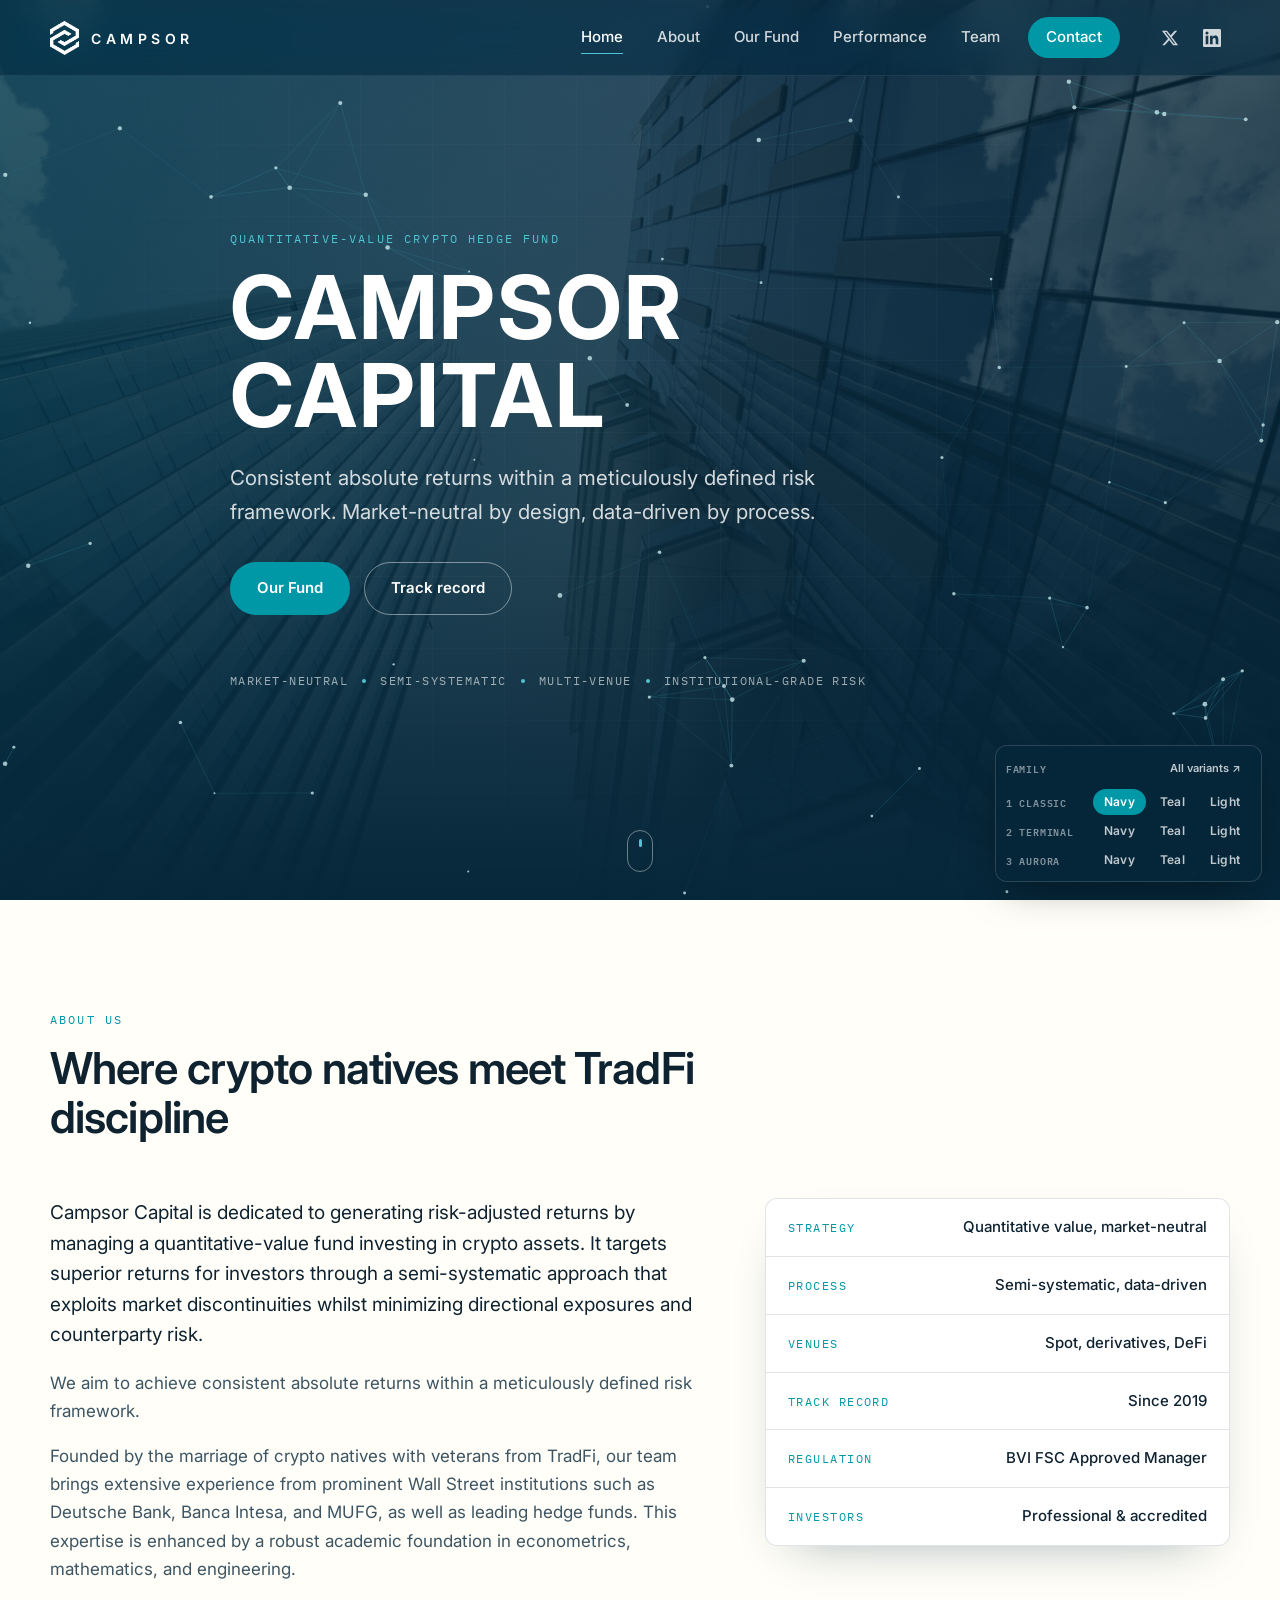
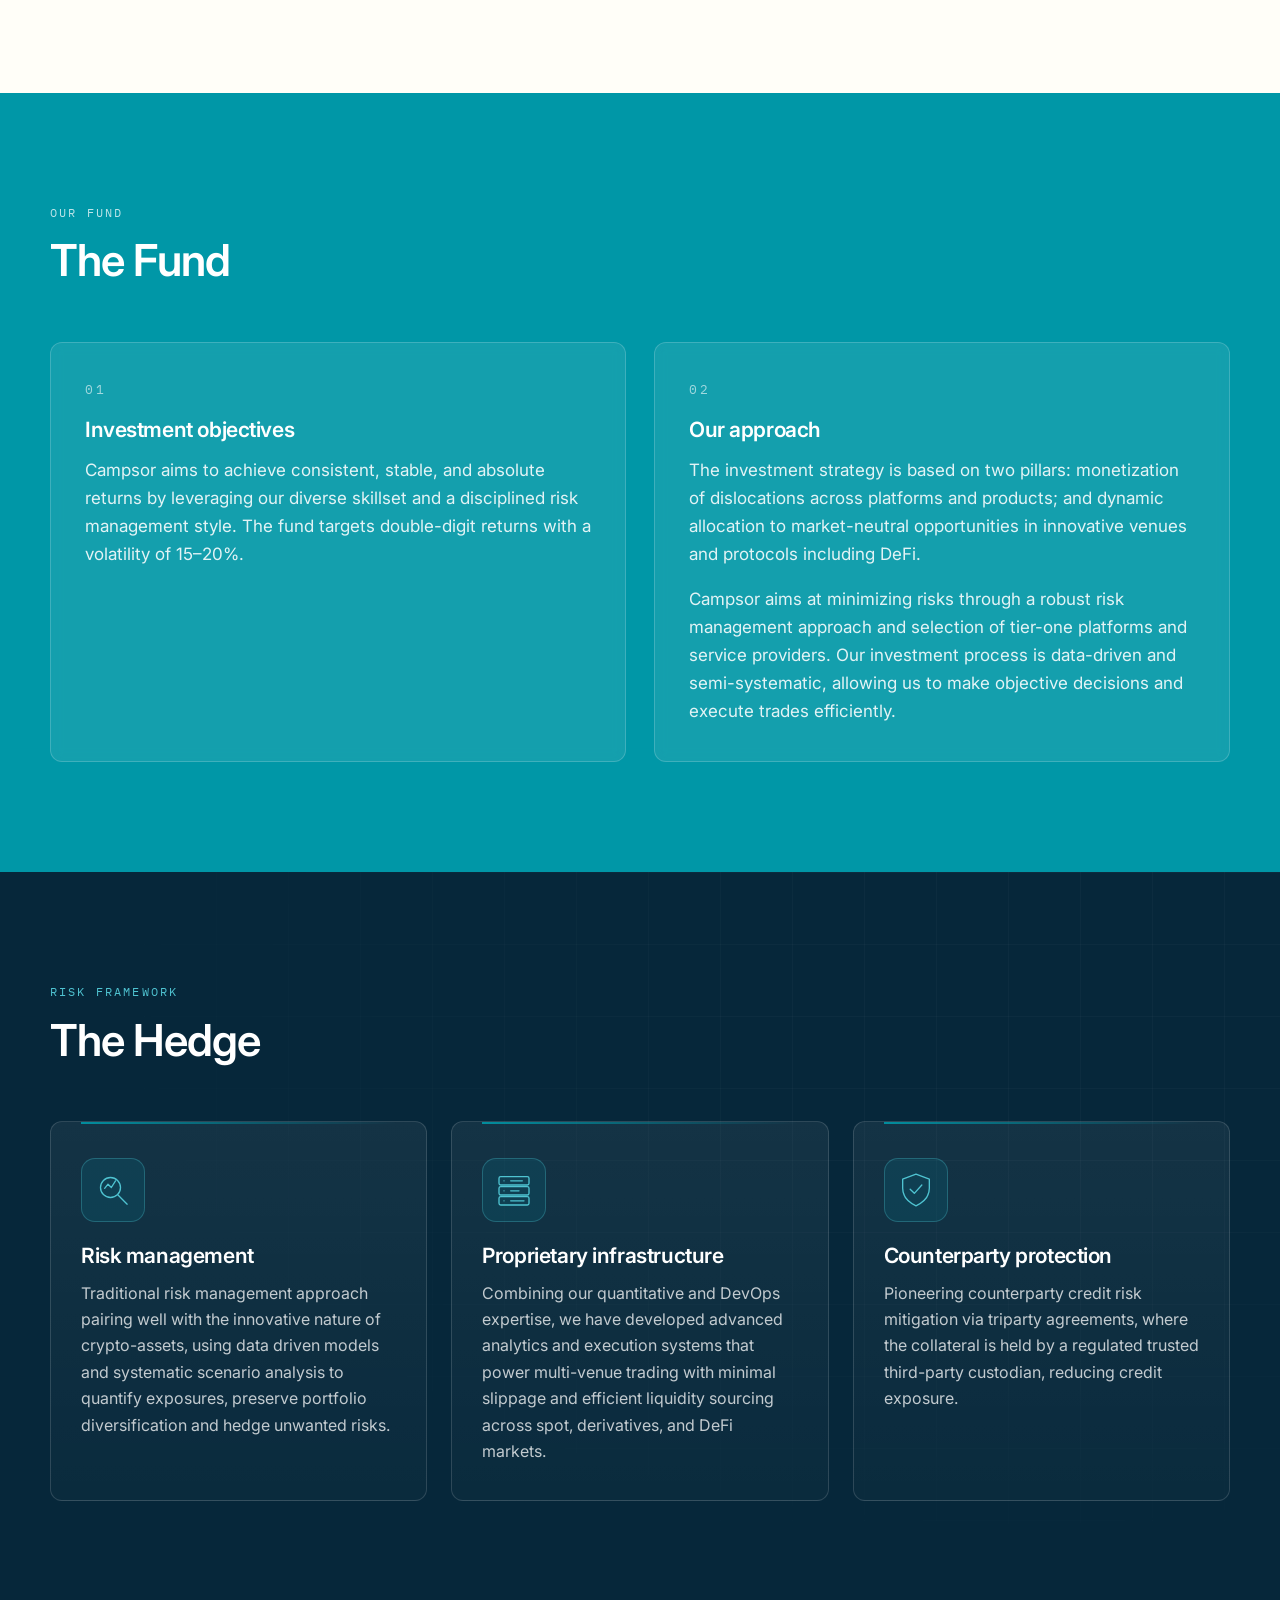
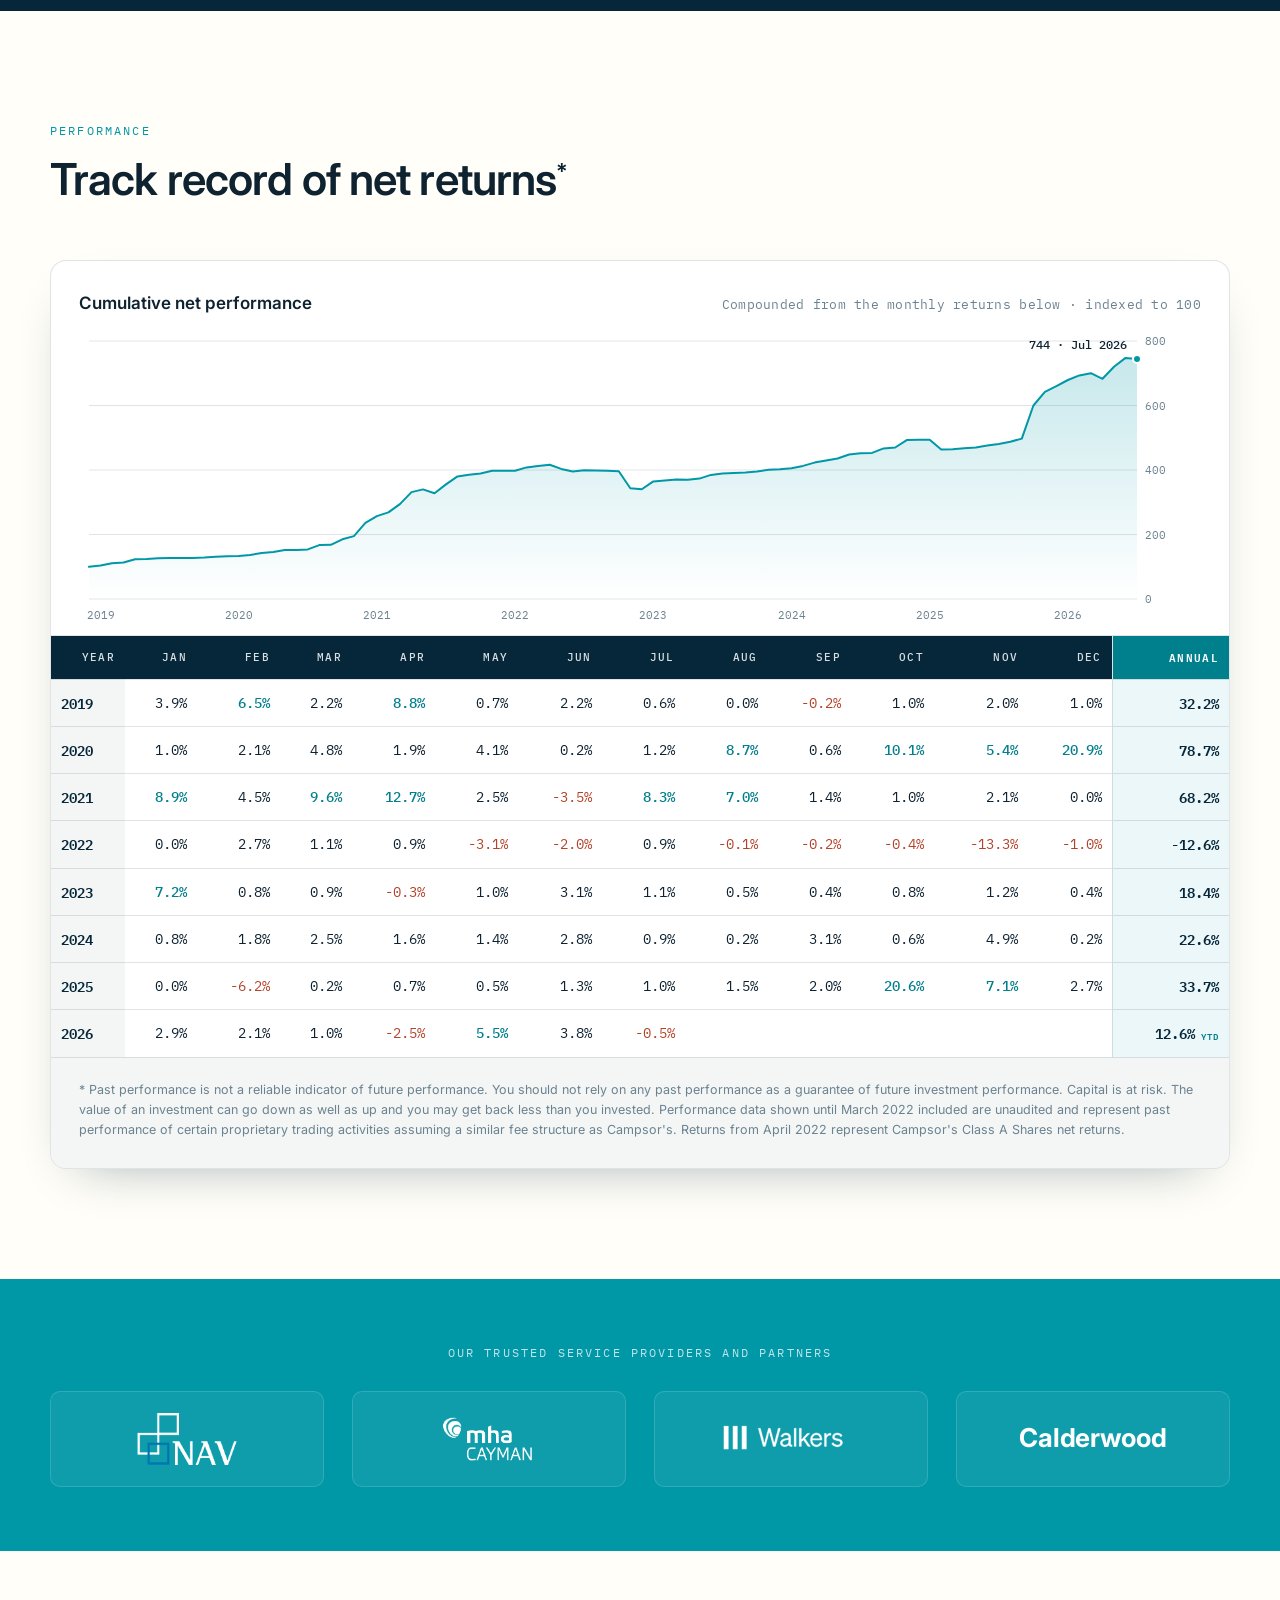
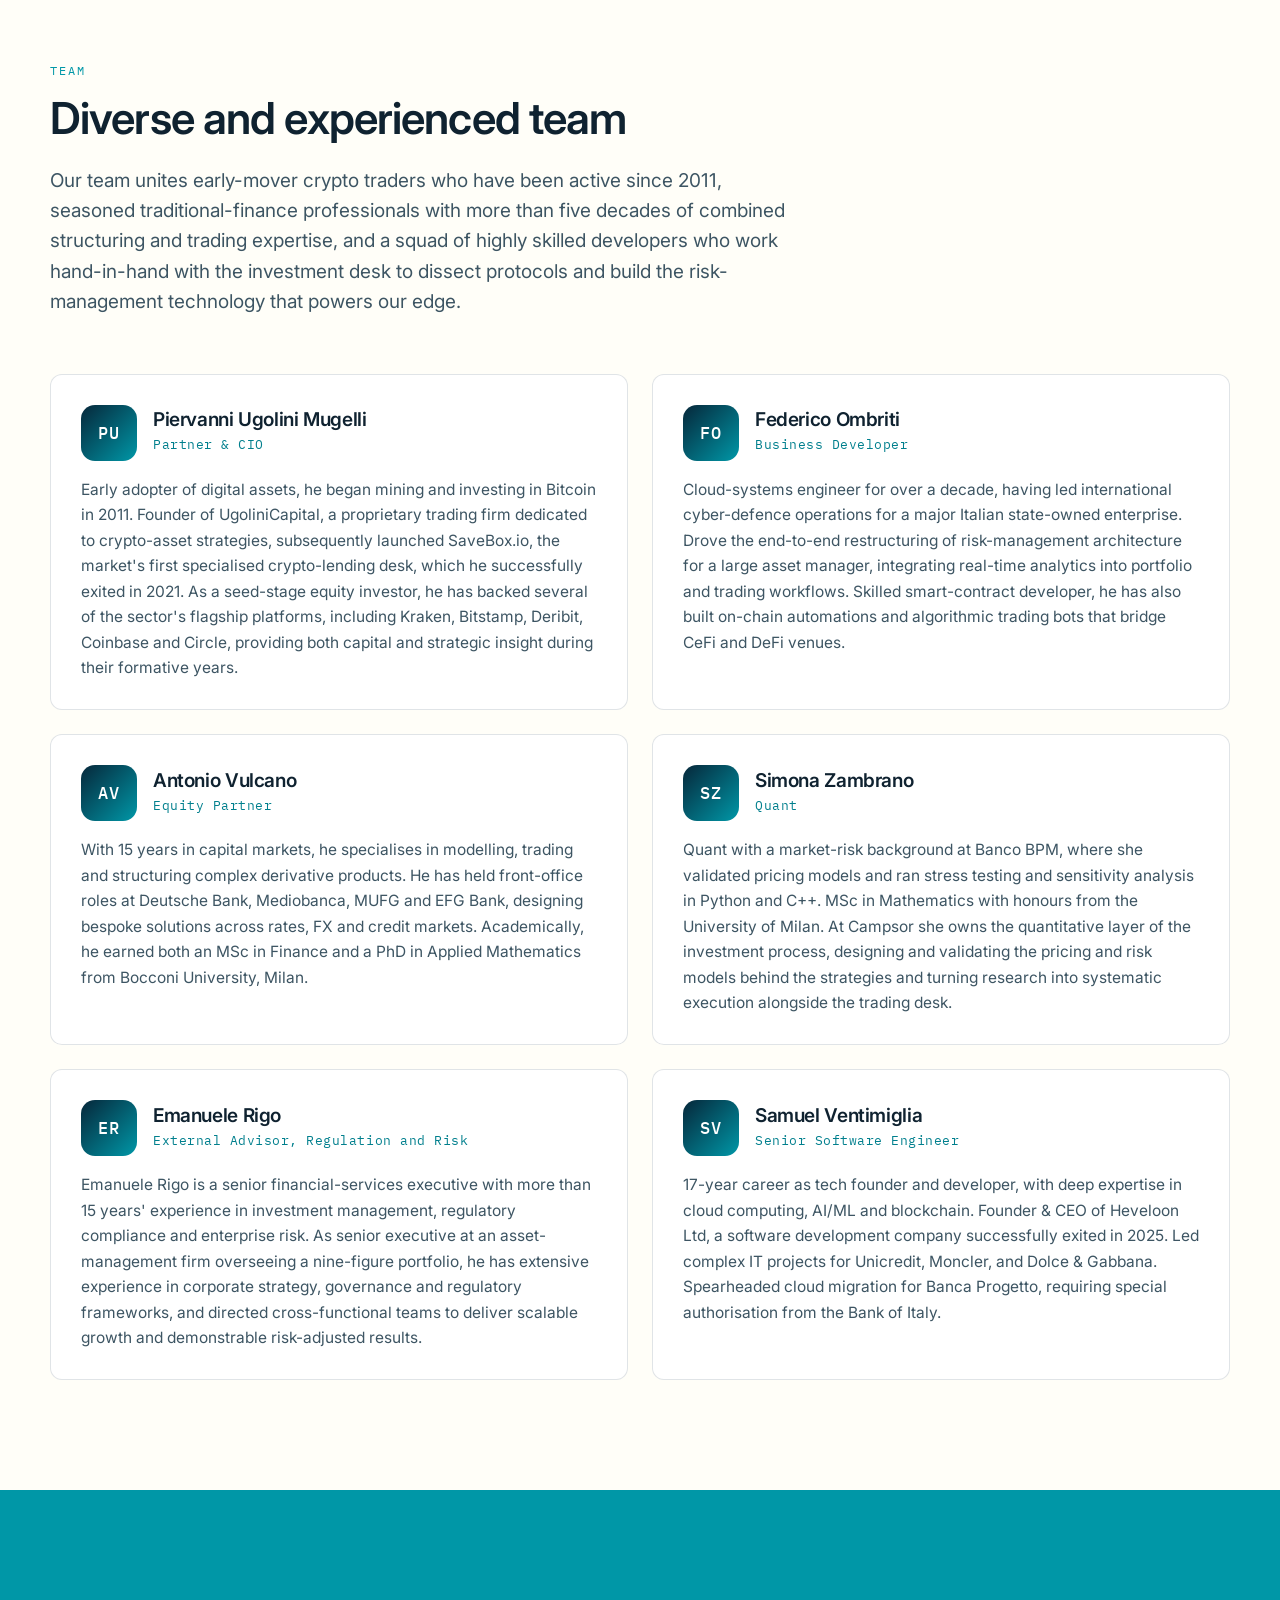
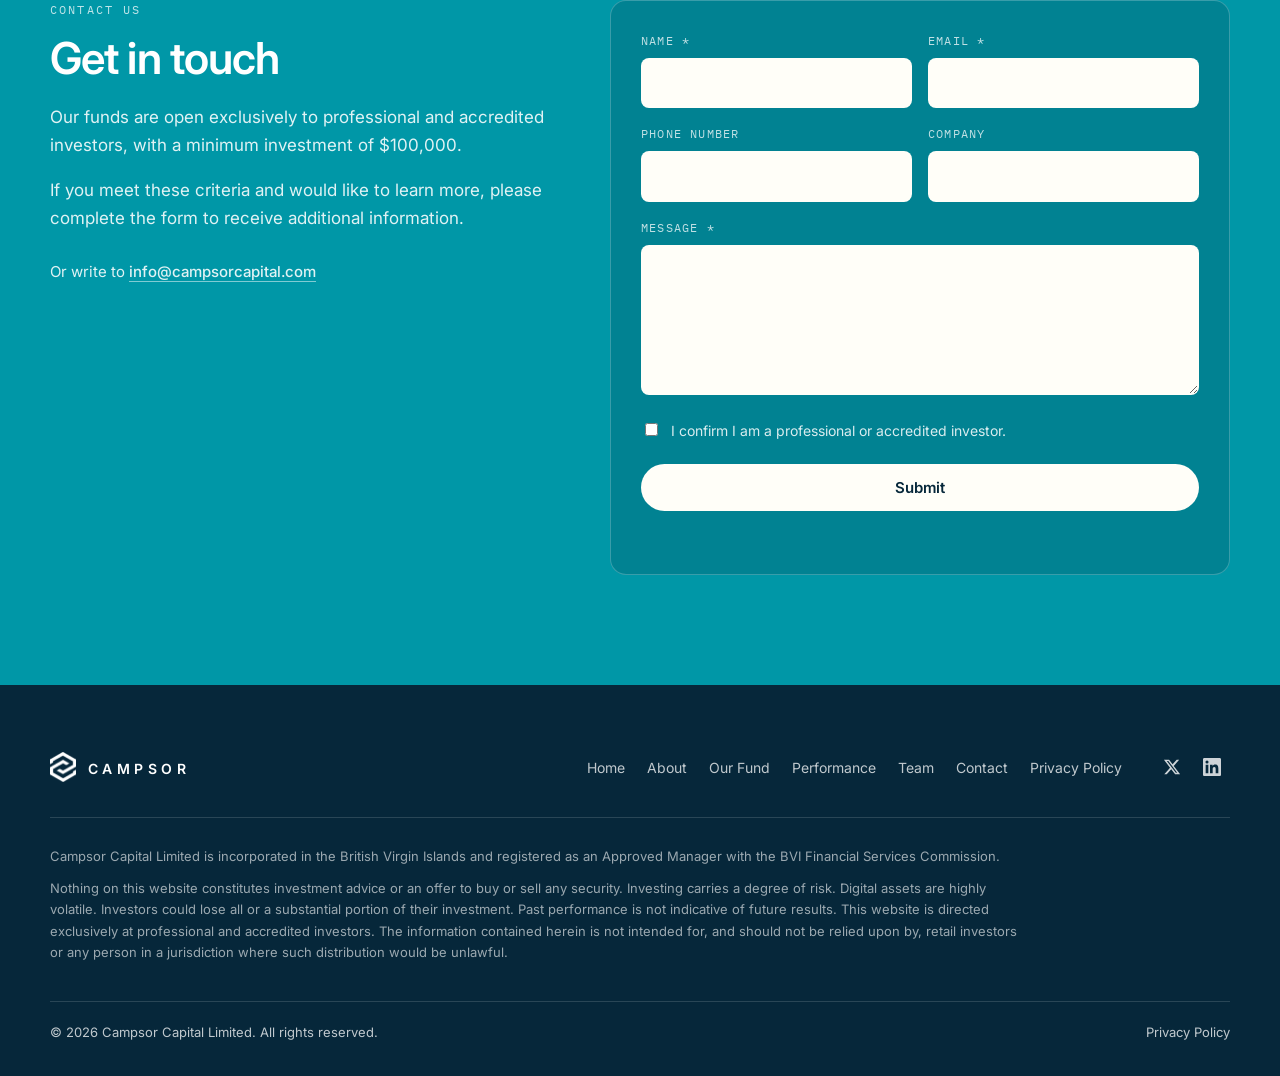
==== commit 4fe8e0f5: "Quantitative-value wording everywhere; build-stamped asset URLs for cache busting Co-Authored-By: Cl" ====
--- a/index.html
+++ b/index.html
@@ -3,10 +3,10 @@
 <head>
   <meta charset="utf-8">
   <meta name="viewport" content="width=device-width, initial-scale=1">
-  <title>Campsor Capital | Relative-value crypto hedge fund</title>
-  <meta name="description" content="Campsor Capital is a relative-value crypto hedge fund targeting consistent absolute returns through a semi-systematic, market-neutral approach with disciplined risk management.">
+  <title>Campsor Capital | Quantitative-value crypto hedge fund</title>
+  <meta name="description" content="Campsor Capital is a quantitative-value crypto hedge fund targeting consistent absolute returns through a semi-systematic, market-neutral approach with disciplined risk management.">
   <meta property="og:title" content="Campsor Capital">
-  <meta property="og:description" content="Relative-value crypto hedge fund. Consistent absolute returns within a meticulously defined risk framework.">
+  <meta property="og:description" content="Quantitative-value crypto hedge fund. Consistent absolute returns within a meticulously defined risk framework.">
   <meta property="og:image" content="https://www.campsorcapital.com/assets/hero.jpg">
   <meta property="og:type" content="website">
   <meta name="theme-color" content="#06273A">
@@ -14,9 +14,9 @@
   <link rel="preconnect" href="https://fonts.googleapis.com">
   <link rel="preconnect" href="https://fonts.gstatic.com" crossorigin>
   <link href="https://fonts.googleapis.com/css2?family=Inter:wght@300;400;500;600;700&family=IBM+Plex+Mono:wght@400;500&display=swap" rel="stylesheet">
-  <link rel="stylesheet" href="css/style.css">
-  <link rel="stylesheet" href="css/themes.css">
-  <link rel="stylesheet" href="css/themes-2.css">
+  <link rel="stylesheet" href="css/style.css?v=__BUILD__">
+  <link rel="stylesheet" href="css/themes.css?v=__BUILD__">
+  <link rel="stylesheet" href="css/themes-2.css?v=__BUILD__">
   <script>
     /* Theme variant: ?theme=<family>[-colour], see README, remembered in localStorage. Default: navy */
     (function(){try{var q=new URLSearchParams(location.search).get("theme");var t=q||localStorage.getItem("campsor-theme")||"navy";if(!/^(navy|teal|light|tech|tech-teal|tech-light|aurora|aurora-teal|aurora-light)$/.test(t))t="navy";document.documentElement.setAttribute("data-theme",t);if(q)localStorage.setItem("campsor-theme",t);}catch(e){}})();
@@ -62,7 +62,7 @@
     <canvas id="heroCanvas" class="hero__canvas"></canvas>
   </div>
   <div class="container hero__content">
-    <p class="eyebrow reveal">Relative-value crypto hedge fund</p>
+    <p class="eyebrow reveal">Quantitative-value crypto hedge fund</p>
     <h1 class="reveal">CAMPSOR CAPITAL</h1>
     <p class="hero__lead reveal">Consistent absolute returns within a meticulously defined risk framework. Market-neutral by design, data-driven by process.</p>
     <div class="hero__actions reveal">
@@ -93,7 +93,7 @@
         <p>Founded by the marriage of crypto natives with veterans from TradFi, our team brings extensive experience from prominent Wall Street institutions such as Deutsche Bank, Banca Intesa, and MUFG, as well as leading hedge funds. This expertise is enhanced by a robust academic foundation in econometrics, mathematics, and engineering.</p>
       </div>
       <ul class="facts reveal">
-        <li><span class="facts__k">Strategy</span><span class="facts__v">Relative value, market-neutral</span></li>
+        <li><span class="facts__k">Strategy</span><span class="facts__v">Quantitative value, market-neutral</span></li>
         <li><span class="facts__k">Process</span><span class="facts__v">Semi-systematic, data-driven</span></li>
         <li><span class="facts__k">Venues</span><span class="facts__v">Spot, derivatives, DeFi</span></li>
         <li><span class="facts__k">Track record</span><span class="facts__v">Since 2019</span></li>
@@ -411,6 +411,6 @@
     <button type="button" data-theme-set="aurora">Navy</button><button type="button" data-theme-set="aurora-teal">Teal</button><button type="button" data-theme-set="aurora-light">Light</button></div>
 </div>
 
-<script src="js/main.js" defer></script>
+<script src="js/main.js?v=__BUILD__" defer></script>
 </body>
 </html>
--- a/css/themes.css
+++ b/css/themes.css
@@ -44,6 +44,8 @@
 [data-theme="teal"] .footer { background: var(--teal-600); color: rgba(255,255,255,.85); }
 [data-theme="teal"] .footer__legal { color: rgba(255,255,255,.75); }
 [data-theme="teal"] .chart__tip { background: var(--teal-600); }
+[data-theme="teal"] .to-top { background: var(--navy); }
+[data-theme="teal"] .to-top:hover { background: var(--navy-700); }
 
 /* ---------- Theme C: Light Institutional - airy, white with teal accents ---------- */
 [data-theme="light"] .nav { background: rgba(255,254,248,.86); border-bottom-color: var(--line); }
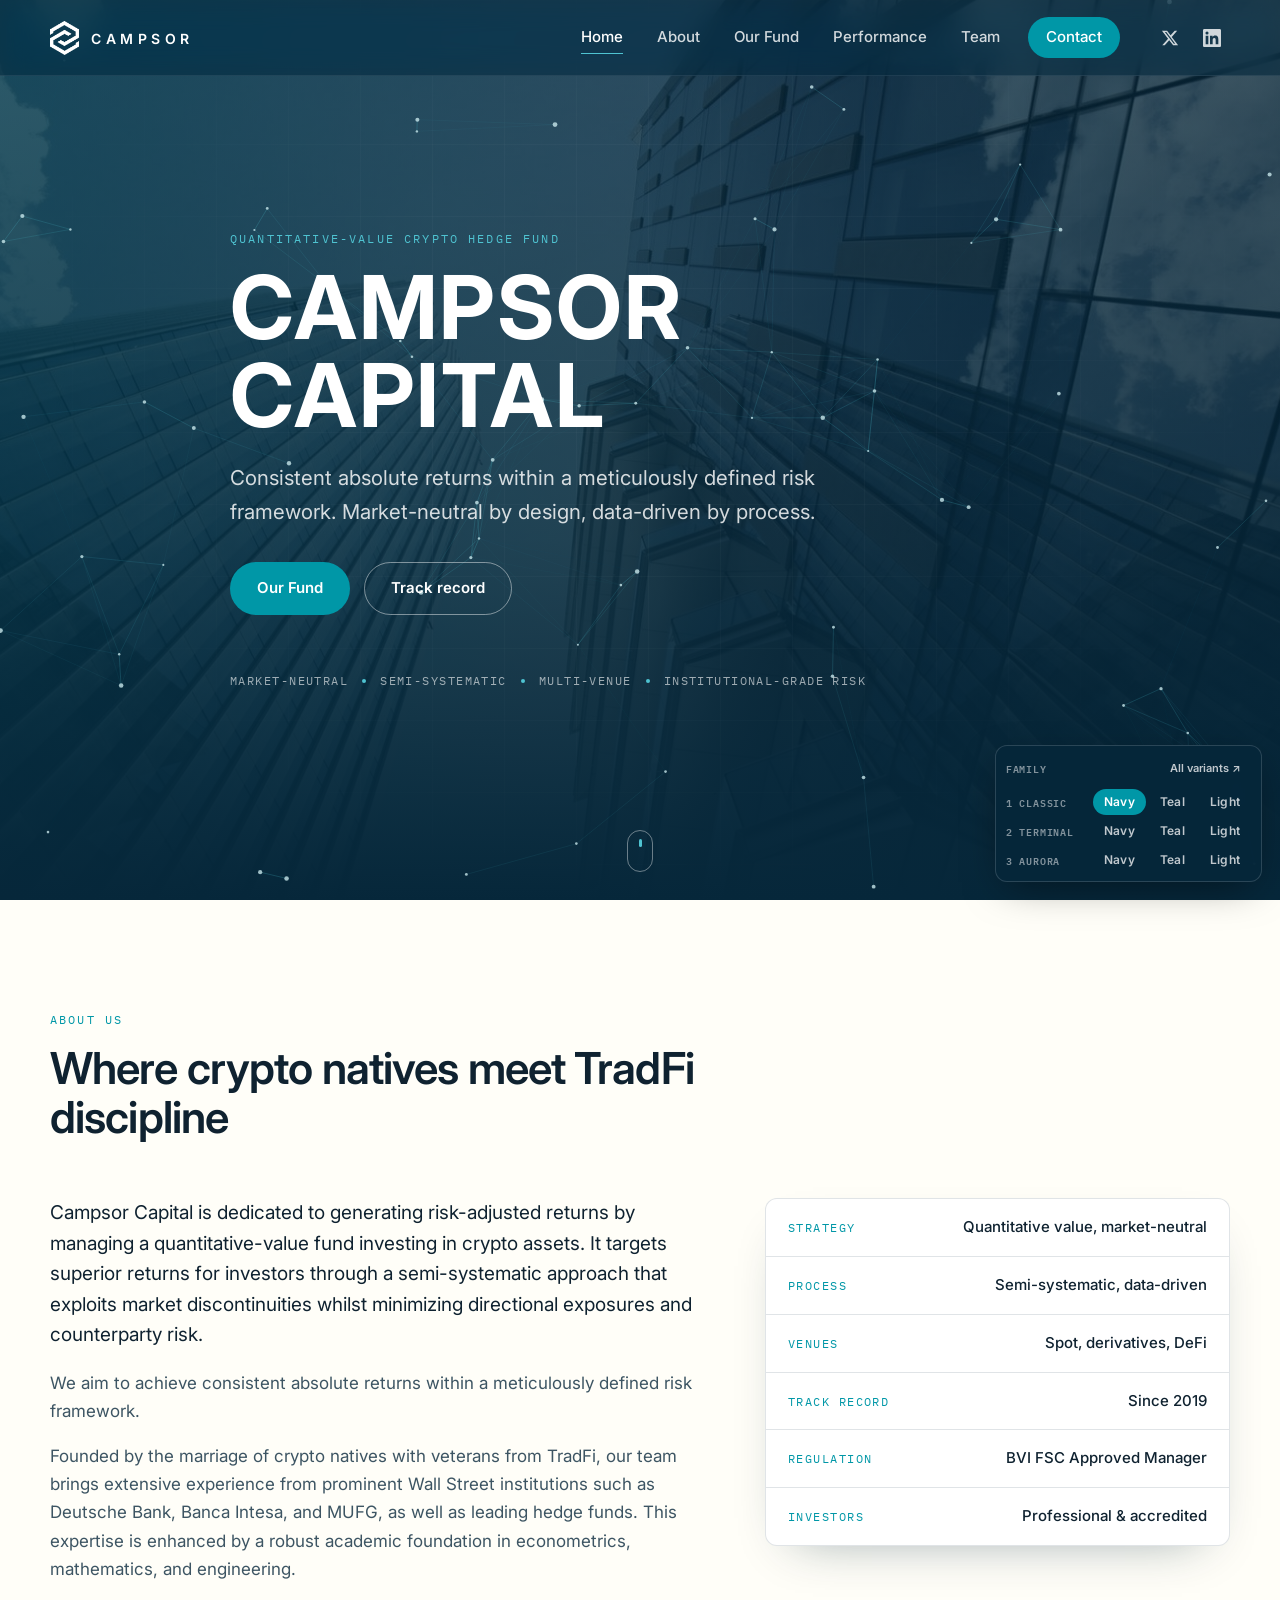
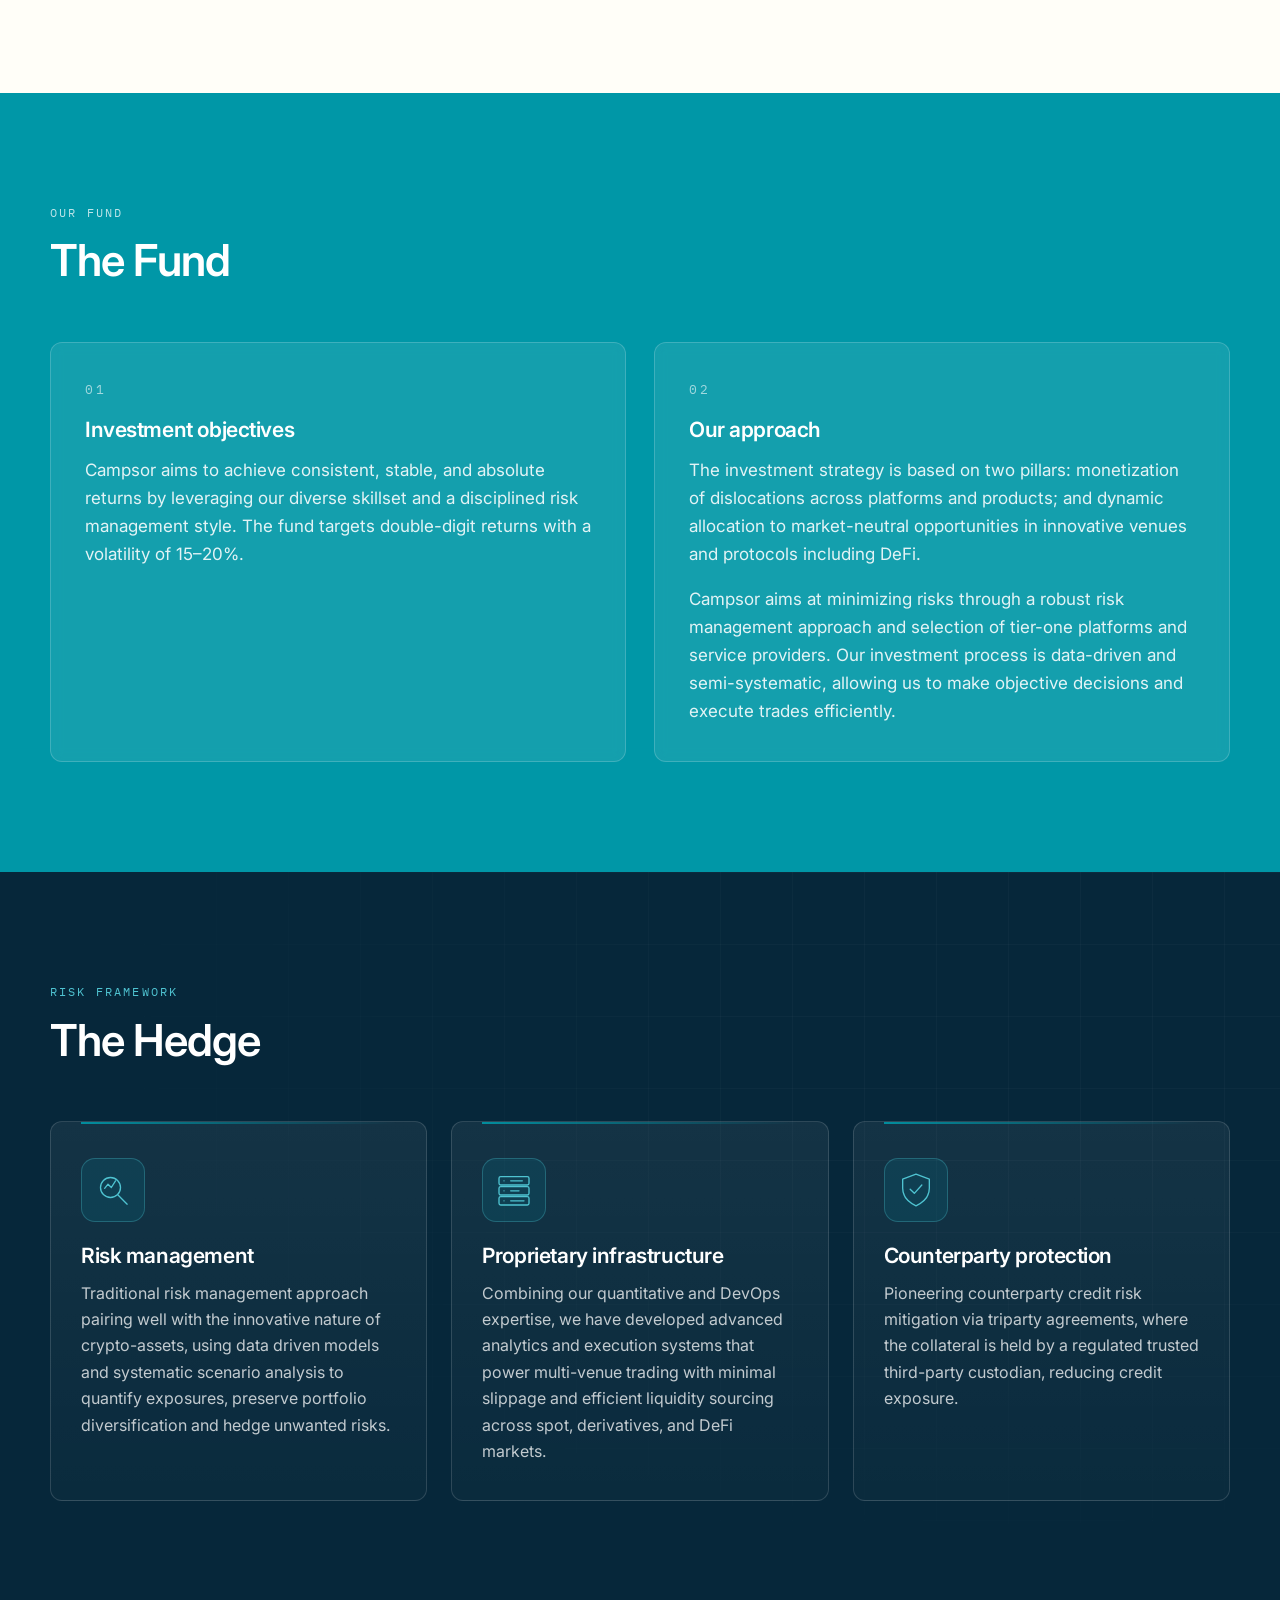
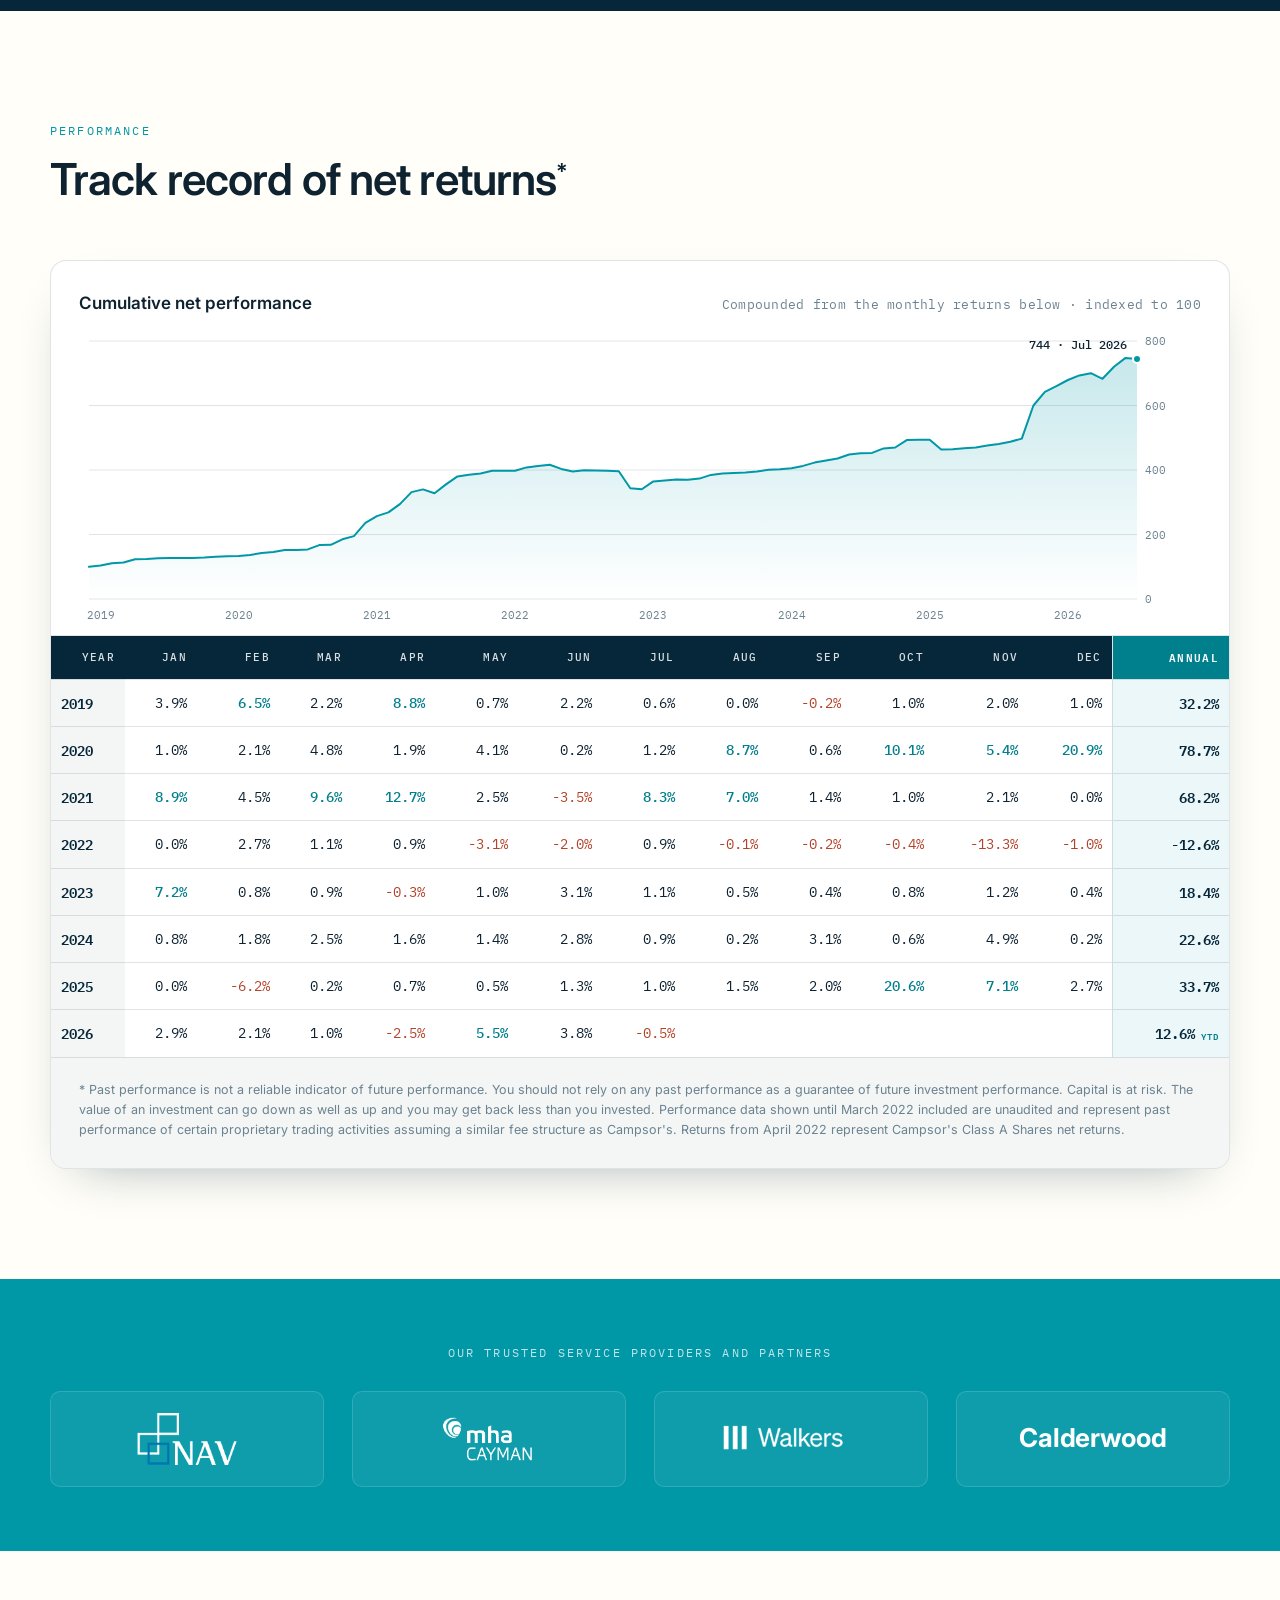
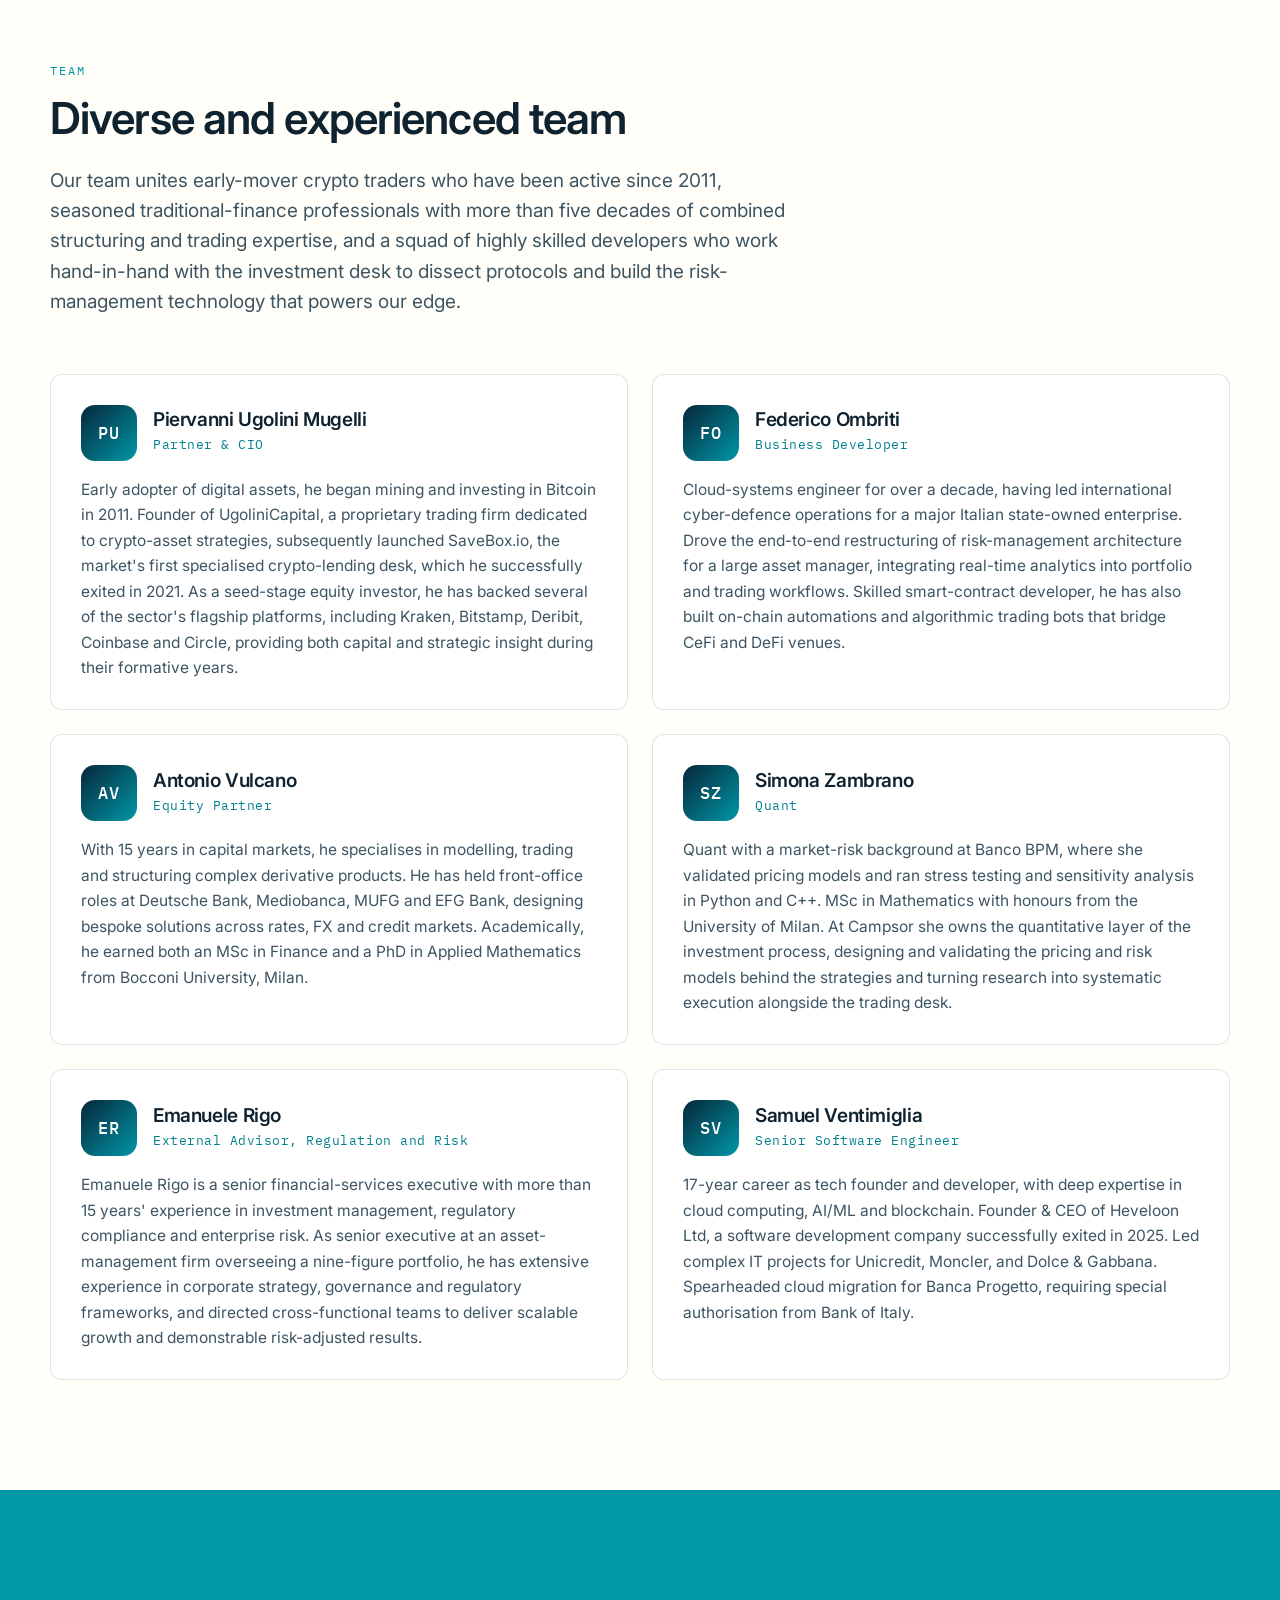
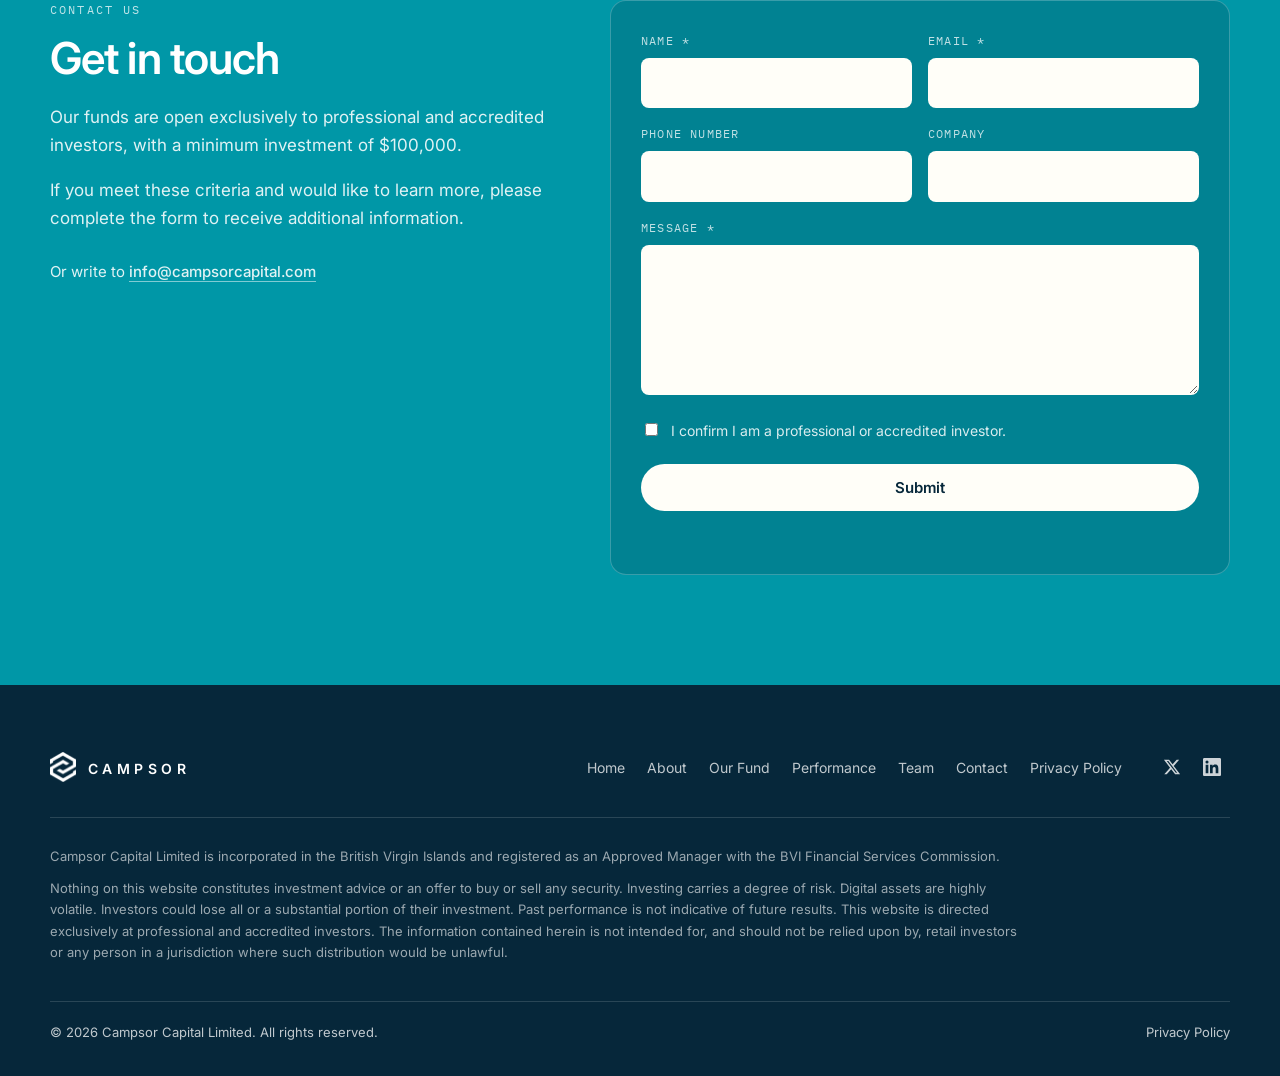
==== commit 9ec57357: "Team: Samuel bio wording Co-Authored-By: Claude Fable 5.1 <noreply@anthropic.com>" ====
--- a/index.html
+++ b/index.html
@@ -301,7 +301,7 @@
             <p class="member__role">Senior Software Engineer</p>
           </div>
         </div>
-        <p>17-year career as tech founder and developer, with deep expertise in cloud computing, AI/ML and blockchain. Founder &amp; CEO of Heveloon Ltd, a software development company successfully exited in 2025. Led complex IT projects for Unicredit, Moncler, and Dolce &amp; Gabbana. Spearheaded cloud migration for Banca Progetto, requiring special authorisation from the Bank of Italy.</p>
+        <p>17-year career as tech founder and developer, with deep expertise in cloud computing, AI/ML and blockchain. Founder &amp; CEO of Heveloon Ltd, a software development company successfully exited in 2025. Led complex IT projects for Unicredit, Moncler, and Dolce &amp; Gabbana. Spearheaded cloud migration for Banca Progetto, requiring special authorisation from Bank of Italy.</p>
       </article>
     </div>
   </div>
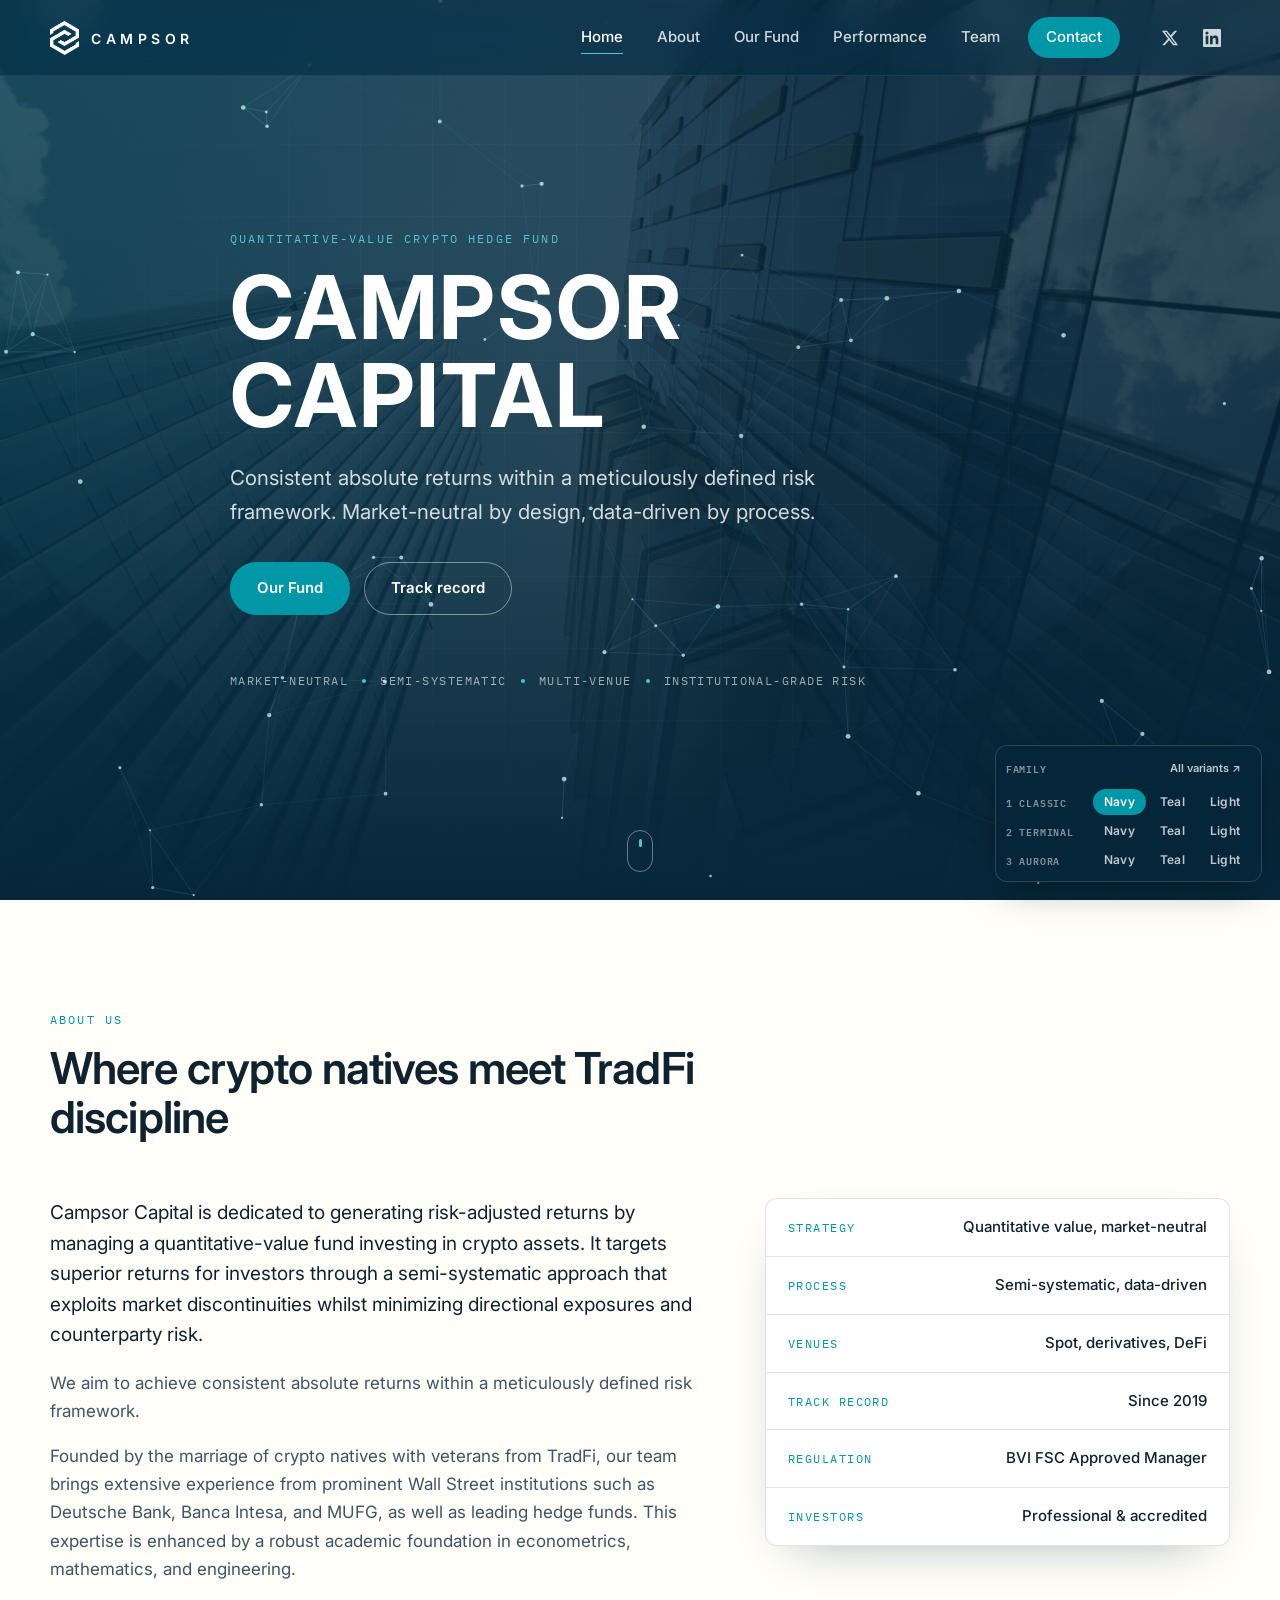
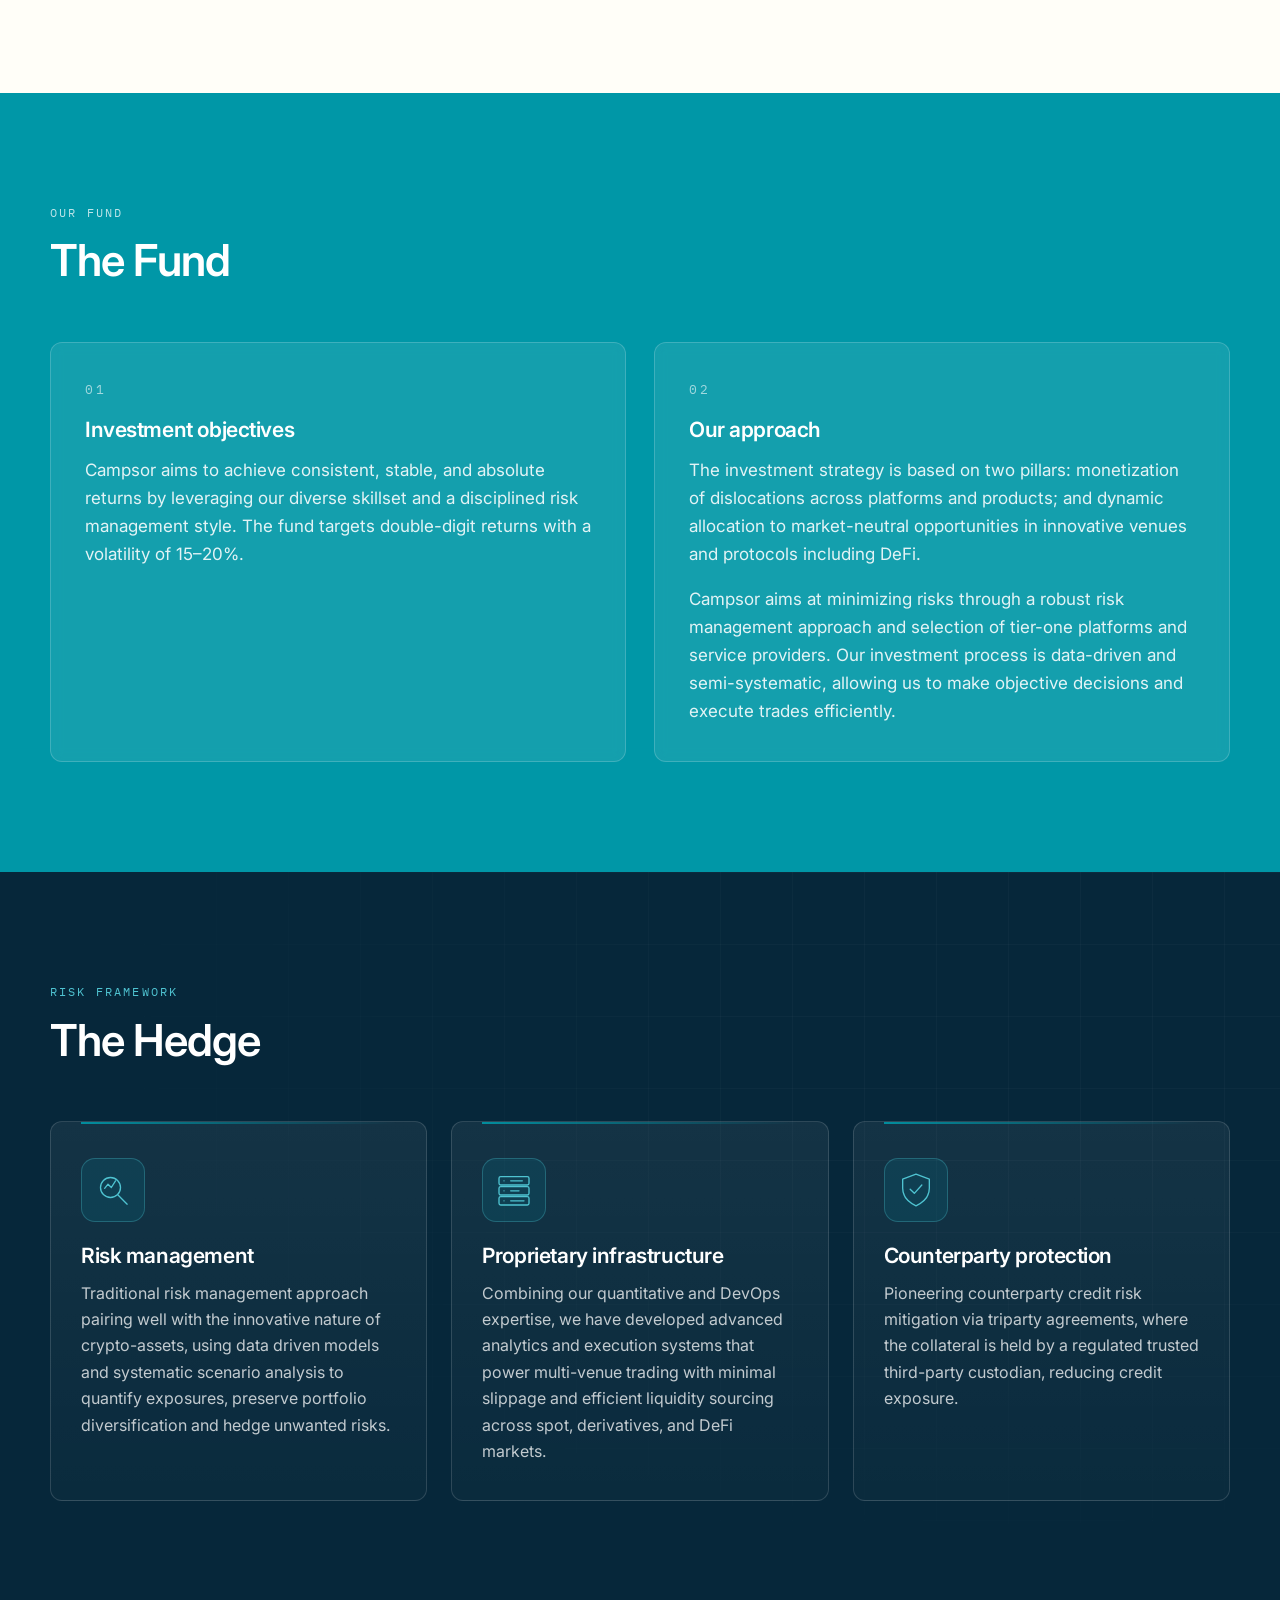
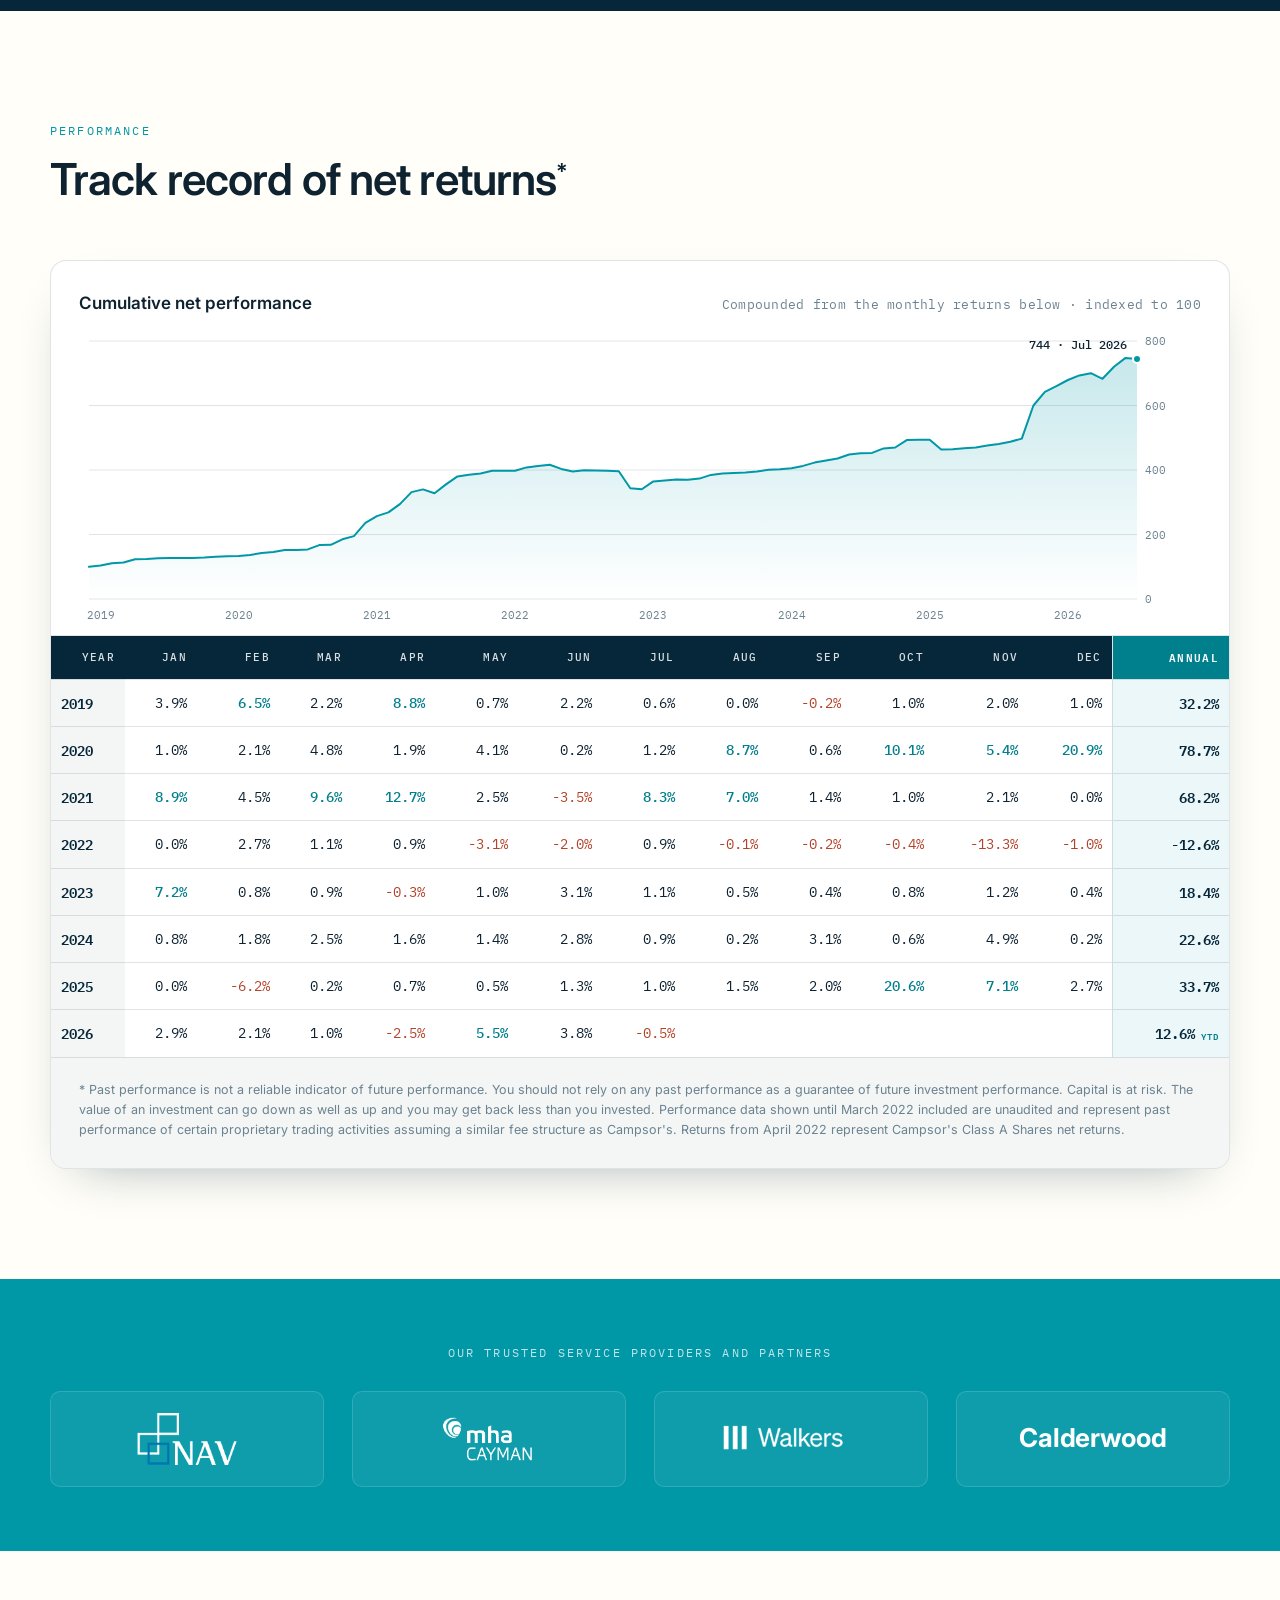
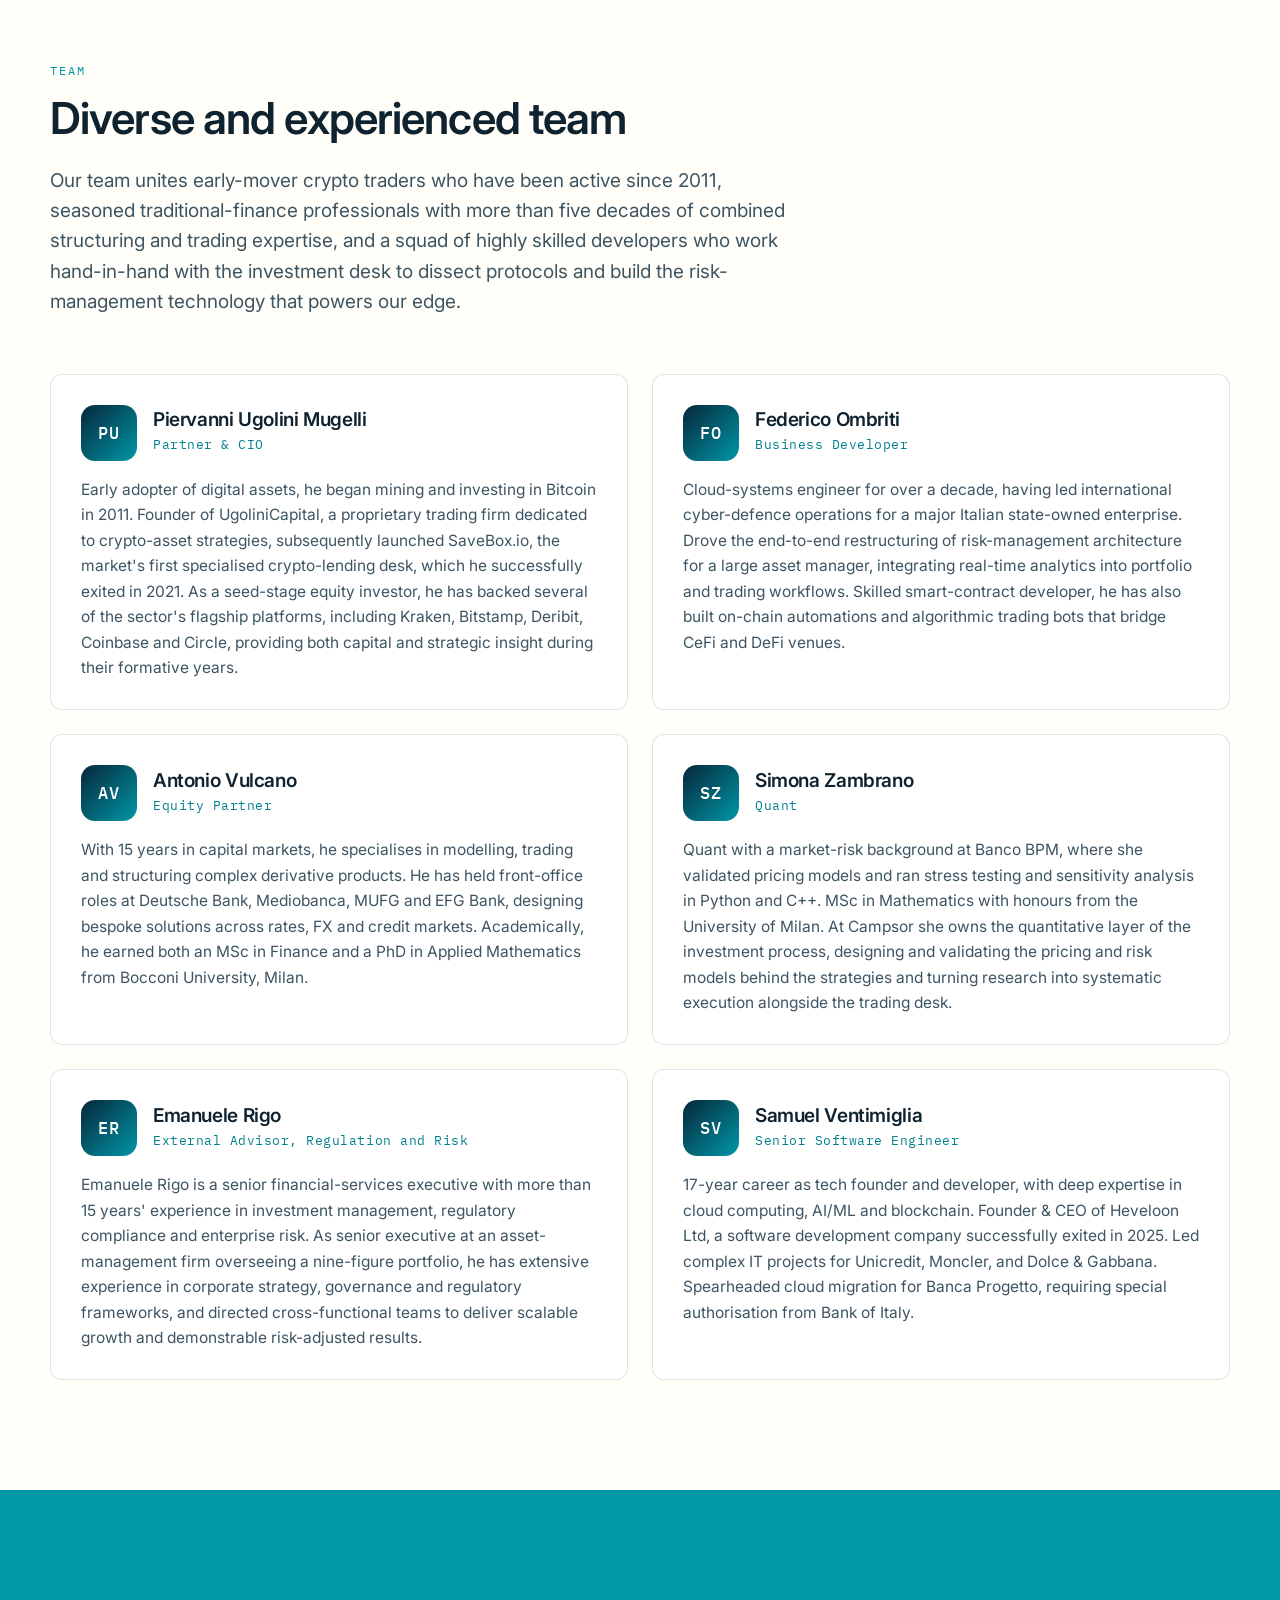
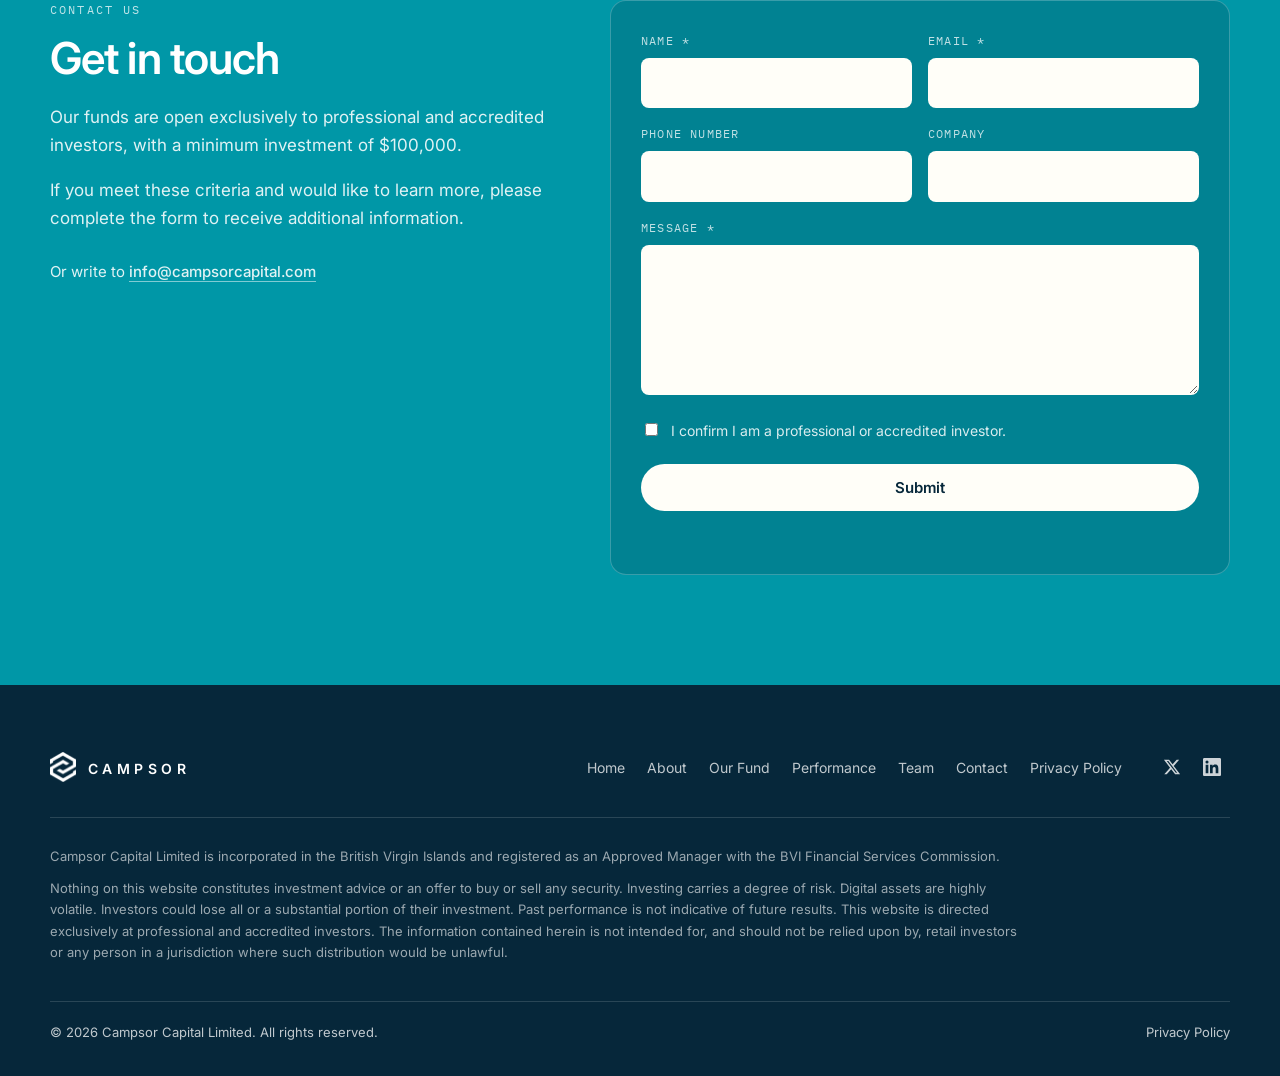
==== commit ffbd880c: "Contact form: Web3Forms submission Co-Authored-By: Claude Fable 5.1 <noreply@anthropic.com>" ====
--- a/index.html
+++ b/index.html
@@ -318,12 +318,11 @@
       <p class="contact__mail">Or write to <a href="mailto:info@campsorcapital.com">info@campsorcapital.com</a></p>
     </div>
 
-    <!--
-      GitHub Pages is static: the form needs a form backend.
-      1) Create a free form at https://formspree.io, copy your form ID
-      2) Replace YOUR_FORM_ID below. Until then, the form falls back to opening the user's mail client.
-    -->
-    <form class="form reveal" id="contactForm" action="https://formspree.io/f/YOUR_FORM_ID" method="POST" novalidate>
+    <form class="form reveal" id="contactForm" action="https://api.web3forms.com/submit" method="POST" novalidate>
+      <input type="hidden" name="access_key" value="99b251b9-1fee-4ae8-9702-a17ed384f5ea">
+      <input type="hidden" name="subject" value="New investor enquiry - campsorcapital.com">
+      <input type="hidden" name="from_name" value="Campsor Capital website">
+      <input type="checkbox" name="botcheck" class="hp" tabindex="-1" autocomplete="off" aria-hidden="true">
       <div class="form__row">
         <label class="field">
           <span>Name *</span>
@@ -348,9 +347,8 @@
         <span>Message *</span>
         <textarea name="message" rows="5" required></textarea>
       </label>
-      <input type="text" name="_gotcha" class="hp" tabindex="-1" autocomplete="off">
       <label class="check">
-        <input type="checkbox" name="professional" required>
+        <input type="checkbox" name="professional_investor" value="yes" required>
         <span>I confirm I am a professional or accredited investor.</span>
       </label>
       <button type="submit" class="btn btn--light">Submit</button>
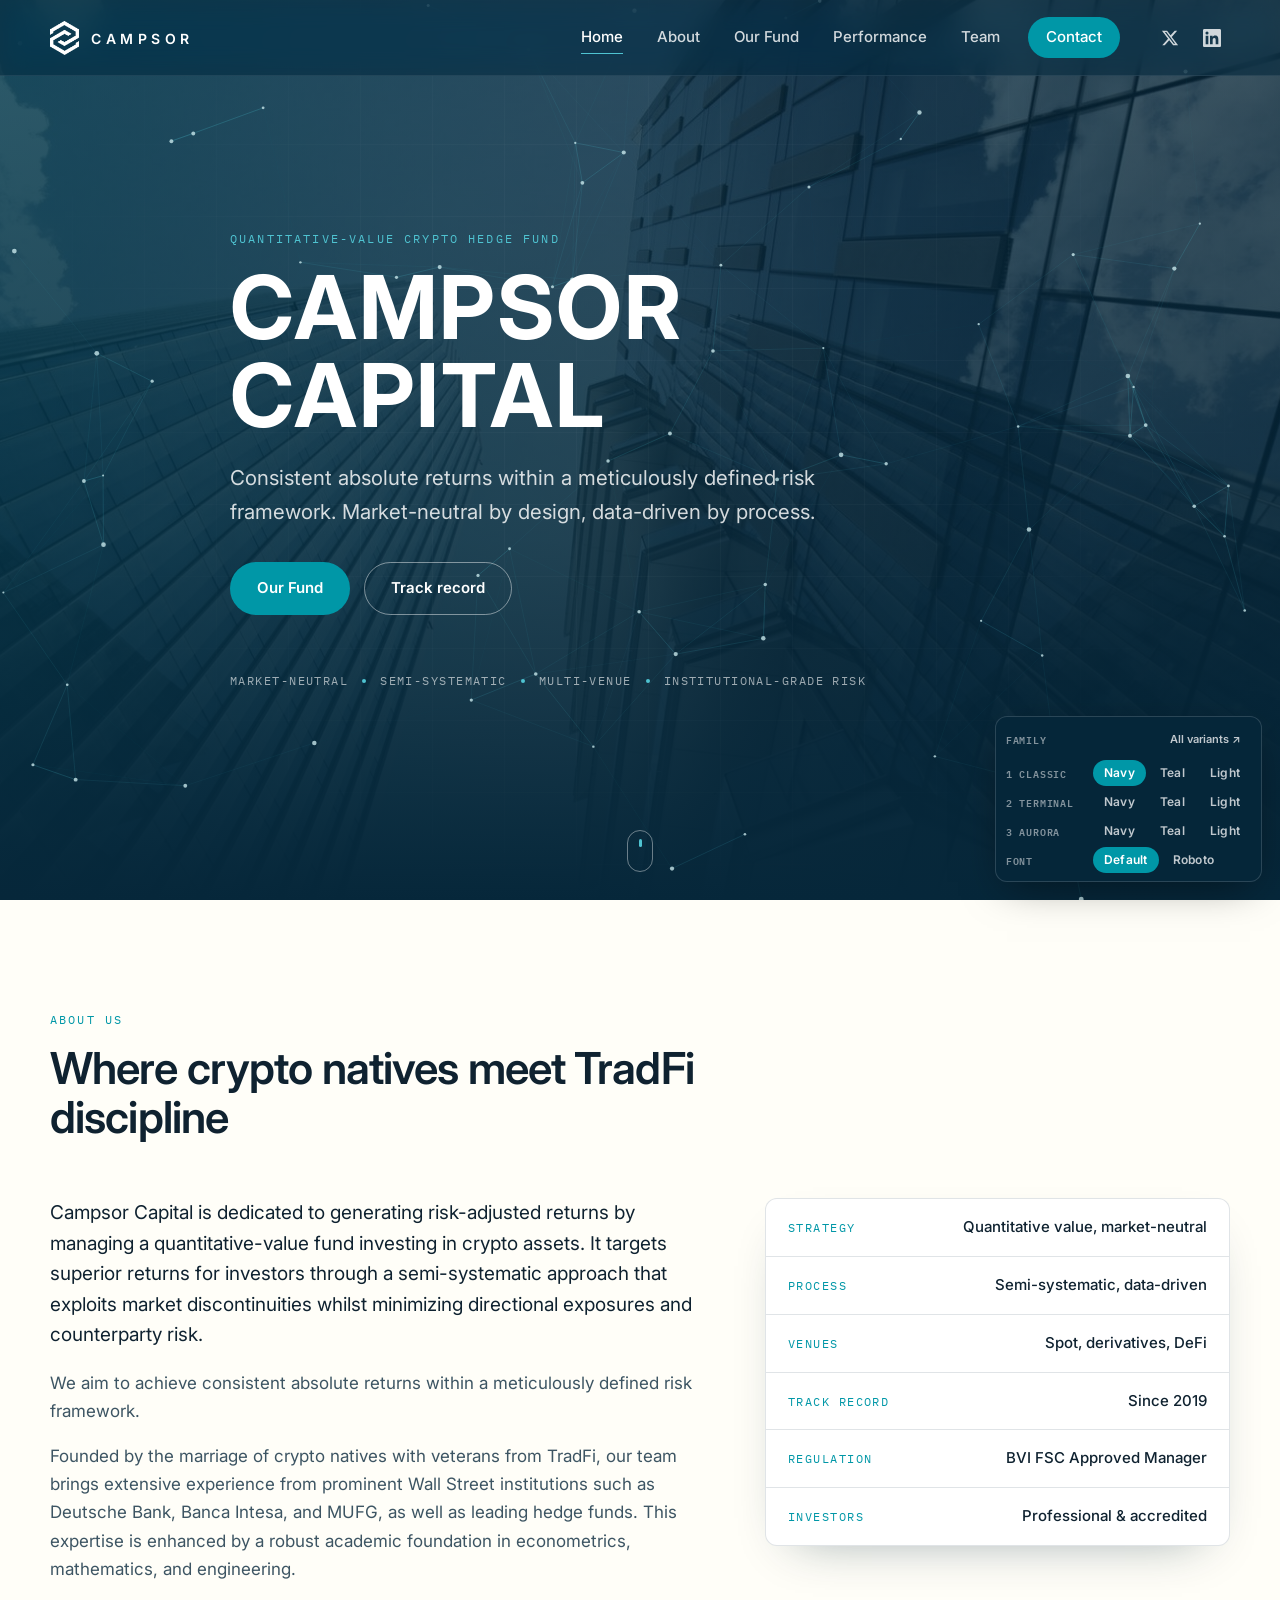
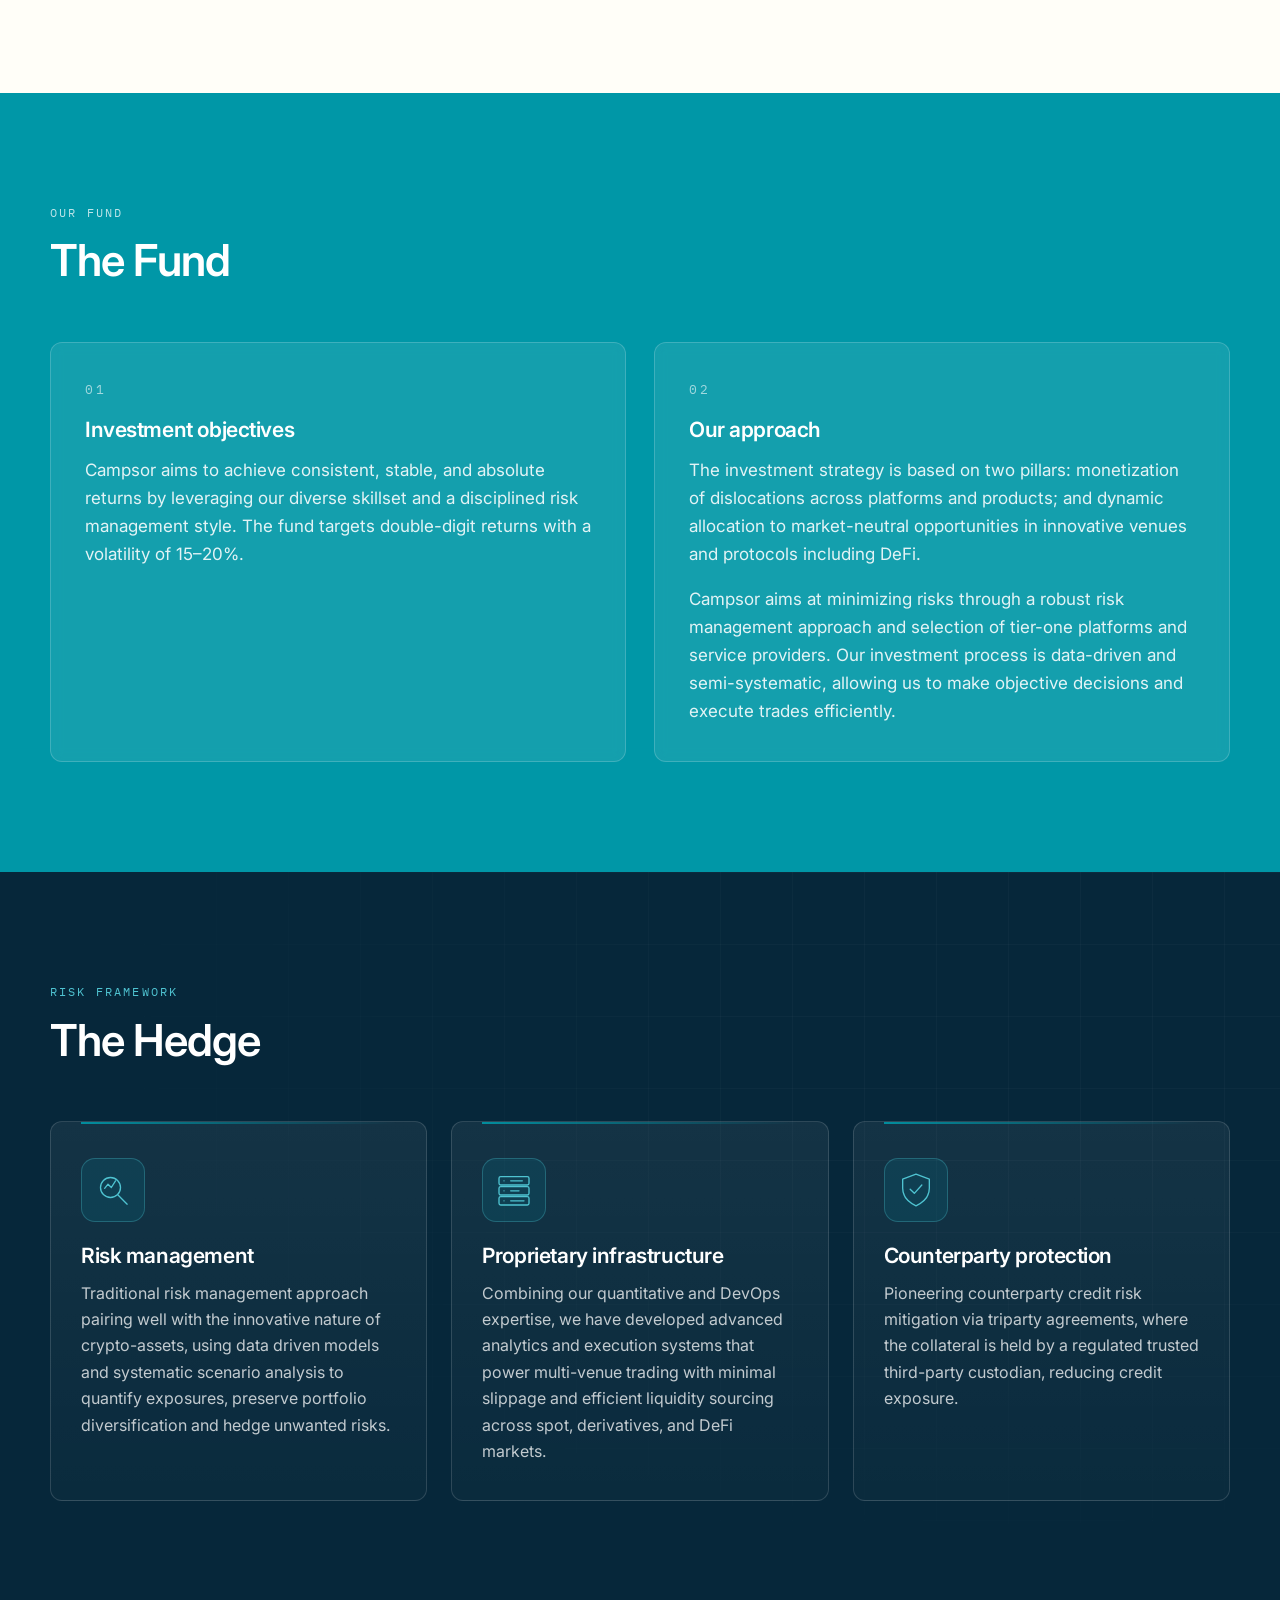
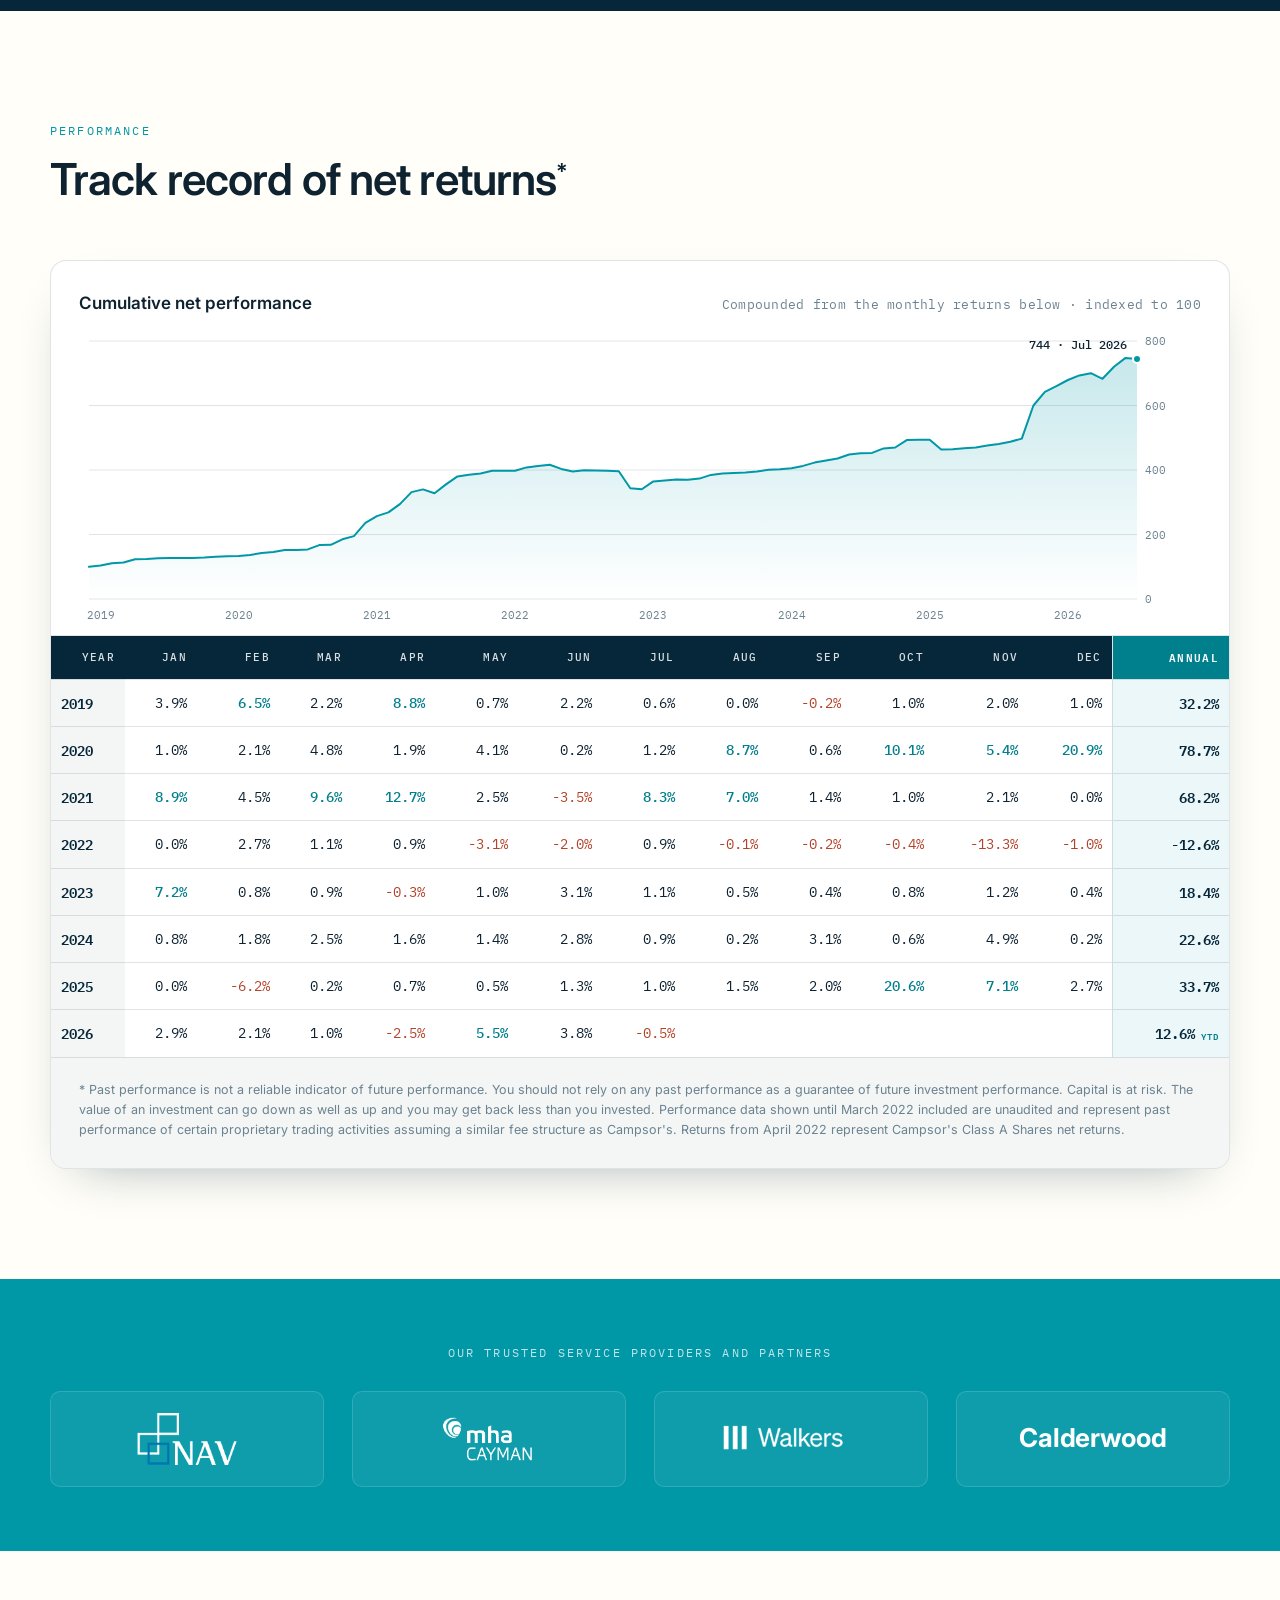
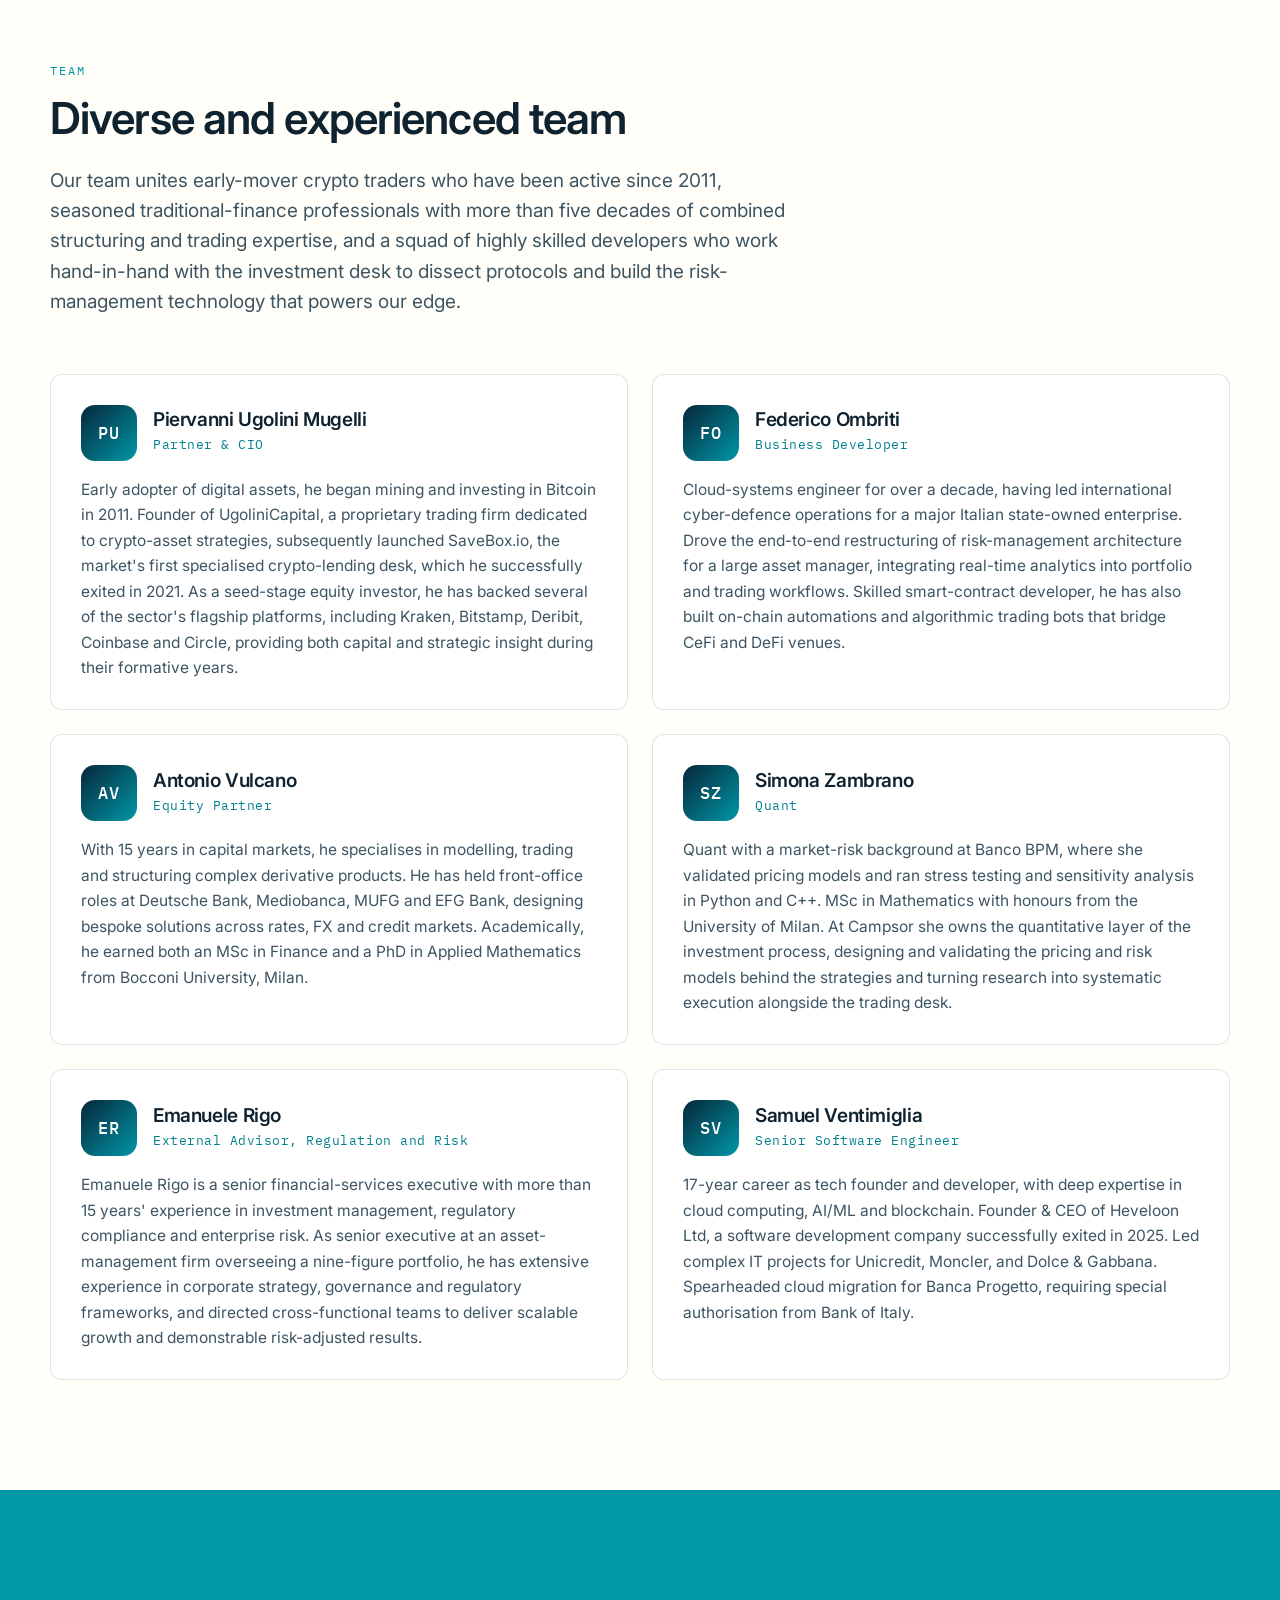
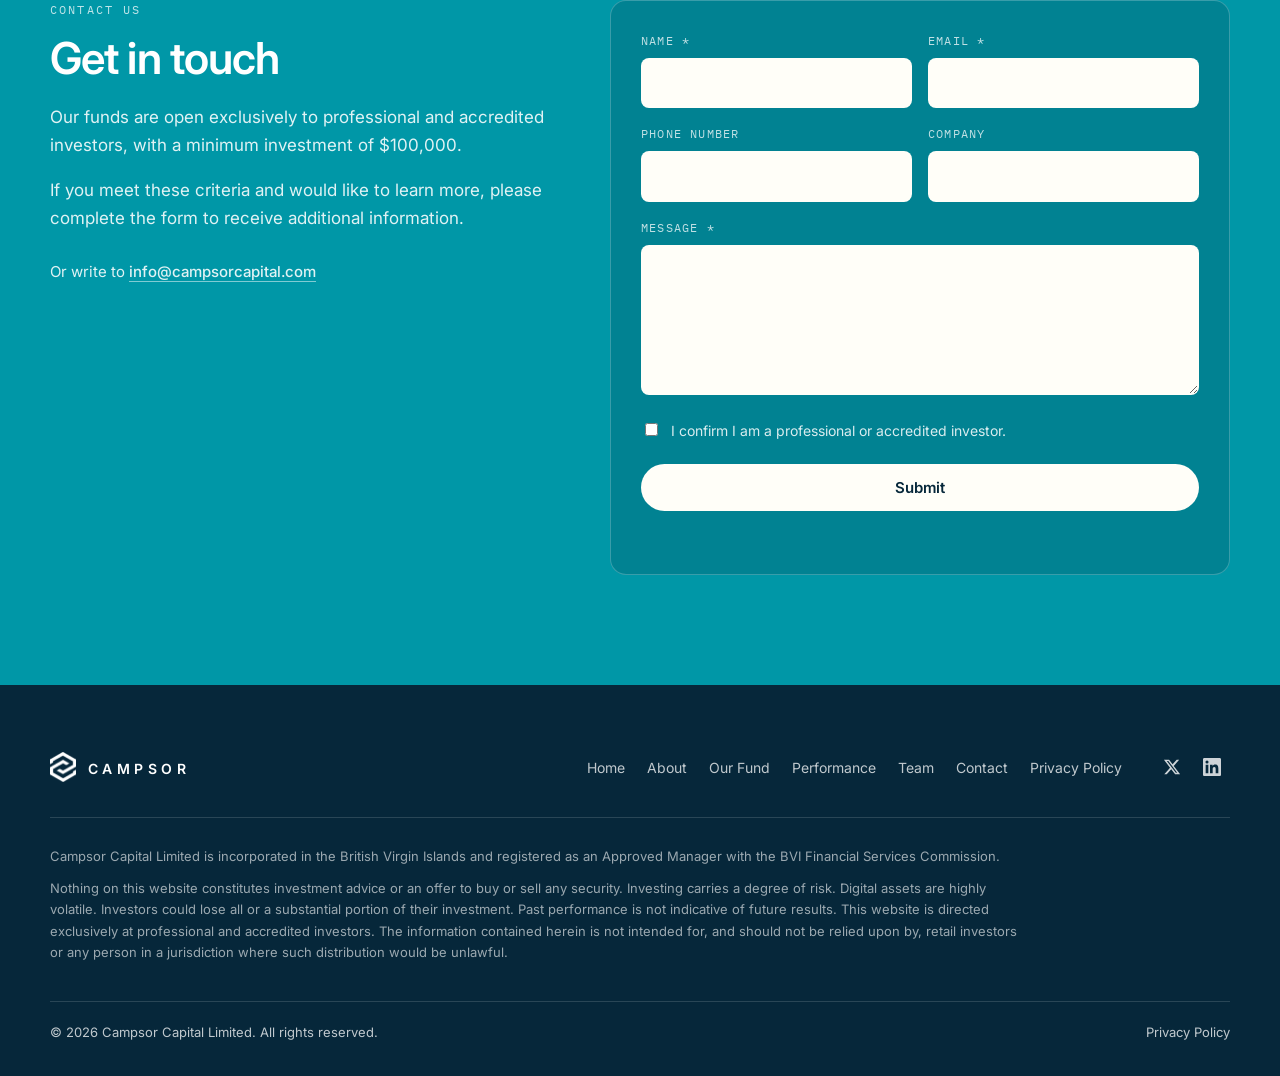
==== commit 7b36c0e8: "Font test option: ?font=roboto Co-Authored-By: Claude Fable 5.1 <noreply@anthropic.com>" ====
--- a/index.html
+++ b/index.html
@@ -13,13 +13,13 @@
   <link rel="icon" type="image/png" href="assets/favicon.png">
   <link rel="preconnect" href="https://fonts.googleapis.com">
   <link rel="preconnect" href="https://fonts.gstatic.com" crossorigin>
-  <link href="https://fonts.googleapis.com/css2?family=Inter:wght@300;400;500;600;700&family=IBM+Plex+Mono:wght@400;500&display=swap" rel="stylesheet">
+  <link href="https://fonts.googleapis.com/css2?family=Inter:wght@300;400;500;600;700&family=IBM+Plex+Mono:wght@400;500&family=Roboto:wght@400;500;700&display=swap" rel="stylesheet">
   <link rel="stylesheet" href="css/style.css?v=__BUILD__">
   <link rel="stylesheet" href="css/themes.css?v=__BUILD__">
   <link rel="stylesheet" href="css/themes-2.css?v=__BUILD__">
   <script>
     /* Theme variant: ?theme=<family>[-colour], see README, remembered in localStorage. Default: navy */
-    (function(){try{var q=new URLSearchParams(location.search).get("theme");var t=q||localStorage.getItem("campsor-theme")||"navy";if(!/^(navy|teal|light|tech|tech-teal|tech-light|aurora|aurora-teal|aurora-light)$/.test(t))t="navy";document.documentElement.setAttribute("data-theme",t);if(q)localStorage.setItem("campsor-theme",t);}catch(e){}})();
+    (function(){try{var q=new URLSearchParams(location.search).get("theme");var t=q||localStorage.getItem("campsor-theme")||"navy";if(!/^(navy|teal|light|tech|tech-teal|tech-light|aurora|aurora-teal|aurora-light)$/.test(t))t="navy";document.documentElement.setAttribute("data-theme",t);if(q)localStorage.setItem("campsor-theme",t);var fq=new URLSearchParams(location.search).get("font");var f=fq||localStorage.getItem("campsor-font")||"default";if(!/^(default|roboto)$/.test(f))f="default";document.documentElement.setAttribute("data-font",f);if(fq)localStorage.setItem("campsor-font",f);}catch(e){}})();
   </script>
 </head>
 <body>
@@ -407,6 +407,8 @@
     <button type="button" data-theme-set="tech">Navy</button><button type="button" data-theme-set="tech-teal">Teal</button><button type="button" data-theme-set="tech-light">Light</button></div>
   <div class="theme-switch__row"><span class="theme-switch__fam">3 Aurora</span>
     <button type="button" data-theme-set="aurora">Navy</button><button type="button" data-theme-set="aurora-teal">Teal</button><button type="button" data-theme-set="aurora-light">Light</button></div>
+  <div class="theme-switch__row"><span class="theme-switch__fam">Font</span>
+    <button type="button" data-font-set="default">Default</button><button type="button" data-font-set="roboto">Roboto</button></div>
 </div>
 
 <script src="js/main.js?v=__BUILD__" defer></script>
--- a/css/themes-2.css
+++ b/css/themes-2.css
@@ -506,3 +506,16 @@
 [data-theme^="aurora"] .to-top { background: var(--cta-grad); color: #fff; }
 [data-theme="aurora"] .to-top { color: var(--acc-ink); }
 [data-theme="aurora-teal"] .to-top { color: #fff; }
+
+/* ==========================================================================
+   Font test: ?font=roboto  -  Roboto Regular for text, Roboto Bold for headings/buttons
+   ========================================================================== */
+[data-font="roboto"] { --font-sans: "Roboto", system-ui, -apple-system, "Segoe UI", sans-serif; --font-mono: "Roboto", system-ui, sans-serif; }
+[data-font="roboto"] body { font-weight: 400; }
+[data-font="roboto"] h1, [data-font="roboto"] h2, [data-font="roboto"] h3, [data-font="roboto"] .btn,
+[data-font="roboto"] .brand__word, [data-font="roboto"] .perf-table thead th, [data-font="roboto"] .perf-table tbody th,
+[data-font="roboto"] .perf-table__annual { font-weight: 700; }
+[data-font="roboto"] .eyebrow, [data-font="roboto"] .facts__k, [data-font="roboto"] .member__role, [data-font="roboto"] .field span,
+[data-font="roboto"] .hero__ticks, [data-font="roboto"] .pillar__num { font-weight: 500; letter-spacing: .12em; }
+[data-font="roboto"] .perf-table { font-size: 14px; }
+[data-font="roboto"][data-theme^="tech"] h1 { font-weight: 700; letter-spacing: -.01em; }
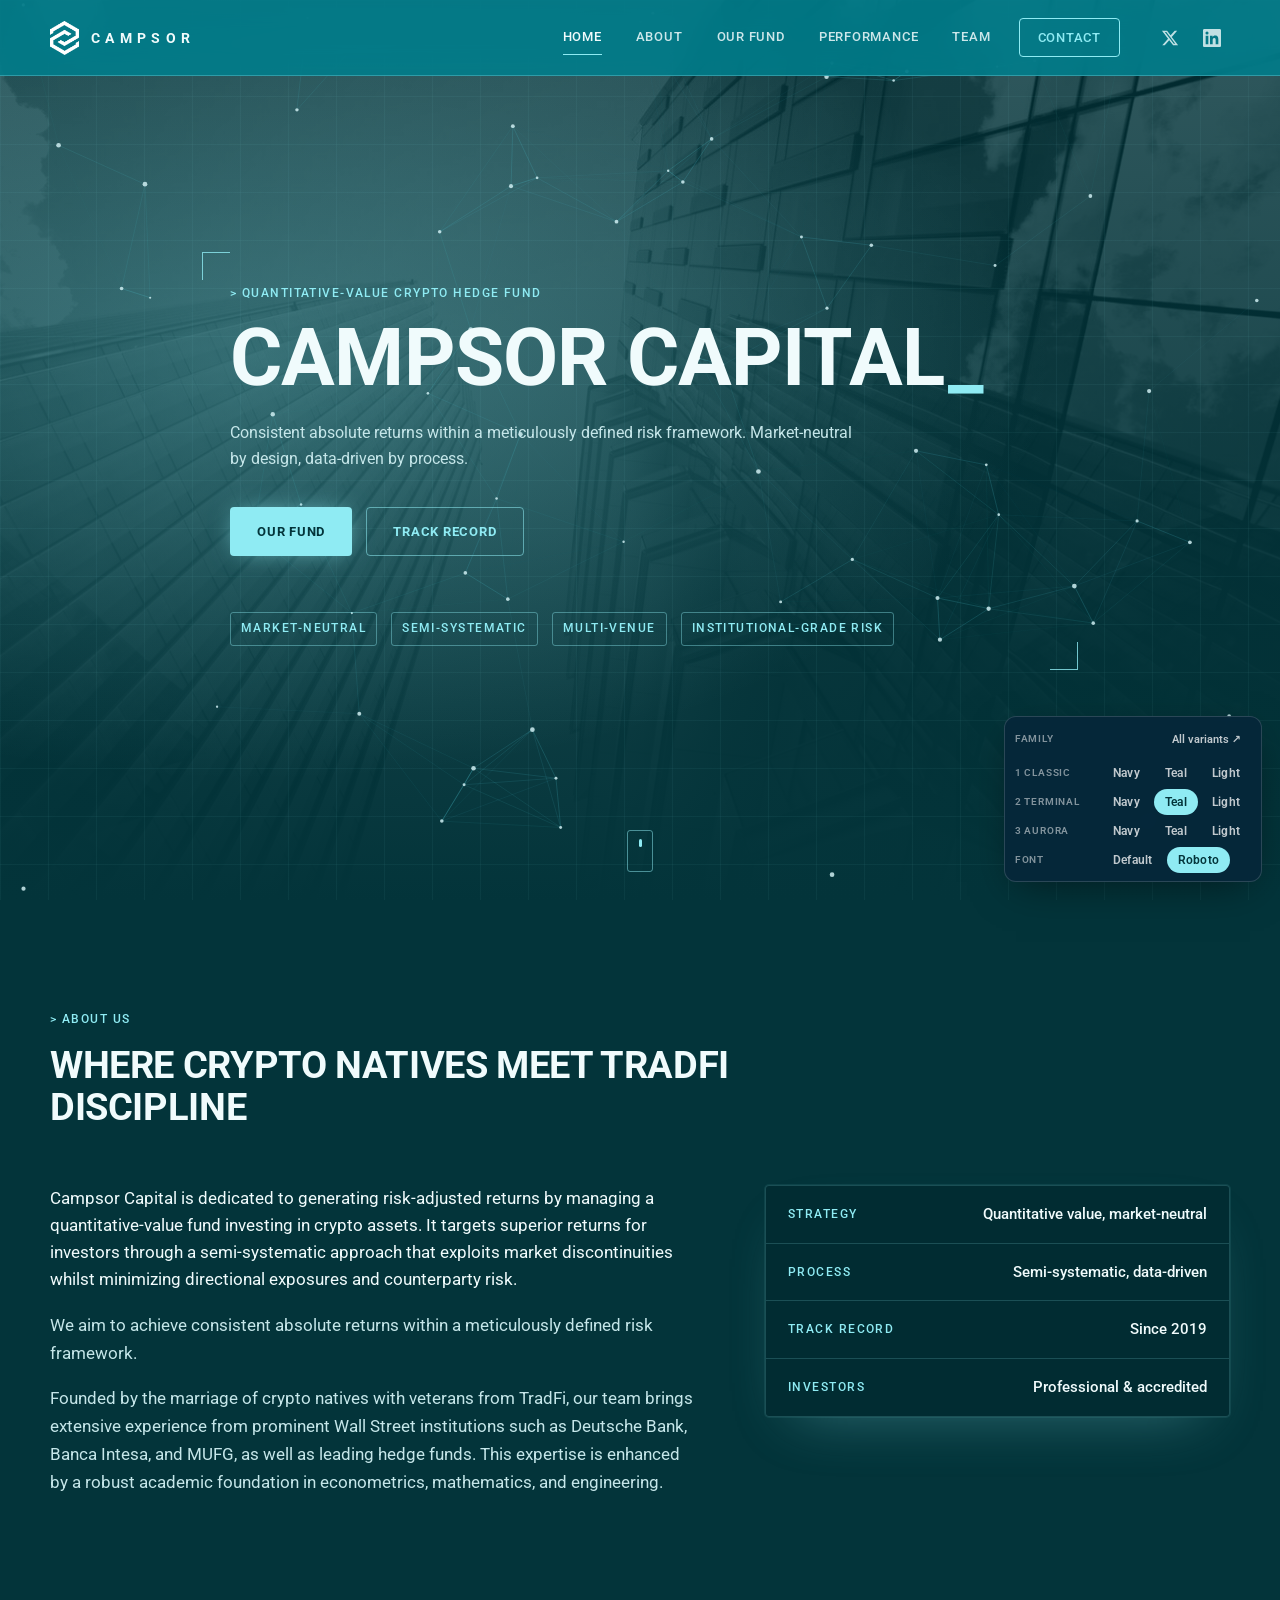
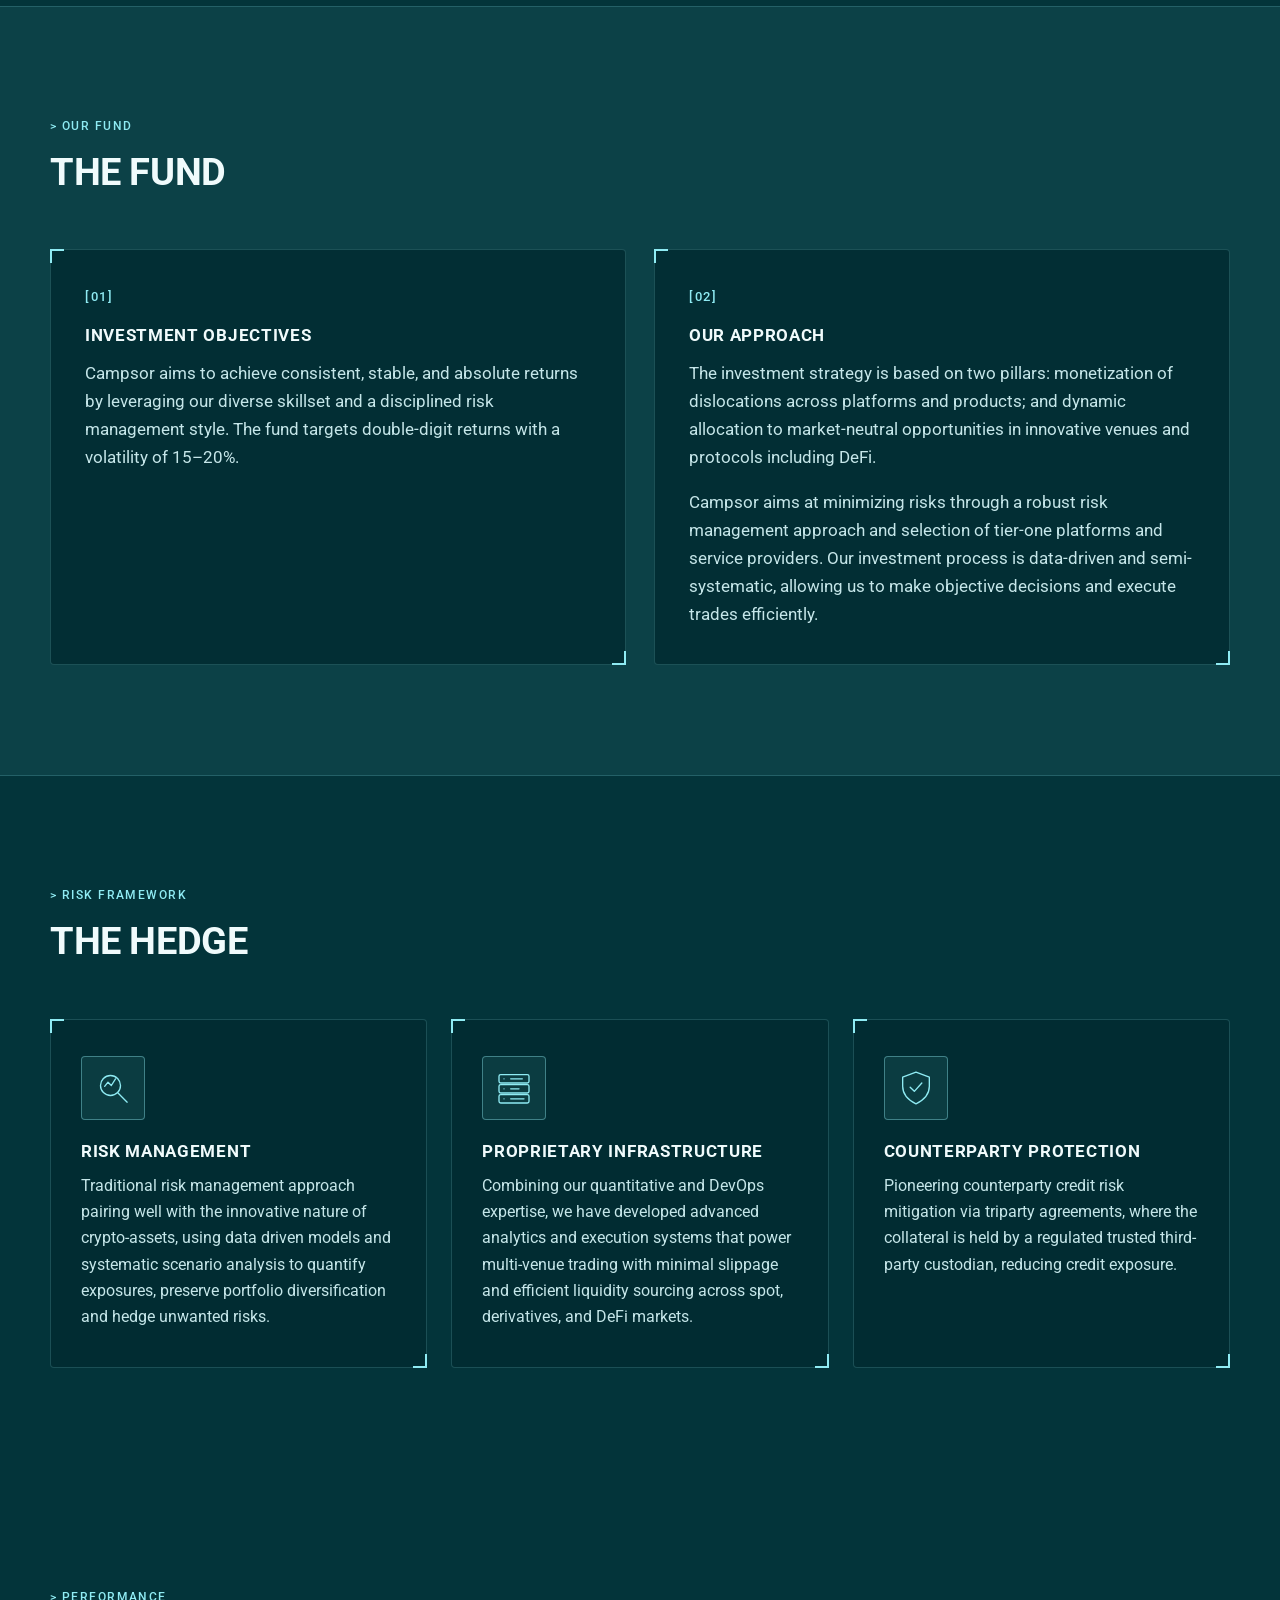
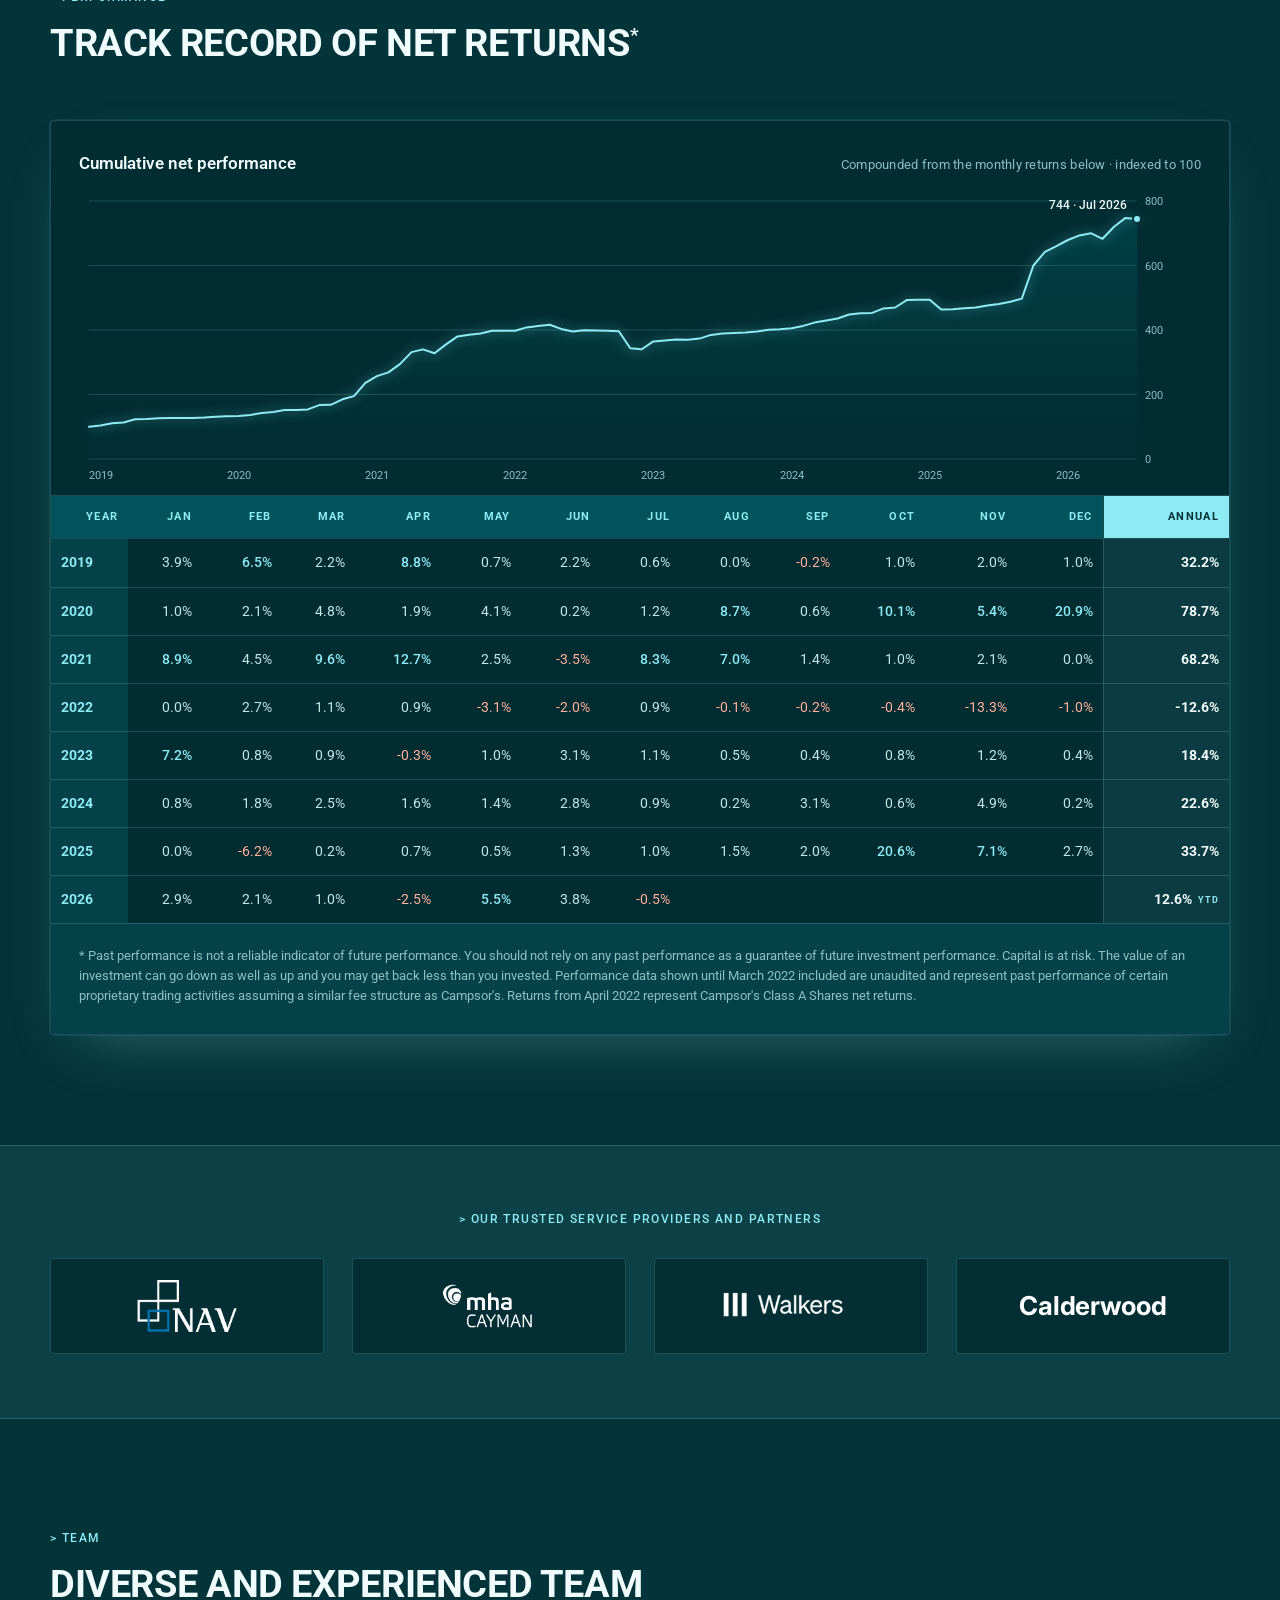
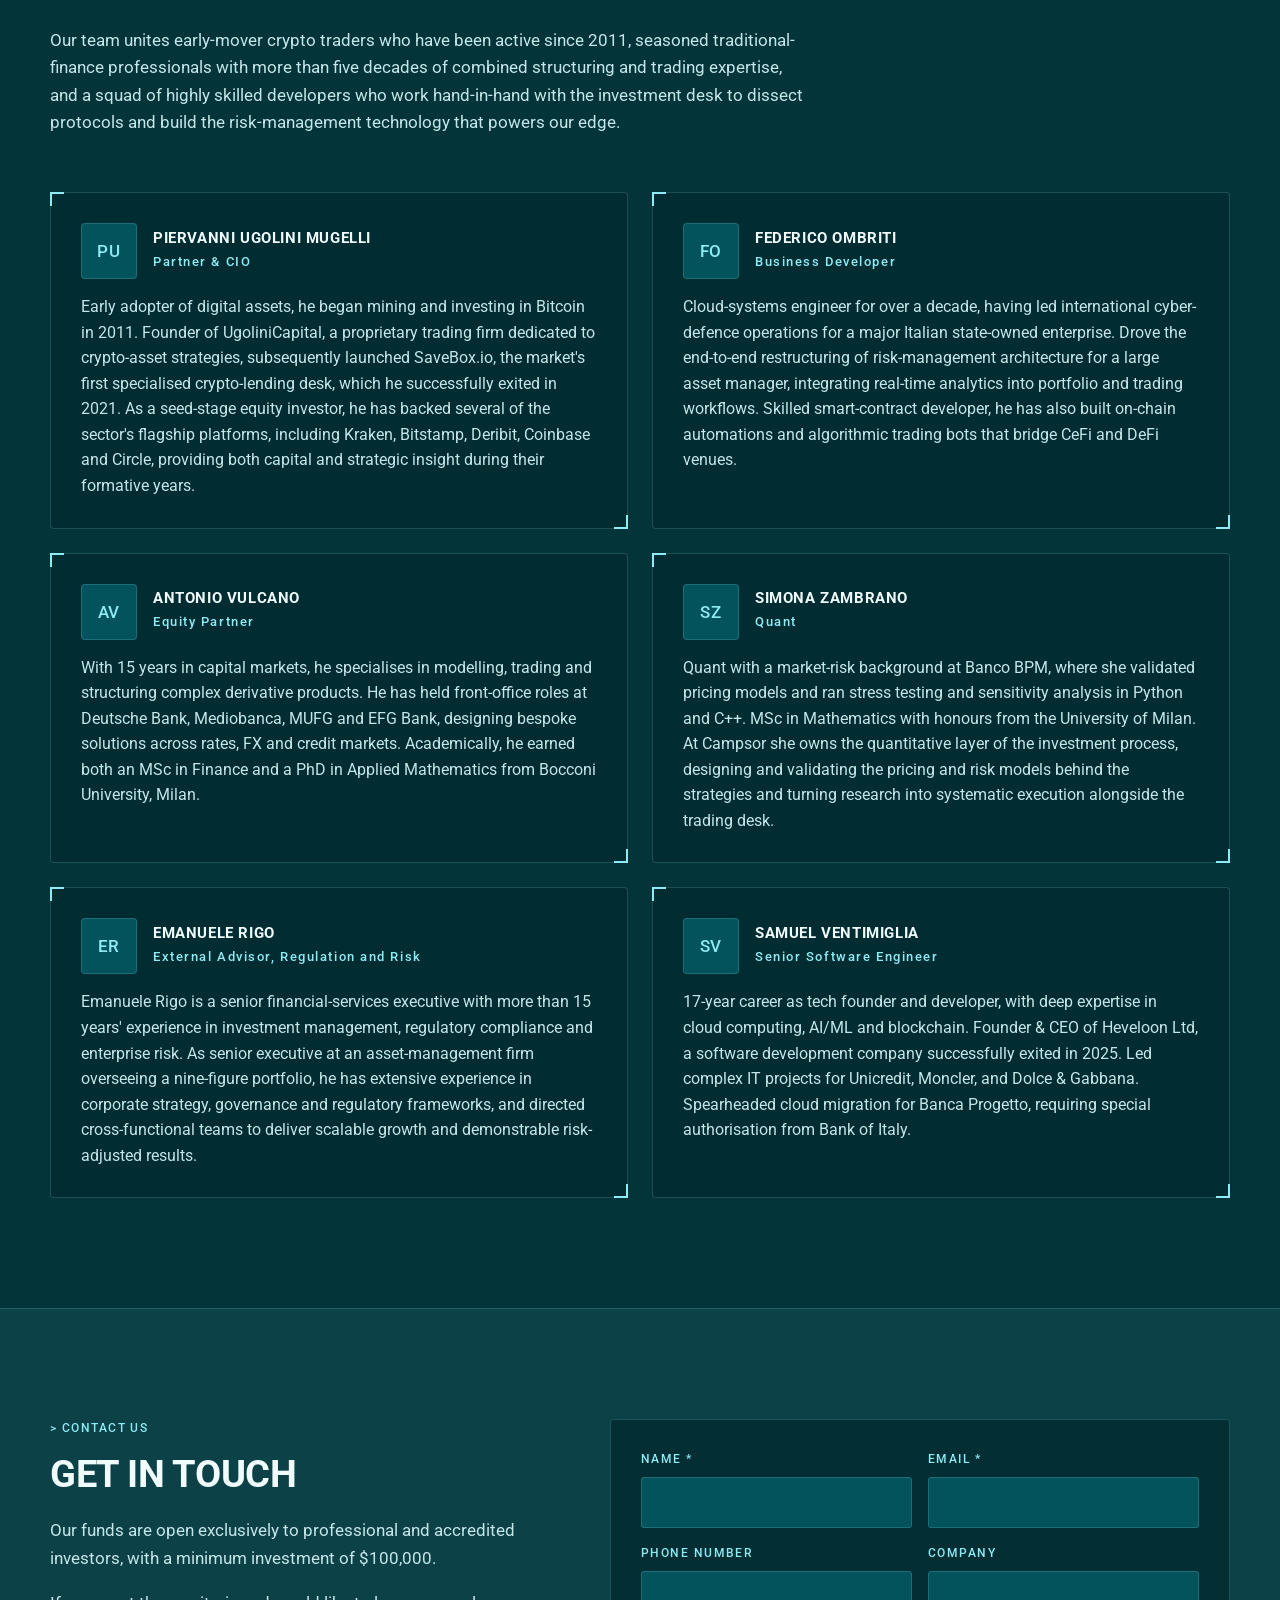
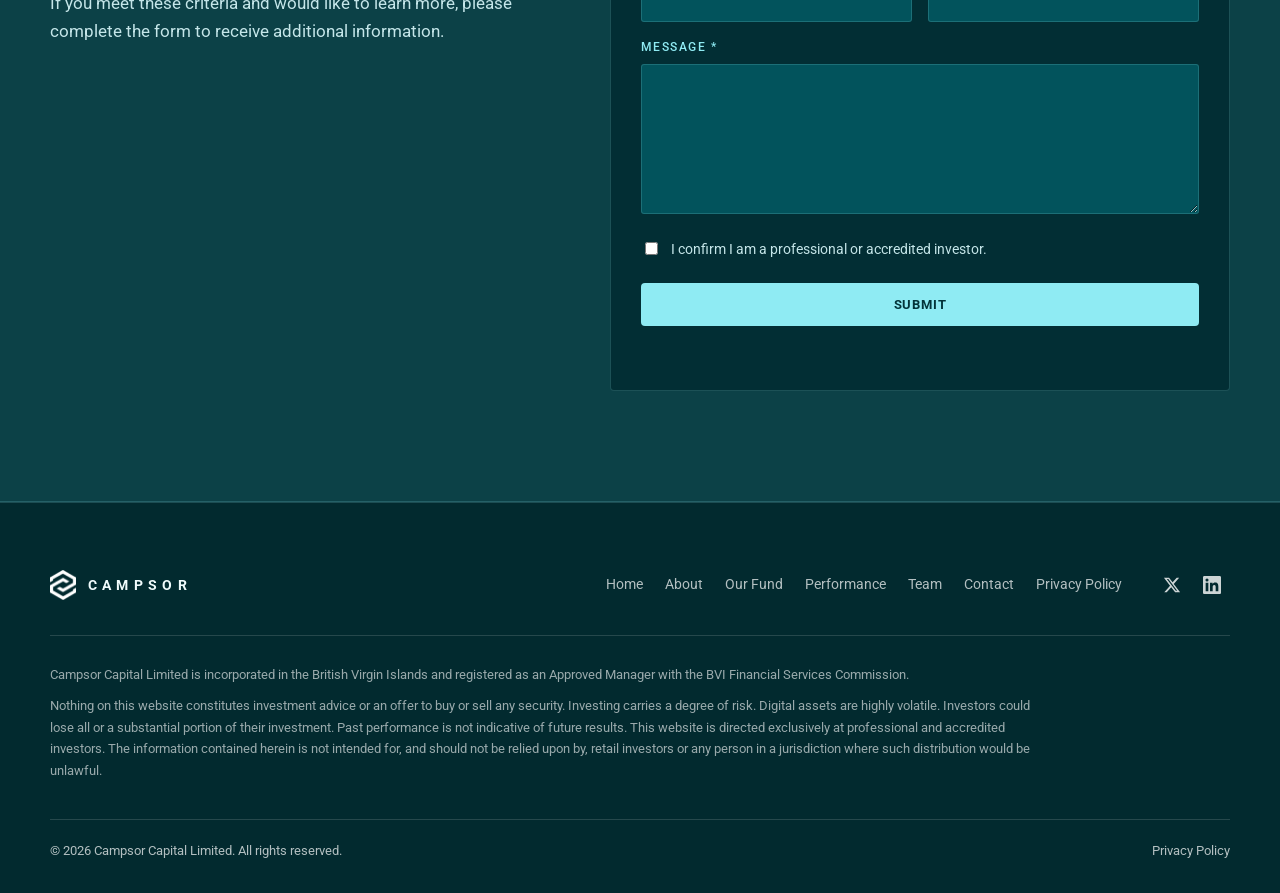
==== commit 2572eeea: "About: drop Venues/Regulation; remove exposed contact email; defaults Terminal Teal + Roboto Co-Auth" ====
--- a/index.html
+++ b/index.html
@@ -19,7 +19,7 @@
   <link rel="stylesheet" href="css/themes-2.css?v=__BUILD__">
   <script>
     /* Theme variant: ?theme=<family>[-colour], see README, remembered in localStorage. Default: navy */
-    (function(){try{var q=new URLSearchParams(location.search).get("theme");var t=q||localStorage.getItem("campsor-theme")||"navy";if(!/^(navy|teal|light|tech|tech-teal|tech-light|aurora|aurora-teal|aurora-light)$/.test(t))t="navy";document.documentElement.setAttribute("data-theme",t);if(q)localStorage.setItem("campsor-theme",t);var fq=new URLSearchParams(location.search).get("font");var f=fq||localStorage.getItem("campsor-font")||"default";if(!/^(default|roboto)$/.test(f))f="default";document.documentElement.setAttribute("data-font",f);if(fq)localStorage.setItem("campsor-font",f);}catch(e){}})();
+    (function(){try{var q=new URLSearchParams(location.search).get("theme");var t=q||localStorage.getItem("campsor-theme")||"tech-teal";if(!/^(navy|teal|light|tech|tech-teal|tech-light|aurora|aurora-teal|aurora-light)$/.test(t))t="tech-teal";document.documentElement.setAttribute("data-theme",t);if(q)localStorage.setItem("campsor-theme",t);var fq=new URLSearchParams(location.search).get("font");var f=fq||localStorage.getItem("campsor-font")||"roboto";if(!/^(default|roboto)$/.test(f))f="roboto";document.documentElement.setAttribute("data-font",f);if(fq)localStorage.setItem("campsor-font",f);}catch(e){}})();
   </script>
 </head>
 <body>
@@ -95,9 +95,7 @@
       <ul class="facts reveal">
         <li><span class="facts__k">Strategy</span><span class="facts__v">Quantitative value, market-neutral</span></li>
         <li><span class="facts__k">Process</span><span class="facts__v">Semi-systematic, data-driven</span></li>
-        <li><span class="facts__k">Venues</span><span class="facts__v">Spot, derivatives, DeFi</span></li>
         <li><span class="facts__k">Track record</span><span class="facts__v">Since 2019</span></li>
-        <li><span class="facts__k">Regulation</span><span class="facts__v">BVI FSC Approved Manager</span></li>
         <li><span class="facts__k">Investors</span><span class="facts__v">Professional &amp; accredited</span></li>
       </ul>
     </div>
@@ -315,7 +313,6 @@
       <h2>Get in touch</h2>
       <p>Our funds are open exclusively to professional and accredited investors, with a minimum investment of $100,000.</p>
       <p>If you meet these criteria and would like to learn more, please complete the form to receive additional information.</p>
-      <p class="contact__mail">Or write to <a href="mailto:info@campsorcapital.com">info@campsorcapital.com</a></p>
     </div>
 
     <form class="form reveal" id="contactForm" action="https://api.web3forms.com/submit" method="POST" novalidate>
